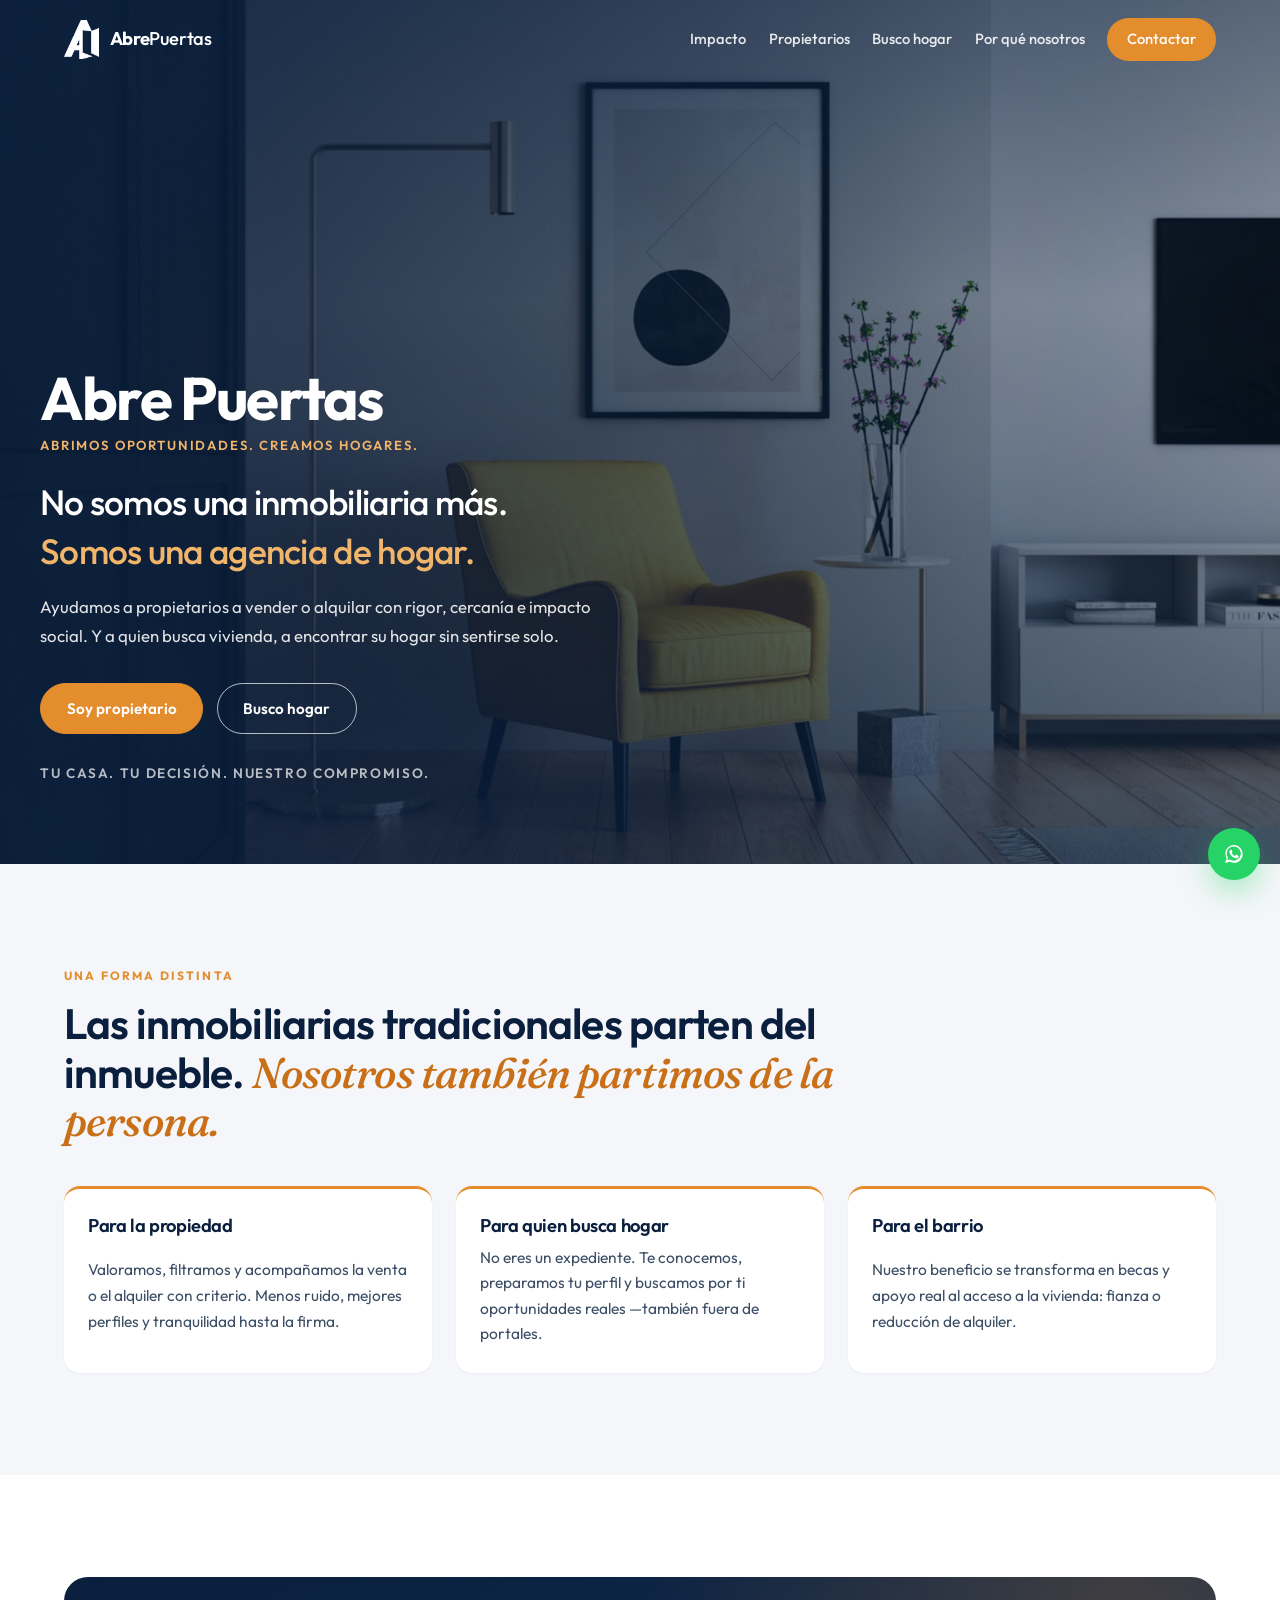
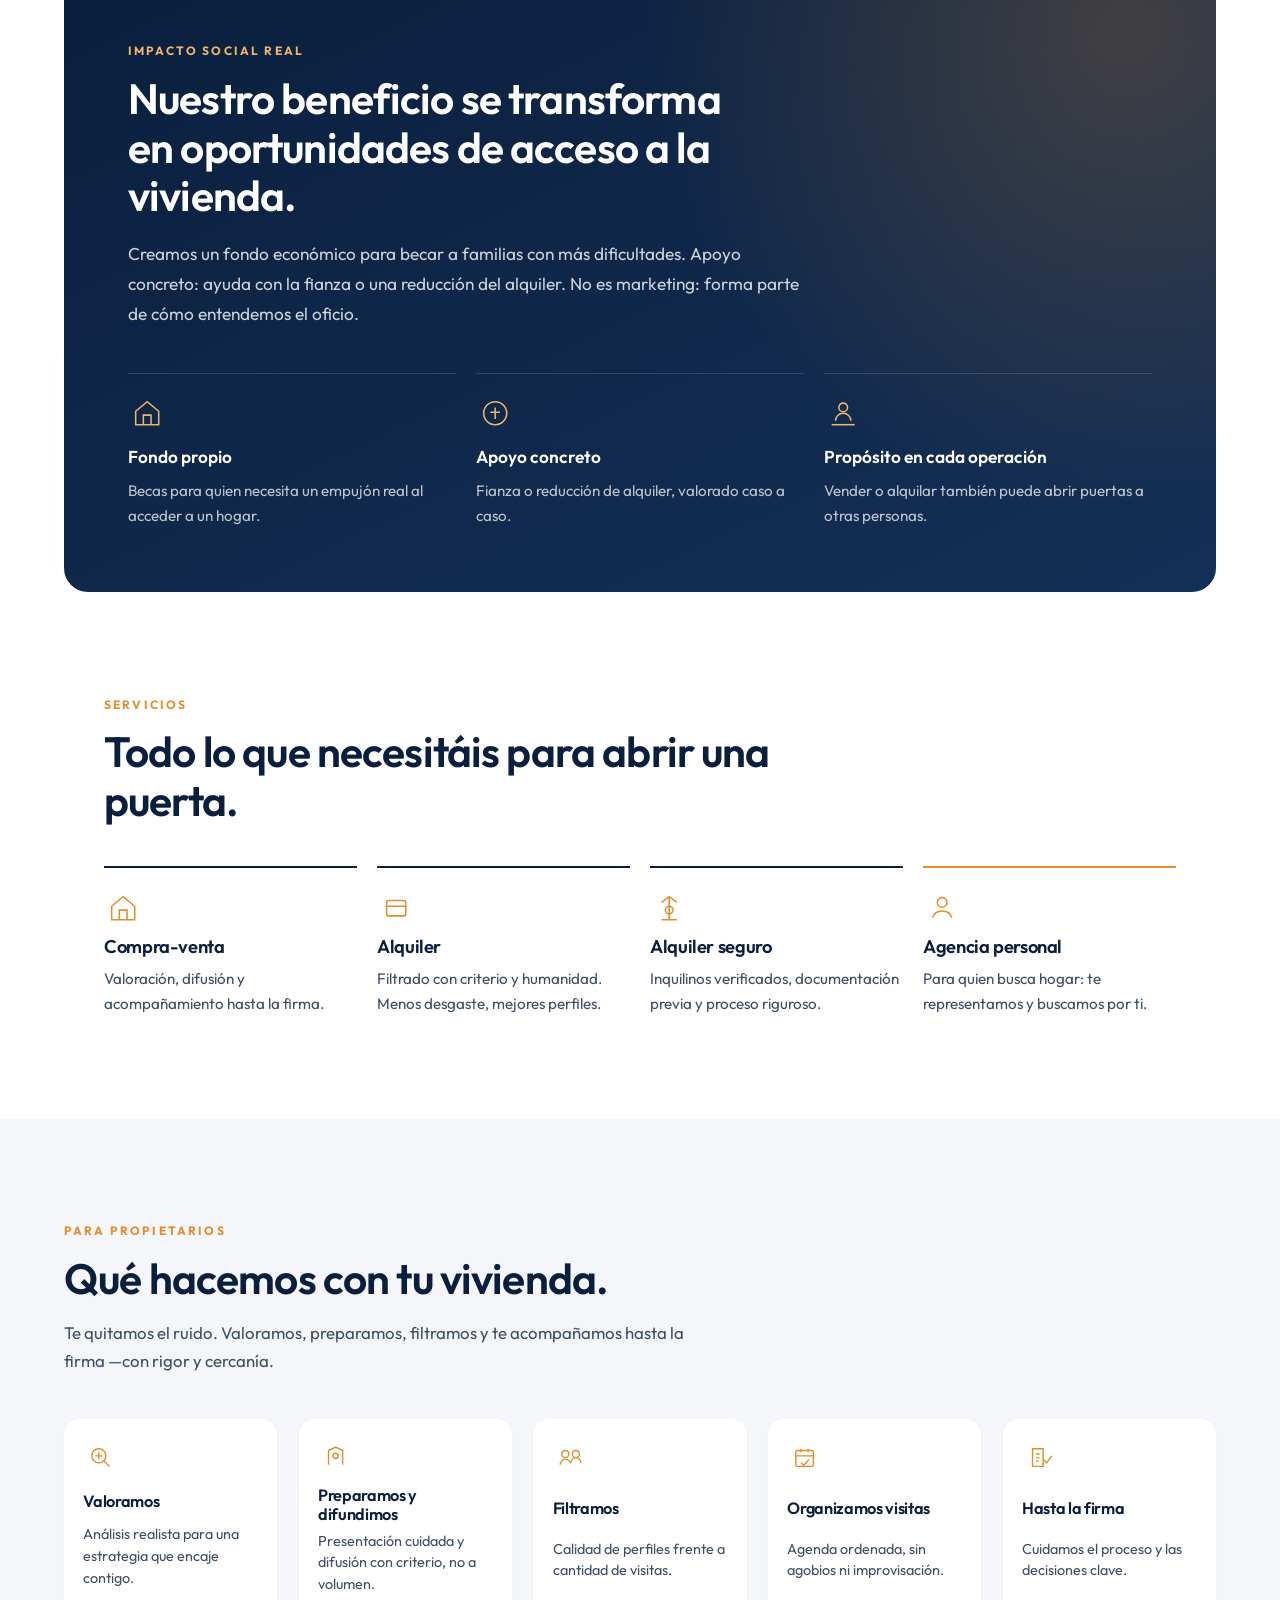
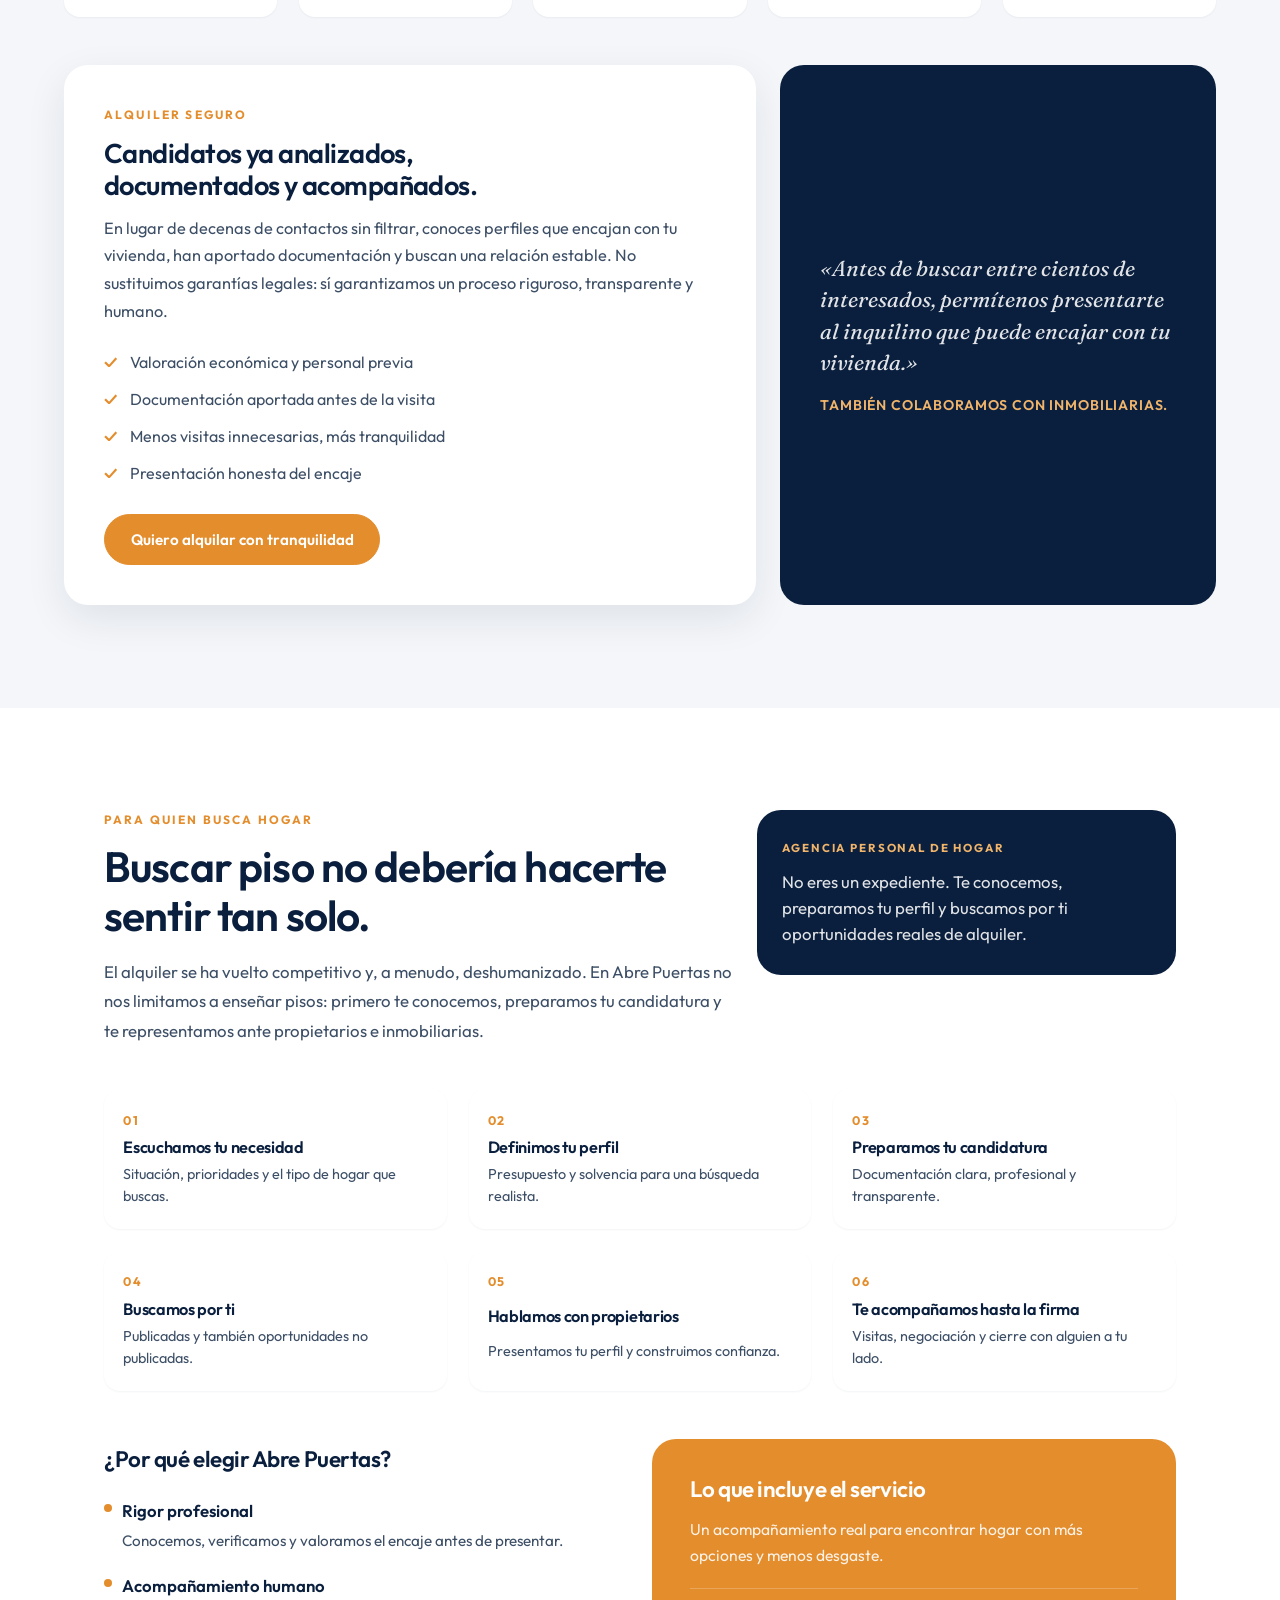
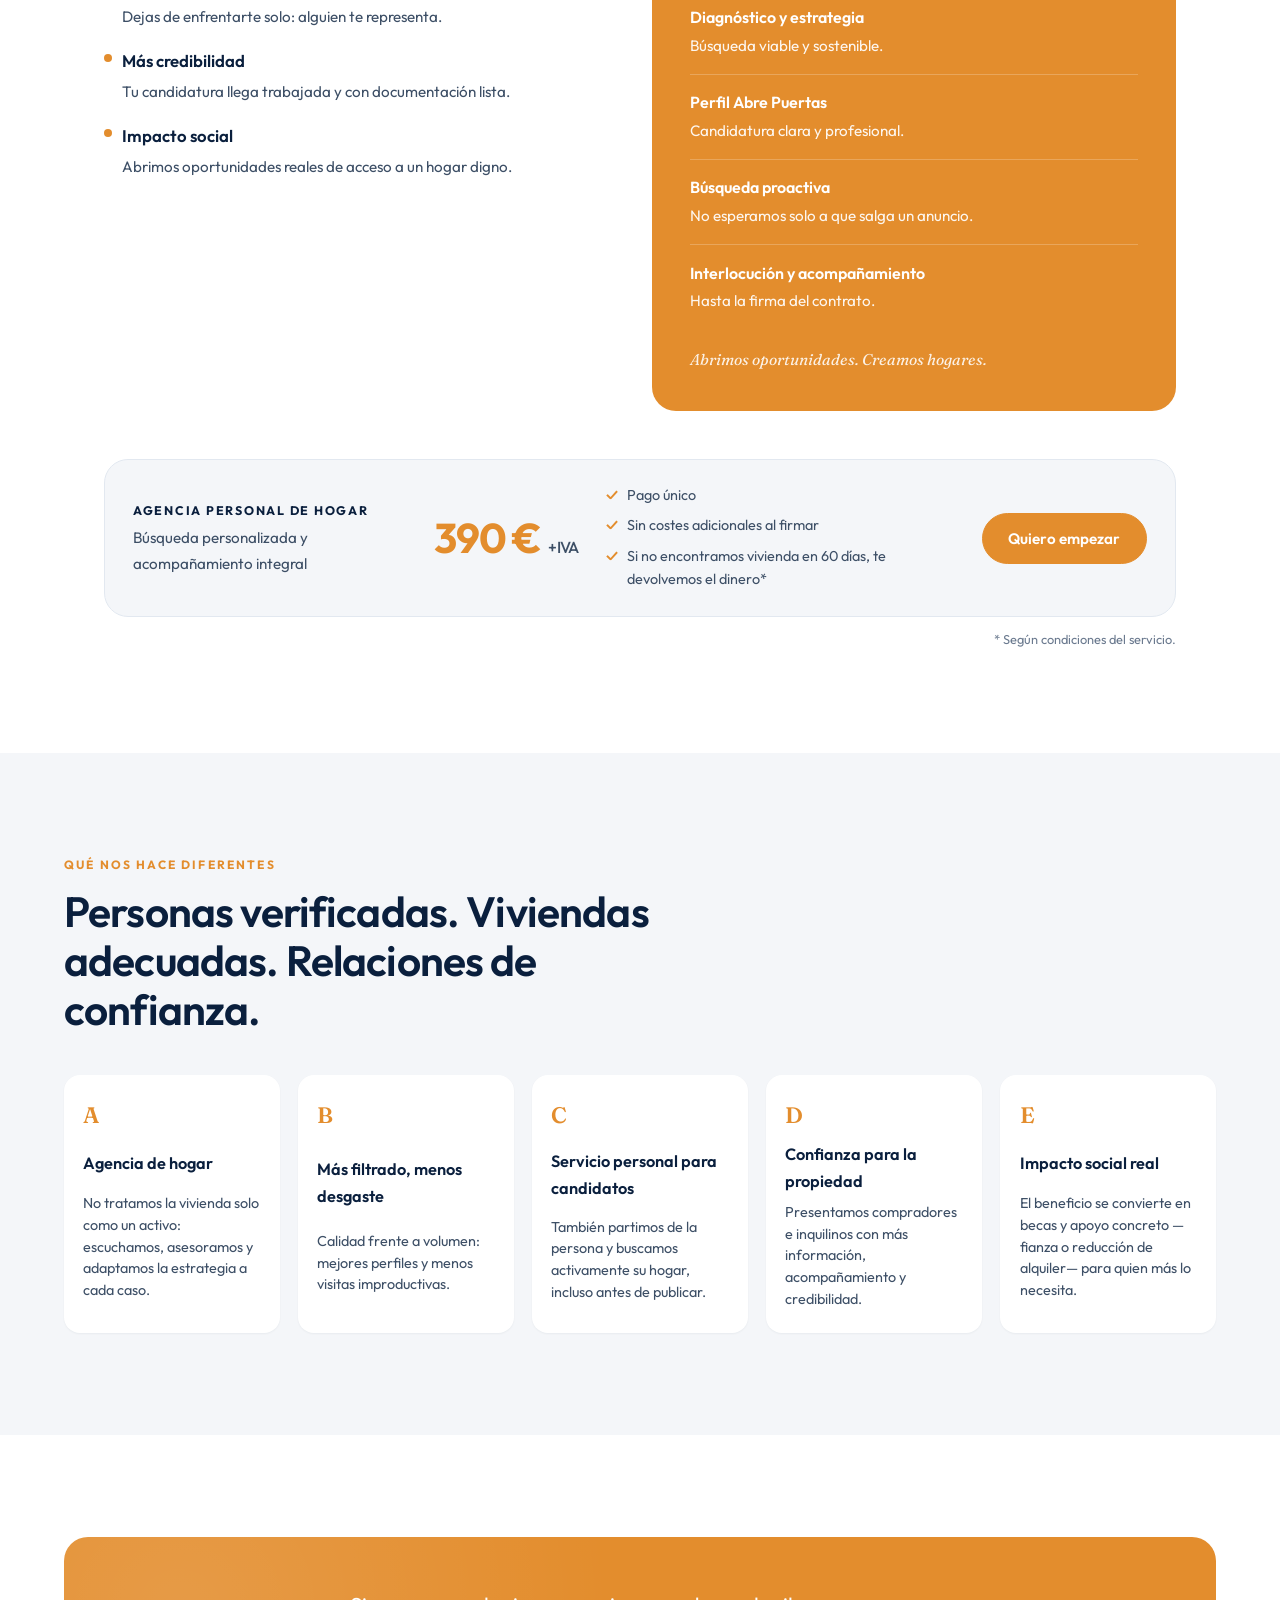
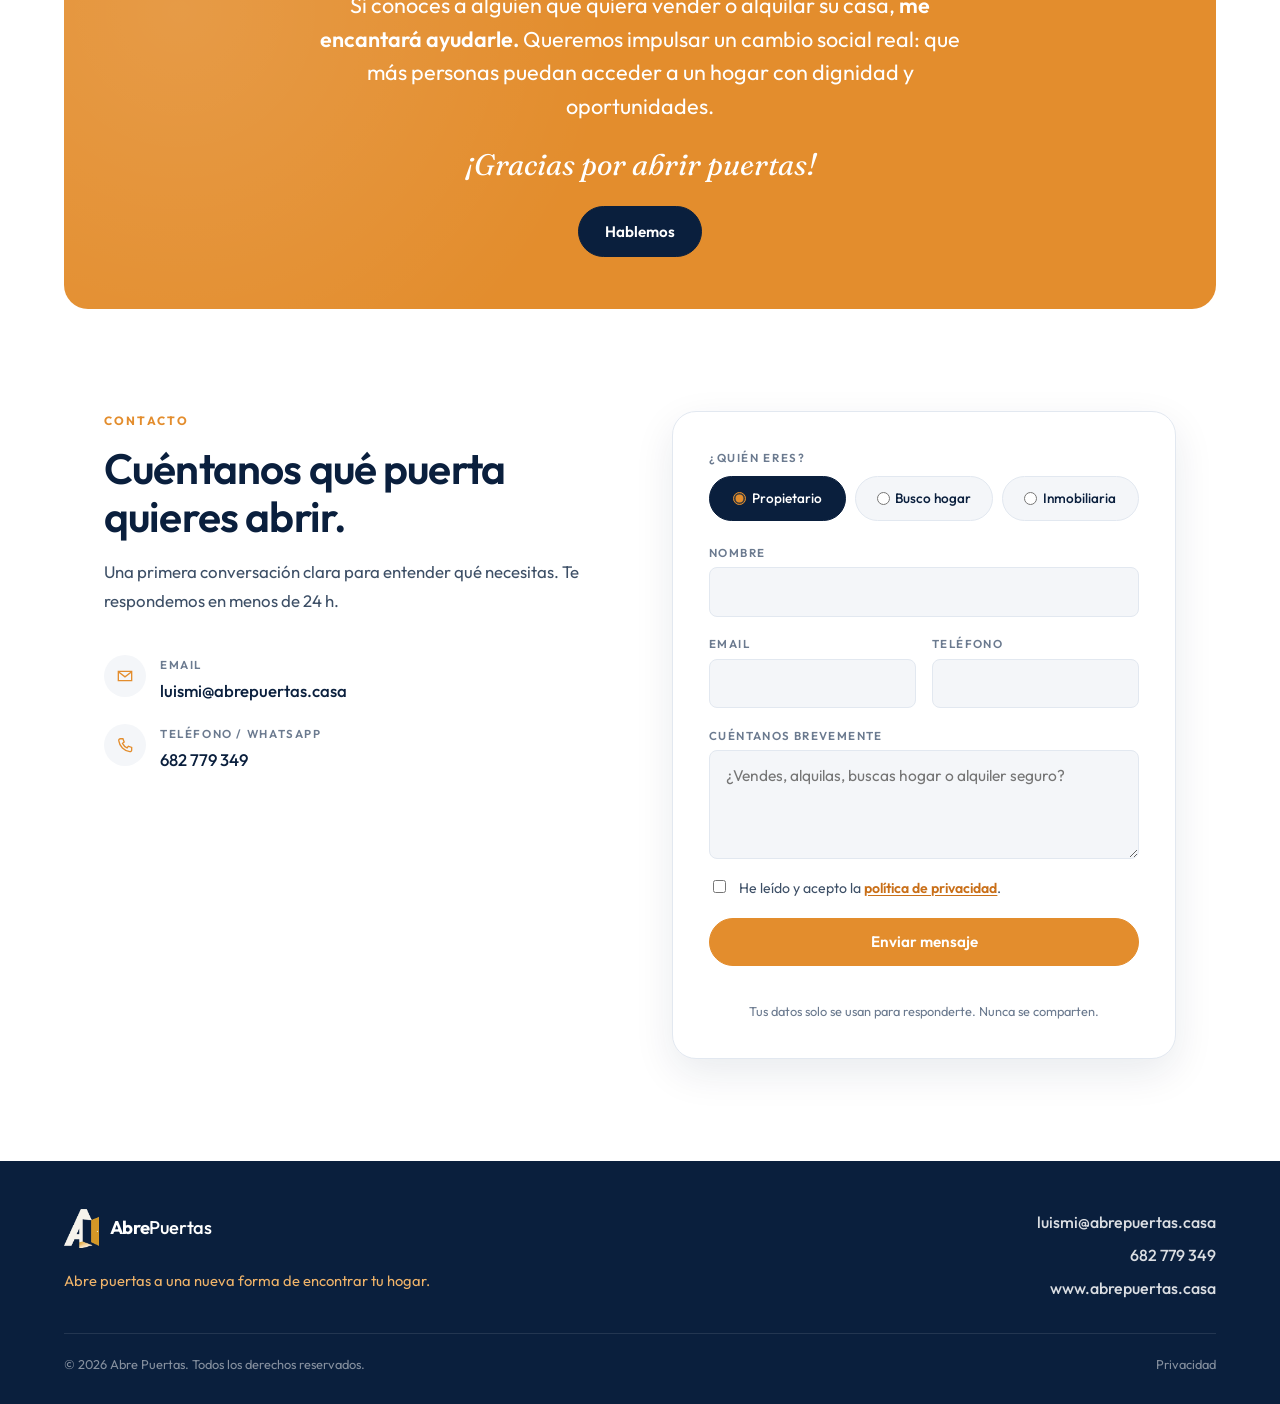
==== index.html @ 26acf408 "privacidad v01" ====
<!doctype html>
<html lang="es">
  <head>
    <meta charset="UTF-8" />
    <meta name="viewport" content="width=device-width, initial-scale=1.0" />
    <meta name="theme-color" content="#0a1f3d" />
    <meta
      name="description"
      content="Abre Puertas, agencia de hogar. Venta, alquiler, alquiler seguro y agencia personal para quien busca vivienda. Con rigor, cercanía e impacto social."
    />
    <title>Abre Puertas | Agencia de hogar</title>
    <link rel="icon" type="image/png" href="assets/abrepuertas-icon.png" />
    <link rel="preconnect" href="https://fonts.googleapis.com" />
    <link rel="preconnect" href="https://fonts.gstatic.com" crossorigin />
    <link
      href="https://fonts.googleapis.com/css2?family=Outfit:wght@400;500;600;700&family=Fraunces:opsz,wght@9..144,500;9..144,600&display=swap"
      rel="stylesheet"
    />
    <link rel="stylesheet" href="styles.css?v=20260803d" />
  </head>
  <body>
    <a class="skip-link" href="#inicio">Saltar al contenido</a>

    <header class="site-header" aria-label="Cabecera principal">
      <div class="site-header__inner">
        <a class="brand" href="#inicio" aria-label="Abre Puertas, ir al inicio">
          <img
            class="brand__mark"
            src="assets/abrepuertas-icon.png"
            alt=""
            width="40"
            height="44"
            decoding="async"
            fetchpriority="high"
          />
          <span class="brand__text">Abre<span>Puertas</span></span>
        </a>

        <button
          class="menu-toggle"
          type="button"
          aria-expanded="false"
          aria-controls="site-nav"
          aria-label="Abrir menú de navegación"
        >
          <span></span>
          <span></span>
          <span></span>
        </button>

        <nav class="site-nav" id="site-nav" aria-label="Navegación principal">
          <a href="#impacto">Impacto</a>
          <a href="#propietarios">Propietarios</a>
          <a href="#inquilinos">Busco hogar</a>
          <a href="#diferencial">Por qué nosotros</a>
          <a href="#contacto" class="site-nav__cta">Contactar</a>
        </nav>
      </div>
    </header>

    <div class="nav-overlay" hidden></div>

    <main>
      <!-- HERO -->
      <section class="hero" id="inicio" aria-labelledby="hero-title">
        <div class="hero__media" aria-hidden="true">
          <img
            src="assets/hero-hogar.jpg"
            alt=""
            width="1600"
            height="1412"
            decoding="async"
            fetchpriority="high"
          />
        </div>
        <div class="hero__veil" aria-hidden="true"></div>

        <div class="hero__content">
          <p class="hero__brand">Abre Puertas</p>
          <p class="hero__tagline">Abrimos oportunidades. Creamos hogares.</p>
          <h1 id="hero-title">
            No somos una inmobiliaria más.
            <span>Somos una agencia de hogar.</span>
          </h1>
          <p class="hero__lead">
            Ayudamos a propietarios a vender o alquilar con rigor, cercanía e
            impacto social. Y a quien busca vivienda, a encontrar su hogar sin
            sentirse solo.
          </p>
          <div class="hero__actions">
            <a class="button button--primary" href="#propietarios">Soy propietario</a>
            <a class="button button--ghost" href="#inquilinos">Busco hogar</a>
          </div>
          <p class="hero__promise">Tu casa. Tu decisión. Nuestro compromiso.</p>
        </div>
      </section>

      <!-- MODELO -->
      <section class="model" aria-labelledby="model-title">
        <div class="model__inner">
          <p class="section-label">Una forma distinta</p>
          <h2 id="model-title">
            Las inmobiliarias tradicionales parten del inmueble.
            <em>Nosotros también partimos de la persona.</em>
          </h2>
          <div class="model__grid">
            <article>
              <h3>Para la propiedad</h3>
              <p>
                Valoramos, filtramos y acompañamos la venta o el alquiler con
                criterio. Menos ruido, mejores perfiles y tranquilidad hasta la firma.
              </p>
            </article>
            <article>
              <h3>Para quien busca hogar</h3>
              <p>
                No eres un expediente. Te conocemos, preparamos tu perfil y
                buscamos por ti oportunidades reales —también fuera de portales.
              </p>
            </article>
            <article>
              <h3>Para el barrio</h3>
              <p>
                Nuestro beneficio se transforma en becas y apoyo real al acceso
                a la vivienda: fianza o reducción de alquiler.
              </p>
            </article>
          </div>
        </div>
      </section>

      <!-- IMPACTO -->
      <section class="impact" id="impacto" aria-labelledby="impact-title">
        <div class="impact__inner">
          <div class="impact__copy">
            <p class="section-label">Impacto social real</p>
            <h2 id="impact-title">
              Nuestro beneficio se transforma en oportunidades de acceso a la vivienda.
            </h2>
            <p>
              Creamos un fondo económico para becar a familias con más
              dificultades. Apoyo concreto: ayuda con la fianza o una reducción
              del alquiler. No es marketing: forma parte de cómo entendemos el oficio.
            </p>
          </div>
          <ul class="impact__points">
            <li>
              <span class="impact__icon" aria-hidden="true">
                <svg viewBox="0 0 40 40" fill="none" stroke="currentColor" stroke-width="1.6">
                  <path d="M8 18 20 8l12 10v14H8V18Z" />
                  <path d="M16 32V22h8v10" />
                </svg>
              </span>
              <strong>Fondo propio</strong>
              <span>Becas para quien necesita un empujón real al acceder a un hogar.</span>
            </li>
            <li>
              <span class="impact__icon" aria-hidden="true">
                <svg viewBox="0 0 40 40" fill="none" stroke="currentColor" stroke-width="1.6">
                  <circle cx="20" cy="20" r="12" />
                  <path d="M20 14v12M15 19h10" />
                </svg>
              </span>
              <strong>Apoyo concreto</strong>
              <span>Fianza o reducción de alquiler, valorado caso a caso.</span>
            </li>
            <li>
              <span class="impact__icon" aria-hidden="true">
                <svg viewBox="0 0 40 40" fill="none" stroke="currentColor" stroke-width="1.6">
                  <path d="M12 28c0-4.4 3.6-8 8-8s8 3.6 8 8" />
                  <circle cx="20" cy="14" r="4.5" />
                  <path d="M8 32h24" />
                </svg>
              </span>
              <strong>Propósito en cada operación</strong>
              <span>Vender o alquilar también puede abrir puertas a otras personas.</span>
            </li>
          </ul>
        </div>
      </section>

      <!-- SERVICIOS -->
      <section class="services" id="servicios" aria-labelledby="services-title">
        <div class="services__intro">
          <p class="section-label">Servicios</p>
          <h2 id="services-title">Todo lo que necesitáis para abrir una puerta.</h2>
        </div>
        <div class="services__grid">
          <article class="service">
            <span class="service__icon" aria-hidden="true">
              <svg viewBox="0 0 40 40" fill="none" stroke="currentColor" stroke-width="1.6">
                <path d="M8 18 20 8l12 10v14H8V18Z" />
                <path d="M16 32V22h8v10" />
              </svg>
            </span>
            <h3>Compra-venta</h3>
            <p>Valoración, difusión y acompañamiento hasta la firma.</p>
          </article>
          <article class="service">
            <span class="service__icon" aria-hidden="true">
              <svg viewBox="0 0 40 40" fill="none" stroke="currentColor" stroke-width="1.6">
                <rect x="10" y="12" width="20" height="16" rx="2" />
                <path d="M10 18h20" />
              </svg>
            </span>
            <h3>Alquiler</h3>
            <p>Filtrado con criterio y humanidad. Menos desgaste, mejores perfiles.</p>
          </article>
          <article class="service">
            <span class="service__icon" aria-hidden="true">
              <svg viewBox="0 0 40 40" fill="none" stroke="currentColor" stroke-width="1.6">
                <path d="M20 8v24M12 14l8-6 8 6" />
                <path d="M12 32h16" />
                <circle cx="20" cy="22" r="4" />
              </svg>
            </span>
            <h3>Alquiler seguro</h3>
            <p>Inquilinos verificados, documentación previa y proceso riguroso.</p>
          </article>
          <article class="service service--accent">
            <span class="service__icon" aria-hidden="true">
              <svg viewBox="0 0 40 40" fill="none" stroke="currentColor" stroke-width="1.6">
                <circle cx="20" cy="14" r="5" />
                <path d="M10 30c1.5-5 4.5-7 10-7s8.5 2 10 7" />
              </svg>
            </span>
            <h3>Agencia personal</h3>
            <p>Para quien busca hogar: te representamos y buscamos por ti.</p>
          </article>
        </div>
      </section>

      <!-- PROPIETARIOS -->
      <section class="audience" id="propietarios" aria-labelledby="owners-title">
        <div class="audience__head">
          <p class="section-label">Para propietarios</p>
          <h2 id="owners-title">Qué hacemos con tu vivienda.</h2>
          <p>
            Te quitamos el ruido. Valoramos, preparamos, filtramos y te
            acompañamos hasta la firma —con rigor y cercanía.
          </p>
        </div>

        <ol class="process">
          <li>
            <span class="process__icon" aria-hidden="true">
              <svg viewBox="0 0 40 40" fill="none" stroke="currentColor" stroke-width="1.6">
                <circle cx="18" cy="18" r="8" />
                <path d="m24 24 6 6" />
                <path d="M14 18h8M18 14v8" />
              </svg>
            </span>
            <h3>Valoramos</h3>
            <p>Análisis realista para una estrategia que encaje contigo.</p>
          </li>
          <li>
            <span class="process__icon" aria-hidden="true">
              <svg viewBox="0 0 40 40" fill="none" stroke="currentColor" stroke-width="1.6">
                <path d="M12 28V12l8-4 8 4v16" />
                <circle cx="20" cy="18" r="3" />
              </svg>
            </span>
            <h3>Preparamos y difundimos</h3>
            <p>Presentación cuidada y difusión con criterio, no a volumen.</p>
          </li>
          <li>
            <span class="process__icon" aria-hidden="true">
              <svg viewBox="0 0 40 40" fill="none" stroke="currentColor" stroke-width="1.6">
                <circle cx="14" cy="16" r="4" />
                <circle cx="26" cy="16" r="4" />
                <path d="M8 28c1-4 3.5-6 6-6s5 2 6 4" />
                <path d="M20 26c1-4 3.5-6 6-6s5 2 6 6" />
              </svg>
            </span>
            <h3>Filtramos</h3>
            <p>Calidad de perfiles frente a cantidad de visitas.</p>
          </li>
          <li>
            <span class="process__icon" aria-hidden="true">
              <svg viewBox="0 0 40 40" fill="none" stroke="currentColor" stroke-width="1.6">
                <rect x="10" y="12" width="20" height="18" rx="2" />
                <path d="M10 18h20M16 10v4M24 10v4" />
                <path d="m16 26 3 3 6-7" />
              </svg>
            </span>
            <h3>Organizamos visitas</h3>
            <p>Agenda ordenada, sin agobios ni improvisación.</p>
          </li>
          <li>
            <span class="process__icon" aria-hidden="true">
              <svg viewBox="0 0 40 40" fill="none" stroke="currentColor" stroke-width="1.6">
                <path d="M12 10h12v20H12z" />
                <path d="M16 16h4M16 20h4M16 24h3" />
                <path d="m24 22 4 4 6-8" />
              </svg>
            </span>
            <h3>Hasta la firma</h3>
            <p>Cuidamos el proceso y las decisiones clave.</p>
          </li>
        </ol>

        <div class="safe" id="alquiler-seguro">
          <div class="safe__main">
            <p class="section-label">Alquiler seguro</p>
            <h3>Candidatos ya analizados, documentados y acompañados.</h3>
            <p>
              En lugar de decenas de contactos sin filtrar, conoces perfiles que
              encajan con tu vivienda, han aportado documentación y buscan una
              relación estable. No sustituimos garantías legales: sí garantizamos
              un proceso riguroso, transparente y humano.
            </p>
            <ul class="check-list">
              <li>Valoración económica y personal previa</li>
              <li>Documentación aportada antes de la visita</li>
              <li>Menos visitas innecesarias, más tranquilidad</li>
              <li>Presentación honesta del encaje</li>
            </ul>
            <a class="button button--primary" href="#contacto">Quiero alquilar con tranquilidad</a>
          </div>
          <aside class="safe__aside">
            <p class="safe__quote">
              «Antes de buscar entre cientos de interesados, permítenos
              presentarte al inquilino que puede encajar con tu vivienda.»
            </p>
            <p class="safe__note">También colaboramos con inmobiliarias.</p>
          </aside>
        </div>
      </section>

      <!-- INQUILINOS -->
      <section class="tenants" id="inquilinos" aria-labelledby="tenants-title">
        <div class="tenants__hero">
          <div class="tenants__copy">
            <p class="section-label">Para quien busca hogar</p>
            <h2 id="tenants-title">
              Buscar piso no debería hacerte sentir tan solo.
            </h2>
            <p>
              El alquiler se ha vuelto competitivo y, a menudo, deshumanizado.
              En Abre Puertas no nos limitamos a enseñar pisos: primero te
              conocemos, preparamos tu candidatura y te representamos ante
              propietarios e inmobiliarias.
            </p>
          </div>
          <aside class="tenants__badge">
            <p class="tenants__badge-kicker">Agencia personal de hogar</p>
            <p>
              No eres un expediente. Te conocemos, preparamos tu perfil y
              buscamos por ti oportunidades reales de alquiler.
            </p>
          </aside>
        </div>

        <ol class="process process--six">
          <li>
            <span class="process__num">01</span>
            <h3>Escuchamos tu necesidad</h3>
            <p>Situación, prioridades y el tipo de hogar que buscas.</p>
          </li>
          <li>
            <span class="process__num">02</span>
            <h3>Definimos tu perfil</h3>
            <p>Presupuesto y solvencia para una búsqueda realista.</p>
          </li>
          <li>
            <span class="process__num">03</span>
            <h3>Preparamos tu candidatura</h3>
            <p>Documentación clara, profesional y transparente.</p>
          </li>
          <li>
            <span class="process__num">04</span>
            <h3>Buscamos por ti</h3>
            <p>Publicadas y también oportunidades no publicadas.</p>
          </li>
          <li>
            <span class="process__num">05</span>
            <h3>Hablamos con propietarios</h3>
            <p>Presentamos tu perfil y construimos confianza.</p>
          </li>
          <li>
            <span class="process__num">06</span>
            <h3>Te acompañamos hasta la firma</h3>
            <p>Visitas, negociación y cierre con alguien a tu lado.</p>
          </li>
        </ol>

        <div class="tenant-value">
          <div class="tenant-value__why">
            <h3>¿Por qué elegir Abre Puertas?</h3>
            <ul>
              <li>
                <strong>Rigor profesional</strong>
                <span>Conocemos, verificamos y valoramos el encaje antes de presentar.</span>
              </li>
              <li>
                <strong>Acompañamiento humano</strong>
                <span>Dejas de enfrentarte solo: alguien te representa.</span>
              </li>
              <li>
                <strong>Más credibilidad</strong>
                <span>Tu candidatura llega trabajada y con documentación lista.</span>
              </li>
              <li>
                <strong>Impacto social</strong>
                <span>Abrimos oportunidades reales de acceso a un hogar digno.</span>
              </li>
            </ul>
          </div>
          <aside class="tenant-value__includes">
            <h3>Lo que incluye el servicio</h3>
            <p>Un acompañamiento real para encontrar hogar con más opciones y menos desgaste.</p>
            <ul>
              <li>
                <strong>Diagnóstico y estrategia</strong>
                Búsqueda viable y sostenible.
              </li>
              <li>
                <strong>Perfil Abre Puertas</strong>
                Candidatura clara y profesional.
              </li>
              <li>
                <strong>Búsqueda proactiva</strong>
                No esperamos solo a que salga un anuncio.
              </li>
              <li>
                <strong>Interlocución y acompañamiento</strong>
                Hasta la firma del contrato.
              </li>
            </ul>
            <p class="tenant-value__motto">Abrimos oportunidades. Creamos hogares.</p>
          </aside>
        </div>

        <div class="pricing" id="precio">
          <div class="pricing__bar">
            <div class="pricing__info">
              <p class="pricing__label">Agencia personal de hogar</p>
              <p class="pricing__desc">Búsqueda personalizada y acompañamiento integral</p>
            </div>
            <p class="pricing__price">390&nbsp;€ <span>+ IVA</span></p>
            <ul class="pricing__perks">
              <li>Pago único</li>
              <li>Sin costes adicionales al firmar</li>
              <li>Si no encontramos vivienda en 60 días, te devolvemos el dinero*</li>
            </ul>
            <a class="button button--primary" href="#contacto">Quiero empezar</a>
          </div>
          <p class="pricing__legal">* Según condiciones del servicio.</p>
        </div>
      </section>

      <!-- DIFERENCIALES -->
      <section class="diff" id="diferencial" aria-labelledby="diff-title">
        <div class="diff__intro">
          <p class="section-label">Qué nos hace diferentes</p>
          <h2 id="diff-title">
            Personas verificadas. Viviendas adecuadas. Relaciones de confianza.
          </h2>
        </div>
        <ul class="diff__list">
          <li>
            <span class="diff__letter" aria-hidden="true">A</span>
            <strong>Agencia de hogar</strong>
            <span>No tratamos la vivienda solo como un activo: escuchamos, asesoramos y adaptamos la estrategia a cada caso.</span>
          </li>
          <li>
            <span class="diff__letter" aria-hidden="true">B</span>
            <strong>Más filtrado, menos desgaste</strong>
            <span>Calidad frente a volumen: mejores perfiles y menos visitas improductivas.</span>
          </li>
          <li>
            <span class="diff__letter" aria-hidden="true">C</span>
            <strong>Servicio personal para candidatos</strong>
            <span>También partimos de la persona y buscamos activamente su hogar, incluso antes de publicar.</span>
          </li>
          <li>
            <span class="diff__letter" aria-hidden="true">D</span>
            <strong>Confianza para la propiedad</strong>
            <span>Presentamos compradores e inquilinos con más información, acompañamiento y credibilidad.</span>
          </li>
          <li>
            <span class="diff__letter" aria-hidden="true">E</span>
            <strong>Impacto social real</strong>
            <span>El beneficio se convierte en becas y apoyo concreto —fianza o reducción de alquiler— para quien más lo necesita.</span>
          </li>
        </ul>
      </section>

      <!-- BANNER -->
      <section class="banner" aria-label="Llamada a la acción">
        <div class="banner__inner">
          <p>
            Si conoces a alguien que quiera vender o alquilar su casa,
            <strong>me encantará ayudarle.</strong>
            Queremos impulsar un cambio social real: que más personas puedan
            acceder a un hogar con dignidad y oportunidades.
          </p>
          <p class="banner__thanks">¡Gracias por abrir puertas!</p>
          <a class="button button--on-orange" href="#contacto">Hablemos</a>
        </div>
      </section>

      <!-- CONTACTO -->
      <section class="contact" id="contacto" aria-labelledby="contact-title">
        <div class="contact__intro">
          <p class="section-label">Contacto</p>
          <h2 id="contact-title">Cuéntanos qué puerta quieres abrir.</h2>
          <p>
            Una primera conversación clara para entender qué necesitas.
            Te respondemos en menos de 24&nbsp;h.
          </p>
          <ul class="contact__channels">
            <li>
              <span class="contact__icon" aria-hidden="true">
                <svg viewBox="0 0 24 24" width="20" height="20" fill="none" stroke="currentColor" stroke-width="1.6">
                  <path d="M4 6.5h16v11H4z" />
                  <path d="m4 7 8 6 8-6" />
                </svg>
              </span>
              <div>
                <strong>Email</strong>
                <a href="mailto:luismi@abrepuertas.casa">luismi@abrepuertas.casa</a>
              </div>
            </li>
            <li>
              <span class="contact__icon" aria-hidden="true">
                <svg viewBox="0 0 24 24" width="20" height="20" fill="none" stroke="currentColor" stroke-width="1.6">
                  <path d="M6.5 4.5h3l1.5 4-2 1.5a12 12 0 0 0 5.5 5.5l1.5-2 4 1.5v3a2 2 0 0 1-2.2 2A15.5 15.5 0 0 1 4.5 6.7 2 2 0 0 1 6.5 4.5Z" />
                </svg>
              </span>
              <div>
                <strong>Teléfono / WhatsApp</strong>
                <a href="tel:+34682779349">682 779 349</a>
              </div>
            </li>
          </ul>
        </div>

        <form
          class="contact__form"
          action="https://formspree.io/f/xykrrrzw"
          method="POST"
          novalidate
          aria-label="Formulario de contacto"
        >
          <input
            type="hidden"
            name="_subject"
            value="Nuevo mensaje desde abrepuertas.casa"
          />
          <input type="text" name="_gotcha" tabindex="-1" autocomplete="off" class="hp-field" aria-hidden="true" />

          <fieldset class="contact__role" aria-label="¿Quién eres?">
            <legend>¿Quién eres?</legend>
            <label>
              <input type="radio" name="rol" value="propietario" checked />
              <span>Propietario</span>
            </label>
            <label>
              <input type="radio" name="rol" value="inquilino" />
              <span>Busco hogar</span>
            </label>
            <label>
              <input type="radio" name="rol" value="inmobiliaria" />
              <span>Inmobiliaria</span>
            </label>
          </fieldset>

          <label class="field">
            <span>Nombre</span>
            <input type="text" id="nombre" name="nombre" autocomplete="name" required />
          </label>

          <div class="field-row">
            <label class="field">
              <span>Email</span>
              <input type="email" id="email" name="email" autocomplete="email" required />
            </label>
            <label class="field">
              <span>Teléfono</span>
              <input type="tel" id="telefono" name="telefono" autocomplete="tel" required />
            </label>
          </div>

          <label class="field">
            <span>Cuéntanos brevemente</span>
            <textarea
              id="mensaje"
              name="mensaje"
              rows="4"
              placeholder="¿Vendes, alquilas, buscas hogar o alquiler seguro?"
              required
            ></textarea>
          </label>

          <div class="field field--check">
            <input
              type="checkbox"
              id="privacidad-check"
              name="privacidad"
              value="aceptada"
              required
            />
            <label for="privacidad-check">
              He leído y acepto la
              <a href="/privacidad.html">política de privacidad</a>.
            </label>
          </div>

          <button type="submit" class="button button--primary button--full">
            Enviar mensaje
          </button>
          <p class="contact__feedback" role="status" aria-live="polite"></p>
          <p class="contact__legal">
            Tus datos solo se usan para responderte. Nunca se comparten.
          </p>
        </form>
      </section>
    </main>

    <footer class="site-footer" aria-label="Pie de página">
      <div class="site-footer__inner">
        <div class="site-footer__brand">
          <a class="brand brand--footer" href="#inicio" aria-label="Abre Puertas, ir al inicio">
            <img
              class="brand__mark"
              src="assets/abrepuertas-icon-light.png"
              alt=""
              width="36"
              height="39"
              decoding="async"
              loading="lazy"
            />
            <span class="brand__text">Abre<span>Puertas</span></span>
          </a>
          <p>Abre puertas a una nueva forma de encontrar tu hogar.</p>
        </div>
        <div class="site-footer__contact">
          <a href="mailto:luismi@abrepuertas.casa">luismi@abrepuertas.casa</a>
          <a href="tel:+34682779349">682 779 349</a>
          <a href="https://www.abrepuertas.casa">www.abrepuertas.casa</a>
        </div>
      </div>
      <div class="site-footer__bottom">
        <small>&copy; <span id="year"></span> Abre Puertas. Todos los derechos reservados.</small>
        <nav aria-label="Enlaces legales">
          <a href="/privacidad.html">Privacidad</a>
        </nav>
      </div>
    </footer>

    <a
      class="whatsapp-fab"
      href="https://wa.me/34682779349?text=Hola%20Abre%20Puertas%2C%20me%20gustar%C3%ADa%20m%C3%A1s%20informaci%C3%B3n"
      target="_blank"
      rel="noopener noreferrer"
      aria-label="Escríbenos por WhatsApp"
    >
      <svg viewBox="0 0 32 32" width="22" height="22" aria-hidden="true">
        <path
          fill="currentColor"
          d="M16 3C9 3 3.5 8.5 3.5 15.5c0 2.4.6 4.7 1.8 6.7L3 29l7-1.8c1.9 1 4 1.6 6.1 1.6 7 0 12.5-5.5 12.5-12.5S23 3 16 3zm0 22.7c-1.9 0-3.7-.5-5.3-1.4l-.4-.2-4.1 1.1 1.1-4-.3-.4c-1-1.6-1.5-3.5-1.5-5.4 0-5.6 4.6-10.2 10.2-10.2 2.7 0 5.3 1.1 7.2 3 1.9 1.9 3 4.5 3 7.2 0 5.7-4.7 10.3-10.2 10.3zm5.6-7.7c-.3-.2-1.8-.9-2.1-1-.3-.1-.5-.2-.7.2s-.8 1-1 1.2c-.2.2-.4.3-.7.1-.3-.2-1.3-.5-2.5-1.5-.9-.8-1.5-1.8-1.7-2.1-.2-.3 0-.5.1-.7.1-.1.3-.4.4-.6.1-.2.2-.3.3-.5.1-.2 0-.4 0-.6 0-.2-.7-1.7-1-2.3-.3-.6-.5-.5-.7-.5h-.6c-.2 0-.6.1-.9.4-.3.3-1.2 1.2-1.2 2.9 0 1.7 1.2 3.4 1.4 3.6.2.3 2.4 3.6 5.7 4.9.8.3 1.4.5 1.9.7.8.3 1.5.2 2.1.1.6-.1 1.8-.7 2.1-1.5.3-.7.3-1.4.2-1.5-.1-.1-.3-.2-.6-.4z"
        />
      </svg>
    </a>

    <script src="script.js?v=20260803d"></script>
  </body>
</html>
---- styles.css ----
:root {
  --navy: #0a1f3d;
  --navy-mid: #143056;
  --orange: #e38d2d;
  --orange-deep: #c96f18;
  --orange-soft: #f0b46a;
  --paper: #ffffff;
  --fog: #f4f6f9;
  --line: #e2e8f0;
  --ink: #0a1f3d;
  --ink-soft: #3d4f66;
  --muted: #6b7a8f;
  --whatsapp: #25d366;
  --shadow-sm: 0 1px 2px rgba(10, 31, 61, 0.05);
  --shadow-md: 0 14px 40px rgba(10, 31, 61, 0.09);
  --shadow-lg: 0 28px 70px rgba(10, 31, 61, 0.14);
  --radius-sm: 8px;
  --radius-md: 16px;
  --radius-lg: 24px;
  --container: 72rem;
  --section-pad: clamp(4rem, 8vw, 6.5rem);
  --gutter: clamp(1.25rem, 4vw, 2.5rem);
  --font: "Outfit", "Avenir Next", system-ui, sans-serif;
  --font-display: "Fraunces", Georgia, serif;
}

*,
*::before,
*::after {
  box-sizing: border-box;
}

*:focus-visible {
  outline: 2px solid var(--orange);
  outline-offset: 3px;
}

html {
  scroll-behavior: smooth;
  scroll-padding-top: 5rem;
  -webkit-text-size-adjust: 100%;
}

body {
  margin: 0;
  background: var(--paper);
  color: var(--ink);
  font-family: var(--font);
  font-size: 16px;
  line-height: 1.65;
  -webkit-font-smoothing: antialiased;
  min-height: 100vh;
  overflow-x: hidden;
}

a {
  color: inherit;
  text-decoration: none;
}

img {
  display: block;
  max-width: 100%;
}

h1,
h2,
h3 {
  color: var(--navy);
  font-family: var(--font);
  font-weight: 600;
  letter-spacing: -0.02em;
  line-height: 1.15;
  margin: 0;
}

p {
  margin: 0;
}

em {
  color: var(--orange-deep);
  font-family: var(--font-display);
  font-style: italic;
  font-weight: 500;
}

strong {
  font-weight: 600;
}

.skip-link {
  background: var(--navy);
  border-radius: 999px;
  color: var(--paper);
  font-size: 0.85rem;
  font-weight: 600;
  left: 1rem;
  padding: 0.6rem 1.1rem;
  position: absolute;
  top: -3rem;
  transition: top 200ms ease;
  z-index: 100;
}

.skip-link:focus {
  top: 1rem;
}

.hp-field {
  height: 1px;
  left: -10000px;
  opacity: 0;
  overflow: hidden;
  pointer-events: none;
  position: absolute;
  top: auto;
  width: 1px;
}

/* Header */
.site-header {
  background: transparent;
  left: 0;
  padding: 1.1rem var(--gutter);
  position: fixed;
  right: 0;
  top: 0;
  transition: background 220ms ease, padding 220ms ease, box-shadow 220ms ease;
  z-index: 40;
}

.site-header.is-scrolled {
  background: rgba(255, 255, 255, 0.94);
  box-shadow: var(--shadow-sm);
  padding-block: 0.75rem;
  backdrop-filter: blur(12px);
}

.site-header__inner {
  align-items: center;
  display: flex;
  justify-content: space-between;
  margin: 0 auto;
  max-width: var(--container);
}

.brand {
  align-items: center;
  display: inline-flex;
  gap: 0.65rem;
}

.brand__mark {
  flex-shrink: 0;
  height: 2.4rem;
  object-fit: contain;
  width: auto;
}

.brand__text {
  color: var(--navy);
  font-size: 1.15rem;
  font-weight: 700;
  letter-spacing: -0.02em;
  line-height: 1;
}

.brand__text span {
  font-weight: 500;
}

.site-header:not(.is-scrolled) .brand__text {
  color: var(--paper);
}

.site-header:not(.is-scrolled) .brand__mark {
  filter: brightness(0) invert(1);
}

.site-nav {
  align-items: center;
  display: flex;
  font-size: 0.92rem;
  font-weight: 500;
  gap: 1.4rem;
}

.site-nav a {
  color: var(--ink-soft);
  transition: color 180ms ease;
}

.site-header:not(.is-scrolled) .site-nav a:not(.site-nav__cta) {
  color: rgba(255, 255, 255, 0.88);
}

.site-nav a:hover,
.site-nav a.is-active {
  color: var(--orange);
}

.site-header:not(.is-scrolled) .site-nav a:hover,
.site-header:not(.is-scrolled) .site-nav a.is-active {
  color: var(--orange-soft);
}

.site-nav__cta {
  background: var(--orange);
  border-radius: 999px;
  color: var(--paper) !important;
  padding: 0.6rem 1.25rem;
  transition: background 180ms ease, transform 180ms ease;
}

.site-nav__cta:hover {
  background: var(--orange-deep);
  transform: translateY(-1px);
}

.menu-toggle {
  background: rgba(255, 255, 255, 0.15);
  border: 1px solid rgba(255, 255, 255, 0.25);
  border-radius: 999px;
  cursor: pointer;
  display: none;
  height: 2.7rem;
  position: relative;
  width: 2.7rem;
  z-index: 45;
}

.site-header.is-scrolled .menu-toggle {
  background: var(--fog);
  border-color: var(--line);
}

.menu-toggle span {
  background: var(--paper);
  display: block;
  height: 1.8px;
  left: 50%;
  position: absolute;
  top: 50%;
  transition: transform 220ms ease, opacity 220ms ease;
  width: 1.1rem;
}

.site-header.is-scrolled .menu-toggle span {
  background: var(--navy);
}

.menu-toggle span:nth-child(1) {
  transform: translate(-50%, calc(-50% - 0.3rem));
}

.menu-toggle span:nth-child(2) {
  transform: translate(-50%, -50%);
}

.menu-toggle span:nth-child(3) {
  transform: translate(-50%, calc(-50% + 0.3rem));
}

.menu-toggle[aria-expanded="true"] span:nth-child(1) {
  transform: translate(-50%, -50%) rotate(45deg);
}

.menu-toggle[aria-expanded="true"] span:nth-child(2) {
  opacity: 0;
}

.menu-toggle[aria-expanded="true"] span:nth-child(3) {
  transform: translate(-50%, -50%) rotate(-45deg);
}

.nav-overlay {
  background: rgba(10, 31, 61, 0.45);
  display: none;
  inset: 0;
  opacity: 0;
  pointer-events: none;
  position: fixed;
  transition: opacity 220ms ease;
  z-index: 35;
}

.nav-overlay.is-visible {
  opacity: 1;
  pointer-events: auto;
}

/* Buttons */
.button {
  align-items: center;
  border-radius: 999px;
  cursor: pointer;
  display: inline-flex;
  font-family: var(--font);
  font-size: 0.95rem;
  font-weight: 600;
  justify-content: center;
  min-height: 3rem;
  padding: 0.75rem 1.6rem;
  transition: background 200ms ease, color 200ms ease, border-color 200ms ease,
    transform 200ms ease, box-shadow 200ms ease;
}

.button--primary {
  background: var(--orange);
  border: 1px solid var(--orange);
  color: var(--paper);
}

.button--primary:hover {
  background: var(--orange-deep);
  border-color: var(--orange-deep);
  box-shadow: 0 10px 24px rgba(227, 141, 45, 0.35);
  transform: translateY(-2px);
}

.button--ghost {
  background: transparent;
  border: 1.5px solid rgba(255, 255, 255, 0.7);
  color: var(--paper);
}

.button--ghost:hover {
  background: rgba(255, 255, 255, 0.12);
  border-color: var(--paper);
  transform: translateY(-2px);
}

.button--on-orange {
  background: var(--navy);
  border: 1px solid var(--navy);
  color: var(--paper);
  margin-top: 0.5rem;
}

.button--on-orange:hover {
  background: var(--paper);
  border-color: var(--paper);
  color: var(--navy);
  transform: translateY(-2px);
}

.button--full {
  width: 100%;
}

.button[aria-disabled="true"] {
  cursor: progress;
  opacity: 0.85;
  pointer-events: none;
}

/* Common */
.section-label {
  color: var(--orange);
  font-size: 0.75rem;
  font-weight: 700;
  letter-spacing: 0.18em;
  margin: 0 0 0.85rem;
  text-transform: uppercase;
}

section h2 {
  font-size: clamp(1.85rem, 3.8vw, 2.65rem);
  margin: 0 0 1rem;
  max-width: 24ch;
}

.check-list {
  display: grid;
  gap: 0.65rem;
  list-style: none;
  margin: 1.5rem 0 1.75rem;
  padding: 0;
}

.check-list li {
  color: var(--ink-soft);
  padding-left: 1.6rem;
  position: relative;
}

.check-list li::before {
  color: var(--orange);
  content: "✓";
  font-weight: 700;
  left: 0;
  position: absolute;
}

/* Hero */
.hero {
  align-items: flex-end;
  display: flex;
  isolation: isolate;
  min-height: min(100svh, 54rem);
  padding: clamp(7rem, 14vw, 10rem) var(--gutter) clamp(3.5rem, 7vw, 5rem);
  position: relative;
}

.hero__media {
  inset: 0;
  overflow: hidden;
  position: absolute;
  z-index: -2;
}

.hero__media img {
  animation: hero-ken 18s ease-out forwards;
  height: 100%;
  object-fit: cover;
  object-position: center 40%;
  transform: scale(1.04);
  width: 100%;
}

@keyframes hero-ken {
  from {
    transform: scale(1.08);
  }
  to {
    transform: scale(1.02);
  }
}

.hero__veil {
  background:
    linear-gradient(105deg, rgba(10, 31, 61, 0.92) 0%, rgba(10, 31, 61, 0.68) 48%, rgba(10, 31, 61, 0.32) 100%),
    linear-gradient(180deg, rgba(10, 31, 61, 0.35) 0%, transparent 35%, rgba(10, 31, 61, 0.55) 100%);
  inset: 0;
  position: absolute;
  z-index: -1;
}

.hero__content {
  max-width: 40rem;
  position: relative;
}

.hero__brand {
  animation: fade-up 700ms ease both;
  color: var(--paper);
  font-size: clamp(2.5rem, 6vw, 3.75rem);
  font-weight: 700;
  letter-spacing: -0.03em;
  line-height: 1;
  margin: 0 0 0.4rem;
}

.hero__tagline {
  animation: fade-up 700ms ease 80ms both;
  color: var(--orange-soft);
  font-size: 0.82rem;
  font-weight: 600;
  letter-spacing: 0.14em;
  margin: 0 0 1.5rem;
  text-transform: uppercase;
}

.hero h1 {
  animation: fade-up 700ms ease 140ms both;
  color: var(--paper);
  font-size: clamp(1.55rem, 3.2vw, 2.2rem);
  font-weight: 500;
  line-height: 1.3;
  margin: 0 0 1.15rem;
  max-width: 22ch;
}

.hero h1 span {
  color: var(--orange-soft);
  display: block;
  margin-top: 0.2rem;
}

.hero__lead {
  animation: fade-up 700ms ease 200ms both;
  color: rgba(255, 255, 255, 0.88);
  font-size: 1.05rem;
  line-height: 1.7;
  margin: 0 0 2rem;
  max-width: 36rem;
}

.hero__actions {
  animation: fade-up 700ms ease 260ms both;
  display: flex;
  flex-wrap: wrap;
  gap: 0.85rem;
}

.hero__promise {
  animation: fade-up 700ms ease 320ms both;
  color: rgba(255, 255, 255, 0.7);
  font-size: 0.85rem;
  font-weight: 600;
  letter-spacing: 0.12em;
  margin-top: 1.75rem;
  text-transform: uppercase;
}

@keyframes fade-up {
  from {
    opacity: 0;
    transform: translateY(18px);
  }
  to {
    opacity: 1;
    transform: translateY(0);
  }
}

/* Model */
.model {
  background: var(--fog);
  padding: var(--section-pad) var(--gutter);
}

.model__inner {
  margin: 0 auto;
  max-width: var(--container);
}

.model h2 {
  max-width: 28ch;
}

.model__grid {
  display: grid;
  gap: 1.5rem;
  grid-template-columns: repeat(3, minmax(0, 1fr));
  margin-top: 2.5rem;
}

.model__grid article {
  background: var(--paper);
  border-radius: var(--radius-md);
  border-top: 3px solid var(--orange);
  box-shadow: var(--shadow-sm);
  display: grid;
  gap: 0.55rem;
  padding: 1.6rem 1.5rem;
}

.model__grid h3 {
  font-size: 1.15rem;
}

.model__grid p {
  color: var(--ink-soft);
  font-size: 0.97rem;
}

/* Impact */
.impact {
  padding: var(--section-pad) var(--gutter) 0;
}

.impact__inner {
  background:
    radial-gradient(circle at 92% 8%, rgba(227, 141, 45, 0.24), transparent 40%),
    linear-gradient(155deg, var(--navy) 0%, var(--navy-mid) 100%);
  border-radius: var(--radius-lg);
  color: rgba(255, 255, 255, 0.88);
  margin: 0 auto;
  max-width: var(--container);
  padding: clamp(2.5rem, 6vw, 4rem);
}

.impact .section-label {
  color: var(--orange-soft);
}

.impact h2 {
  color: var(--paper);
  max-width: 22ch;
}

.impact__copy > p:not(.section-label) {
  color: rgba(255, 255, 255, 0.8);
  font-size: 1.08rem;
  line-height: 1.75;
  margin-top: 1.1rem;
  max-width: 42rem;
}

.impact__points {
  display: grid;
  gap: 1.25rem;
  grid-template-columns: repeat(3, minmax(0, 1fr));
  list-style: none;
  margin: 2.75rem 0 0;
  padding: 0;
}

.impact__points li {
  border-top: 1px solid rgba(255, 255, 255, 0.14);
  display: grid;
  gap: 0.4rem;
  padding-top: 1.25rem;
}

.impact__icon {
  color: var(--orange-soft);
  display: inline-flex;
  height: 2.4rem;
  margin-bottom: 0.25rem;
  width: 2.4rem;
}

.impact__icon svg {
  height: 100%;
  width: 100%;
}

.impact__points strong {
  color: var(--paper);
  font-size: 1.08rem;
}

.impact__points span:last-child {
  color: rgba(255, 255, 255, 0.72);
  font-size: 0.95rem;
}

/* Services */
.services {
  margin: 0 auto;
  max-width: var(--container);
  padding: var(--section-pad) var(--gutter);
}

.services__intro {
  margin-bottom: 2.5rem;
}

.services__grid {
  display: grid;
  gap: 1.25rem;
  grid-template-columns: repeat(4, minmax(0, 1fr));
}

.service {
  border-top: 2px solid var(--navy);
  display: grid;
  gap: 0.55rem;
  padding-top: 1.35rem;
  transition: transform 240ms ease;
}

.service:hover {
  transform: translateY(-3px);
}

.service--accent {
  border-top-color: var(--orange);
}

.service__icon {
  color: var(--orange);
  display: inline-flex;
  height: 2.4rem;
  width: 2.4rem;
}

.service__icon svg {
  height: 100%;
  width: 100%;
}

.service h3 {
  font-size: 1.15rem;
}

.service p {
  color: var(--ink-soft);
  font-size: 0.95rem;
}

/* Audience / owners */
.audience {
  background: var(--fog);
  padding: var(--section-pad) var(--gutter);
}

.audience__head {
  margin: 0 auto 2.75rem;
  max-width: var(--container);
}

.audience__head > p:not(.section-label) {
  color: var(--ink-soft);
  font-size: 1.05rem;
  max-width: 40rem;
}

.process {
  display: grid;
  gap: 1.35rem;
  grid-template-columns: repeat(5, minmax(0, 1fr));
  list-style: none;
  margin: 0 auto;
  max-width: var(--container);
  padding: 0;
}

.process--six {
  grid-template-columns: repeat(3, minmax(0, 1fr));
  margin-top: 0;
}

.process li {
  background: var(--paper);
  border-radius: var(--radius-md);
  box-shadow: var(--shadow-sm);
  display: grid;
  gap: 0.45rem;
  padding: 1.35rem 1.2rem;
}

.process__icon {
  color: var(--orange);
  display: inline-flex;
  height: 2.2rem;
  margin-bottom: 0.2rem;
  width: 2.2rem;
}

.process__icon svg {
  height: 100%;
  width: 100%;
}

.process__num {
  color: var(--orange);
  font-size: 0.78rem;
  font-weight: 700;
  letter-spacing: 0.12em;
}

.process h3 {
  font-size: 1.02rem;
}

.process p {
  color: var(--ink-soft);
  font-size: 0.9rem;
  line-height: 1.5;
}

.safe {
  display: grid;
  gap: 1.5rem;
  grid-template-columns: minmax(0, 1.35fr) minmax(0, 0.85fr);
  margin: 3rem auto 0;
  max-width: var(--container);
}

.safe__main {
  background: var(--paper);
  border-radius: var(--radius-lg);
  box-shadow: var(--shadow-md);
  padding: clamp(1.75rem, 4vw, 2.5rem);
}

.safe__main h3 {
  font-size: clamp(1.35rem, 2.4vw, 1.7rem);
  margin-bottom: 0.85rem;
  max-width: 22ch;
}

.safe__main > p:not(.section-label) {
  color: var(--ink-soft);
  font-size: 1.02rem;
  line-height: 1.7;
}

.safe__aside {
  align-content: center;
  background: var(--navy);
  border-radius: var(--radius-lg);
  color: rgba(255, 255, 255, 0.88);
  display: grid;
  gap: 1rem;
  padding: clamp(1.75rem, 4vw, 2.5rem);
}

.safe__quote {
  font-family: var(--font-display);
  font-size: clamp(1.15rem, 2vw, 1.35rem);
  font-style: italic;
  line-height: 1.45;
}

.safe__note {
  color: var(--orange-soft);
  font-size: 0.88rem;
  font-weight: 600;
  letter-spacing: 0.06em;
  text-transform: uppercase;
}

/* Tenants */
.tenants {
  margin: 0 auto;
  max-width: var(--container);
  padding: var(--section-pad) var(--gutter);
}

.tenants__hero {
  display: grid;
  gap: 1.5rem;
  grid-template-columns: minmax(0, 1.2fr) minmax(0, 0.8fr);
  margin-bottom: 2.75rem;
}

.tenants__copy > p:not(.section-label) {
  color: var(--ink-soft);
  font-size: 1.05rem;
  line-height: 1.75;
  max-width: 40rem;
}

.tenants__badge {
  align-self: start;
  background: var(--navy);
  border-radius: var(--radius-lg);
  color: rgba(255, 255, 255, 0.88);
  padding: 1.75rem 1.6rem;
}

.tenants__badge-kicker {
  color: var(--orange-soft);
  font-size: 0.72rem;
  font-weight: 700;
  letter-spacing: 0.16em;
  margin-bottom: 0.75rem;
  text-transform: uppercase;
}

.tenants__badge p:last-child {
  font-size: 1.05rem;
  line-height: 1.55;
}

.tenant-value {
  display: grid;
  gap: 1.5rem;
  grid-template-columns: minmax(0, 1fr) minmax(0, 1fr);
  margin-top: 3rem;
}

.tenant-value__why {
  padding: 0.5rem 0;
}

.tenant-value__why h3 {
  font-size: 1.4rem;
  margin-bottom: 1.5rem;
}

.tenant-value__why ul {
  display: grid;
  gap: 1.15rem;
  list-style: none;
  margin: 0;
  padding: 0;
}

.tenant-value__why li {
  display: grid;
  gap: 0.25rem;
  padding-left: 1.15rem;
  position: relative;
}

.tenant-value__why li::before {
  background: var(--orange);
  border-radius: 999px;
  content: "";
  height: 8px;
  left: 0;
  position: absolute;
  top: 0.45rem;
  width: 8px;
}

.tenant-value__why strong {
  color: var(--navy);
  font-size: 1.05rem;
}

.tenant-value__why span {
  color: var(--ink-soft);
  font-size: 0.95rem;
}

.tenant-value__includes {
  background: var(--orange);
  border-radius: var(--radius-lg);
  color: rgba(255, 255, 255, 0.92);
  display: flex;
  flex-direction: column;
  gap: 0.85rem;
  padding: clamp(1.75rem, 4vw, 2.4rem);
}

.tenant-value__includes h3 {
  color: var(--paper);
  font-size: 1.4rem;
}

.tenant-value__includes > p {
  color: rgba(255, 255, 255, 0.88);
  font-size: 0.98rem;
}

.tenant-value__includes ul {
  display: grid;
  gap: 1rem;
  list-style: none;
  margin: 0.4rem 0 0;
  padding: 0;
}

.tenant-value__includes li {
  border-top: 1px solid rgba(255, 255, 255, 0.22);
  display: grid;
  gap: 0.15rem;
  font-size: 0.95rem;
  padding-top: 0.9rem;
}

.tenant-value__includes li strong {
  color: var(--paper);
  font-size: 1rem;
}

.tenant-value__motto {
  color: var(--paper);
  font-family: var(--font-display);
  font-size: 1.2rem;
  font-style: italic;
  margin-top: auto;
  padding-top: 1.25rem;
}

/* Pricing */
.pricing {
  margin-top: 3rem;
}

.pricing__bar {
  align-items: center;
  background: var(--fog);
  border: 1px solid var(--line);
  border-radius: var(--radius-lg);
  display: grid;
  gap: 1.25rem 1.75rem;
  grid-template-columns: 1.1fr auto 1.4fr auto;
  padding: 1.5rem 1.75rem;
}

.pricing__label {
  color: var(--navy);
  font-size: 0.78rem;
  font-weight: 700;
  letter-spacing: 0.14em;
  text-transform: uppercase;
}

.pricing__desc {
  color: var(--ink-soft);
  font-size: 0.95rem;
  margin-top: 0.25rem;
}

.pricing__price {
  color: var(--orange);
  font-size: clamp(2rem, 4vw, 2.6rem);
  font-weight: 700;
  letter-spacing: -0.03em;
  line-height: 1;
  white-space: nowrap;
}

.pricing__price span {
  color: var(--ink-soft);
  font-size: 1rem;
  font-weight: 500;
}

.pricing__perks {
  display: grid;
  gap: 0.4rem;
  list-style: none;
  margin: 0;
  padding: 0;
}

.pricing__perks li {
  color: var(--ink-soft);
  font-size: 0.9rem;
  padding-left: 1.35rem;
  position: relative;
}

.pricing__perks li::before {
  color: var(--orange);
  content: "✓";
  font-weight: 700;
  left: 0;
  position: absolute;
}

.pricing__legal {
  color: var(--muted);
  font-size: 0.8rem;
  margin-top: 0.75rem;
  text-align: right;
}

/* Diff */
.diff {
  background: var(--fog);
  padding: var(--section-pad) var(--gutter);
}

.diff__intro {
  margin: 0 auto 2.5rem;
  max-width: var(--container);
}

.diff__list {
  display: grid;
  gap: 1.15rem;
  grid-template-columns: repeat(5, minmax(0, 1fr));
  list-style: none;
  margin: 0 auto;
  max-width: var(--container);
  padding: 0;
}

.diff__list li {
  background: var(--paper);
  border-radius: var(--radius-md);
  box-shadow: var(--shadow-sm);
  display: grid;
  gap: 0.45rem;
  padding: 1.4rem 1.2rem;
}

.diff__letter {
  color: var(--orange);
  font-family: var(--font-display);
  font-size: 1.4rem;
  font-weight: 600;
}

.diff__list strong {
  color: var(--navy);
  font-size: 1.02rem;
}

.diff__list span:last-child {
  color: var(--ink-soft);
  font-size: 0.9rem;
  line-height: 1.5;
}

/* Banner */
.banner {
  padding: var(--section-pad) var(--gutter) 0;
}

.banner__inner {
  background:
    radial-gradient(circle at 10% 20%, rgba(255, 255, 255, 0.12), transparent 40%),
    var(--orange);
  border-radius: var(--radius-lg);
  color: var(--paper);
  display: grid;
  justify-items: center;
  margin: 0 auto;
  max-width: var(--container);
  padding: clamp(2.25rem, 5vw, 3.25rem);
  text-align: center;
}

.banner__inner > p:first-child {
  font-size: clamp(1.1rem, 2.2vw, 1.35rem);
  line-height: 1.55;
  max-width: 40rem;
}

.banner__thanks {
  font-family: var(--font-display);
  font-size: clamp(1.4rem, 2.6vw, 1.85rem);
  font-style: italic;
  margin: 1.1rem 0 0.5rem;
}

/* Contact */
.contact {
  display: grid;
  gap: clamp(2.5rem, 5vw, 4rem);
  grid-template-columns: minmax(0, 1fr) minmax(0, 1fr);
  margin: 0 auto;
  max-width: var(--container);
  padding: var(--section-pad) var(--gutter);
}

.contact__intro > p:not(.section-label) {
  color: var(--ink-soft);
  font-size: 1.05rem;
  line-height: 1.7;
  max-width: 32rem;
}

.contact__channels {
  display: grid;
  gap: 1.25rem;
  list-style: none;
  margin: 2.5rem 0 0;
  padding: 0;
}

.contact__channels li {
  align-items: flex-start;
  display: flex;
  gap: 0.9rem;
}

.contact__channels div {
  display: grid;
  gap: 0.15rem;
}

.contact__channels strong {
  color: var(--muted);
  font-size: 0.72rem;
  font-weight: 600;
  letter-spacing: 0.14em;
  text-transform: uppercase;
}

.contact__channels a {
  color: var(--navy);
  font-size: 1.05rem;
  font-weight: 500;
  transition: color 180ms ease;
}

.contact__channels a:hover {
  color: var(--orange);
}

.contact__icon {
  align-items: center;
  background: var(--fog);
  border-radius: 999px;
  color: var(--orange);
  display: inline-flex;
  flex-shrink: 0;
  height: 2.6rem;
  justify-content: center;
  width: 2.6rem;
}

.contact__form {
  background: var(--paper);
  border: 1px solid var(--line);
  border-radius: var(--radius-lg);
  box-shadow: var(--shadow-md);
  display: grid;
  gap: 1.1rem;
  padding: clamp(1.5rem, 4vw, 2.25rem);
}

.contact__role {
  border: 0;
  display: grid;
  gap: 0.55rem;
  grid-template-columns: repeat(3, minmax(0, 1fr));
  margin: 0 0 0.25rem;
  padding: 0;
}

.contact__role legend {
  color: var(--muted);
  font-size: 0.72rem;
  font-weight: 600;
  letter-spacing: 0.14em;
  margin-bottom: 0.55rem;
  padding: 0;
  text-transform: uppercase;
  width: 100%;
}

.contact__role label {
  align-items: center;
  background: var(--fog);
  border: 1px solid var(--line);
  border-radius: 999px;
  cursor: pointer;
  display: flex;
  font-size: 0.85rem;
  font-weight: 500;
  gap: 0.35rem;
  justify-content: center;
  padding: 0.65rem 0.4rem;
  transition: background 180ms ease, border-color 180ms ease, color 180ms ease;
}

.contact__role input {
  accent-color: var(--orange);
  margin: 0;
}

.contact__role label:has(input:checked) {
  background: var(--navy);
  border-color: var(--navy);
  color: var(--paper);
}

.field {
  display: grid;
  gap: 0.35rem;
}

.field > span {
  color: var(--muted);
  font-size: 0.72rem;
  font-weight: 600;
  letter-spacing: 0.12em;
  text-transform: uppercase;
}

.field input,
.field textarea {
  background: var(--fog);
  border: 1px solid var(--line);
  border-radius: var(--radius-sm);
  color: var(--ink);
  font-family: inherit;
  font-size: 0.97rem;
  padding: 0.85rem 1rem;
  resize: vertical;
  transition: border-color 180ms ease, background 180ms ease;
  width: 100%;
}

.field input:focus,
.field textarea:focus {
  background: var(--paper);
  border-color: var(--orange);
  outline: none;
}

.field-row {
  display: grid;
  gap: 1rem;
  grid-template-columns: 1fr 1fr;
}

.field--check {
  align-items: flex-start;
  display: flex;
  flex-direction: row;
  gap: 0.65rem;
}

.field--check input {
  accent-color: var(--orange);
  flex-shrink: 0;
  margin-top: 0.2rem;
  width: auto;
}

.field--check label {
  color: var(--ink-soft);
  font-size: 0.88rem;
  letter-spacing: 0;
  text-transform: none;
}

.field--check a {
  color: var(--orange-deep);
  font-weight: 600;
  text-decoration: underline;
  text-underline-offset: 2px;
}

.field--check a:hover {
  color: var(--navy);
}

.field.has-error input,
.field.has-error textarea {
  border-color: var(--orange-deep);
}

.field-error {
  color: var(--orange-deep);
  font-size: 0.8rem;
  margin: 0;
}

.contact__feedback {
  font-size: 0.9rem;
  margin: 0;
  text-align: center;
}

.contact__feedback.is-success {
  background: rgba(46, 156, 92, 0.1);
  border: 1px solid rgba(46, 156, 92, 0.28);
  border-radius: var(--radius-sm);
  color: #1f6f43;
  padding: 0.8rem;
}

.contact__feedback.is-error {
  background: rgba(201, 111, 24, 0.1);
  border: 1px solid rgba(201, 111, 24, 0.3);
  border-radius: var(--radius-sm);
  color: var(--orange-deep);
  padding: 0.8rem;
}

.contact__legal {
  color: var(--muted);
  font-size: 0.8rem;
  text-align: center;
}

/* Footer */
.site-footer {
  background: var(--navy);
  color: rgba(255, 255, 255, 0.75);
  padding: 3rem var(--gutter) 1.75rem;
}

.site-footer__inner {
  align-items: flex-start;
  display: flex;
  flex-wrap: wrap;
  gap: 2rem;
  justify-content: space-between;
  margin: 0 auto 2rem;
  max-width: var(--container);
}

.brand--footer .brand__text {
  color: var(--paper);
}

.site-footer__brand p {
  color: var(--orange-soft);
  font-size: 0.92rem;
  margin-top: 0.85rem;
  max-width: 24rem;
}

.site-footer__contact {
  display: grid;
  gap: 0.4rem;
  text-align: right;
}

.site-footer__contact a {
  color: rgba(255, 255, 255, 0.85);
  font-weight: 500;
  transition: color 180ms ease;
}

.site-footer__contact a:hover {
  color: var(--orange-soft);
}

.site-footer__bottom {
  align-items: center;
  border-top: 1px solid rgba(255, 255, 255, 0.1);
  display: flex;
  flex-wrap: wrap;
  gap: 1rem;
  justify-content: space-between;
  margin: 0 auto;
  max-width: var(--container);
  padding-top: 1.25rem;
}

.site-footer__bottom small {
  color: rgba(255, 255, 255, 0.5);
  font-size: 0.8rem;
}

.site-footer__bottom nav {
  display: flex;
  gap: 1.25rem;
}

.site-footer__bottom a {
  color: rgba(255, 255, 255, 0.5);
  font-size: 0.8rem;
  transition: color 180ms ease;
}

.site-footer__bottom a:hover {
  color: var(--orange-soft);
}

/* WhatsApp */
.whatsapp-fab {
  align-items: center;
  background: var(--whatsapp);
  border-radius: 999px;
  bottom: calc(1.25rem + env(safe-area-inset-bottom, 0px));
  box-shadow: 0 12px 28px rgba(37, 211, 102, 0.35);
  color: var(--paper);
  display: inline-flex;
  height: 3.25rem;
  justify-content: center;
  position: fixed;
  right: calc(1.25rem + env(safe-area-inset-right, 0px));
  transition: transform 200ms ease, box-shadow 200ms ease;
  width: 3.25rem;
  z-index: 50;
}

.whatsapp-fab:hover {
  box-shadow: 0 16px 32px rgba(37, 211, 102, 0.42);
  transform: translateY(-3px);
}

/* Legal pages */
.page-legal {
  background: var(--fog);
}

.page-legal .site-header {
  background: rgba(255, 255, 255, 0.96);
}

.page-legal .brand__text {
  color: var(--navy);
}

.page-legal .brand__mark {
  filter: none;
}

.page-legal .site-nav a:not(.site-nav__cta) {
  color: var(--ink-soft);
}

.page-legal .menu-toggle {
  background: var(--fog);
  border-color: var(--line);
}

.page-legal .menu-toggle span {
  background: var(--navy);
}

.legal {
  padding: calc(6rem + var(--section-pad) * 0.35) var(--gutter) var(--section-pad);
}

.legal__inner {
  background: var(--paper);
  border: 1px solid var(--line);
  border-radius: var(--radius-lg);
  box-shadow: var(--shadow-sm);
  margin: 0 auto;
  max-width: 46rem;
  padding: clamp(2rem, 5vw, 3rem);
}

.legal h1 {
  font-size: clamp(2rem, 4vw, 2.75rem);
  margin-bottom: 0.5rem;
  max-width: none;
}

.legal__updated {
  color: var(--muted);
  font-size: 0.9rem;
  margin-bottom: 1.75rem;
}

.legal h2 {
  font-size: 1.25rem;
  margin: 2rem 0 0.75rem;
  max-width: none;
}

.legal p,
.legal li {
  color: var(--ink-soft);
  font-size: 1rem;
  line-height: 1.7;
}

.legal p + p {
  margin-top: 0.9rem;
}

.legal ul {
  margin: 0.75rem 0 0;
  padding-left: 1.2rem;
}

.legal li + li {
  margin-top: 0.35rem;
}

.legal a {
  color: var(--orange-deep);
  text-decoration: underline;
  text-underline-offset: 2px;
}

.legal__back {
  margin-top: 2.5rem;
}

.legal__back .button {
  text-decoration: none;
}

/* Reveal */
.reveal {
  opacity: 0;
  transform: translateY(16px);
  transition: opacity 550ms ease, transform 550ms ease;
}

.reveal.is-visible {
  opacity: 1;
  transform: translateY(0);
}

/* Responsive */
@media (max-width: 1100px) {
  .services__grid,
  .process,
  .diff__list {
    grid-template-columns: repeat(3, minmax(0, 1fr));
  }

  .pricing__bar {
    grid-template-columns: 1fr 1fr;
  }
}

@media (max-width: 960px) {
  .menu-toggle {
    display: inline-flex;
  }

  .nav-overlay {
    display: block;
  }

  .site-nav {
    background: var(--paper);
    bottom: 0;
    box-shadow: var(--shadow-lg);
    flex-direction: column;
    font-size: 1.05rem;
    gap: 0.35rem;
    justify-content: flex-start;
    overflow-y: auto;
    padding: 5.5rem 1.5rem 2rem;
    position: fixed;
    right: 0;
    top: 0;
    transform: translateX(100%);
    transition: transform 300ms ease;
    width: min(19rem, 86vw);
    z-index: 42;
  }

  .site-nav.is-open {
    transform: translateX(0);
  }

  .site-nav a {
    border-bottom: 1px solid var(--line);
    color: var(--navy) !important;
    padding: 0.9rem 0.2rem;
    width: 100%;
  }

  .site-nav__cta {
    border: 0 !important;
    margin-top: 1rem;
    text-align: center;
  }

  body.has-open-menu {
    overflow: hidden;
  }

  .model__grid,
  .impact__points,
  .safe,
  .tenants__hero,
  .tenant-value,
  .contact {
    grid-template-columns: 1fr;
  }

  .services__grid,
  .process,
  .process--six,
  .diff__list {
    grid-template-columns: repeat(2, minmax(0, 1fr));
  }
}

@media (max-width: 640px) {
  .hero {
    min-height: min(100svh, 44rem);
    padding-bottom: 3rem;
  }

  .hero__actions {
    flex-direction: column;
  }

  .hero__actions .button {
    width: 100%;
  }

  .services__grid,
  .process,
  .process--six,
  .diff__list {
    grid-template-columns: 1fr;
  }

  .pricing__bar {
    grid-template-columns: 1fr;
    justify-items: start;
  }

  .pricing__legal {
    text-align: left;
  }

  .contact__role {
    grid-template-columns: 1fr;
  }

  .field-row {
    grid-template-columns: 1fr;
  }

  .site-footer__inner {
    flex-direction: column;
  }

  .site-footer__contact {
    text-align: left;
  }

  .site-footer__bottom {
    flex-direction: column;
    text-align: center;
  }
}

@media (prefers-reduced-motion: reduce) {
  *,
  *::before,
  *::after {
    animation-duration: 0.01ms !important;
    animation-iteration-count: 1 !important;
    transition-duration: 0.01ms !important;
    scroll-behavior: auto !important;
  }

  .hero__media img {
    transform: none;
  }
}
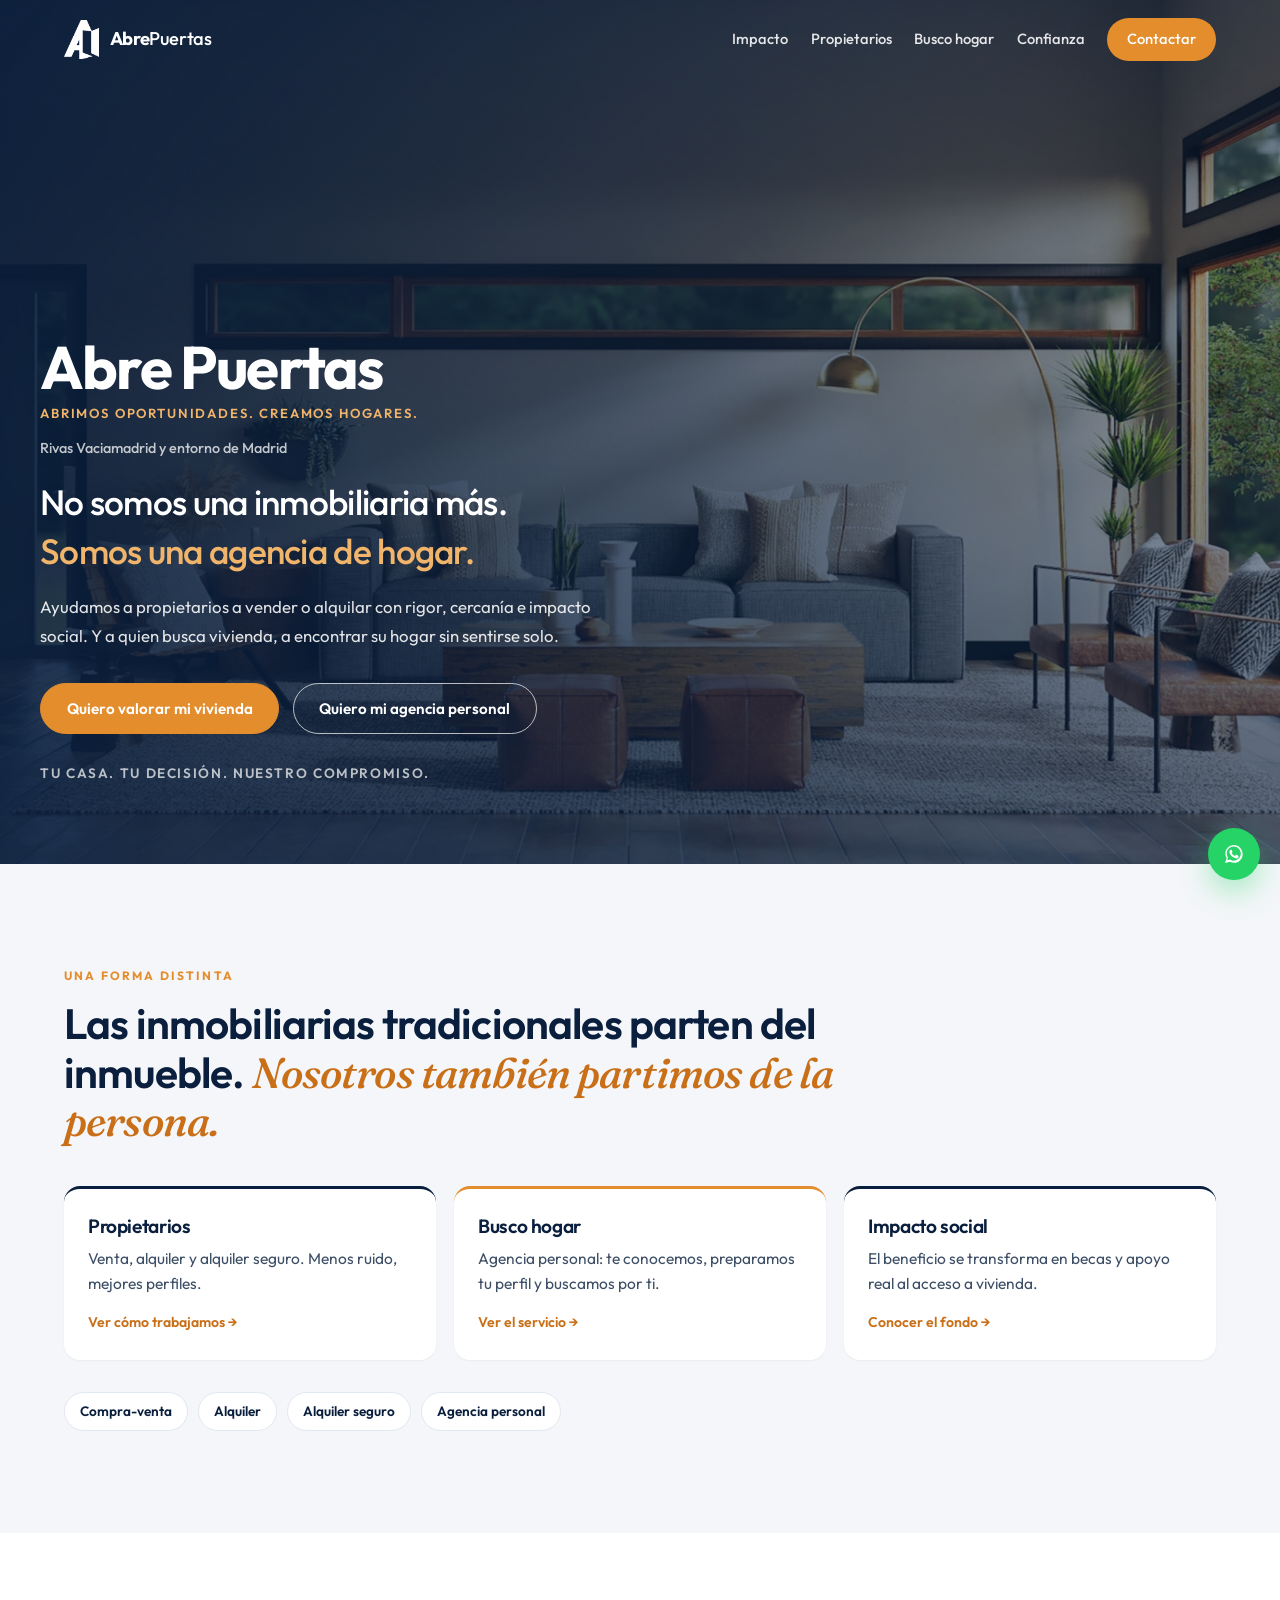
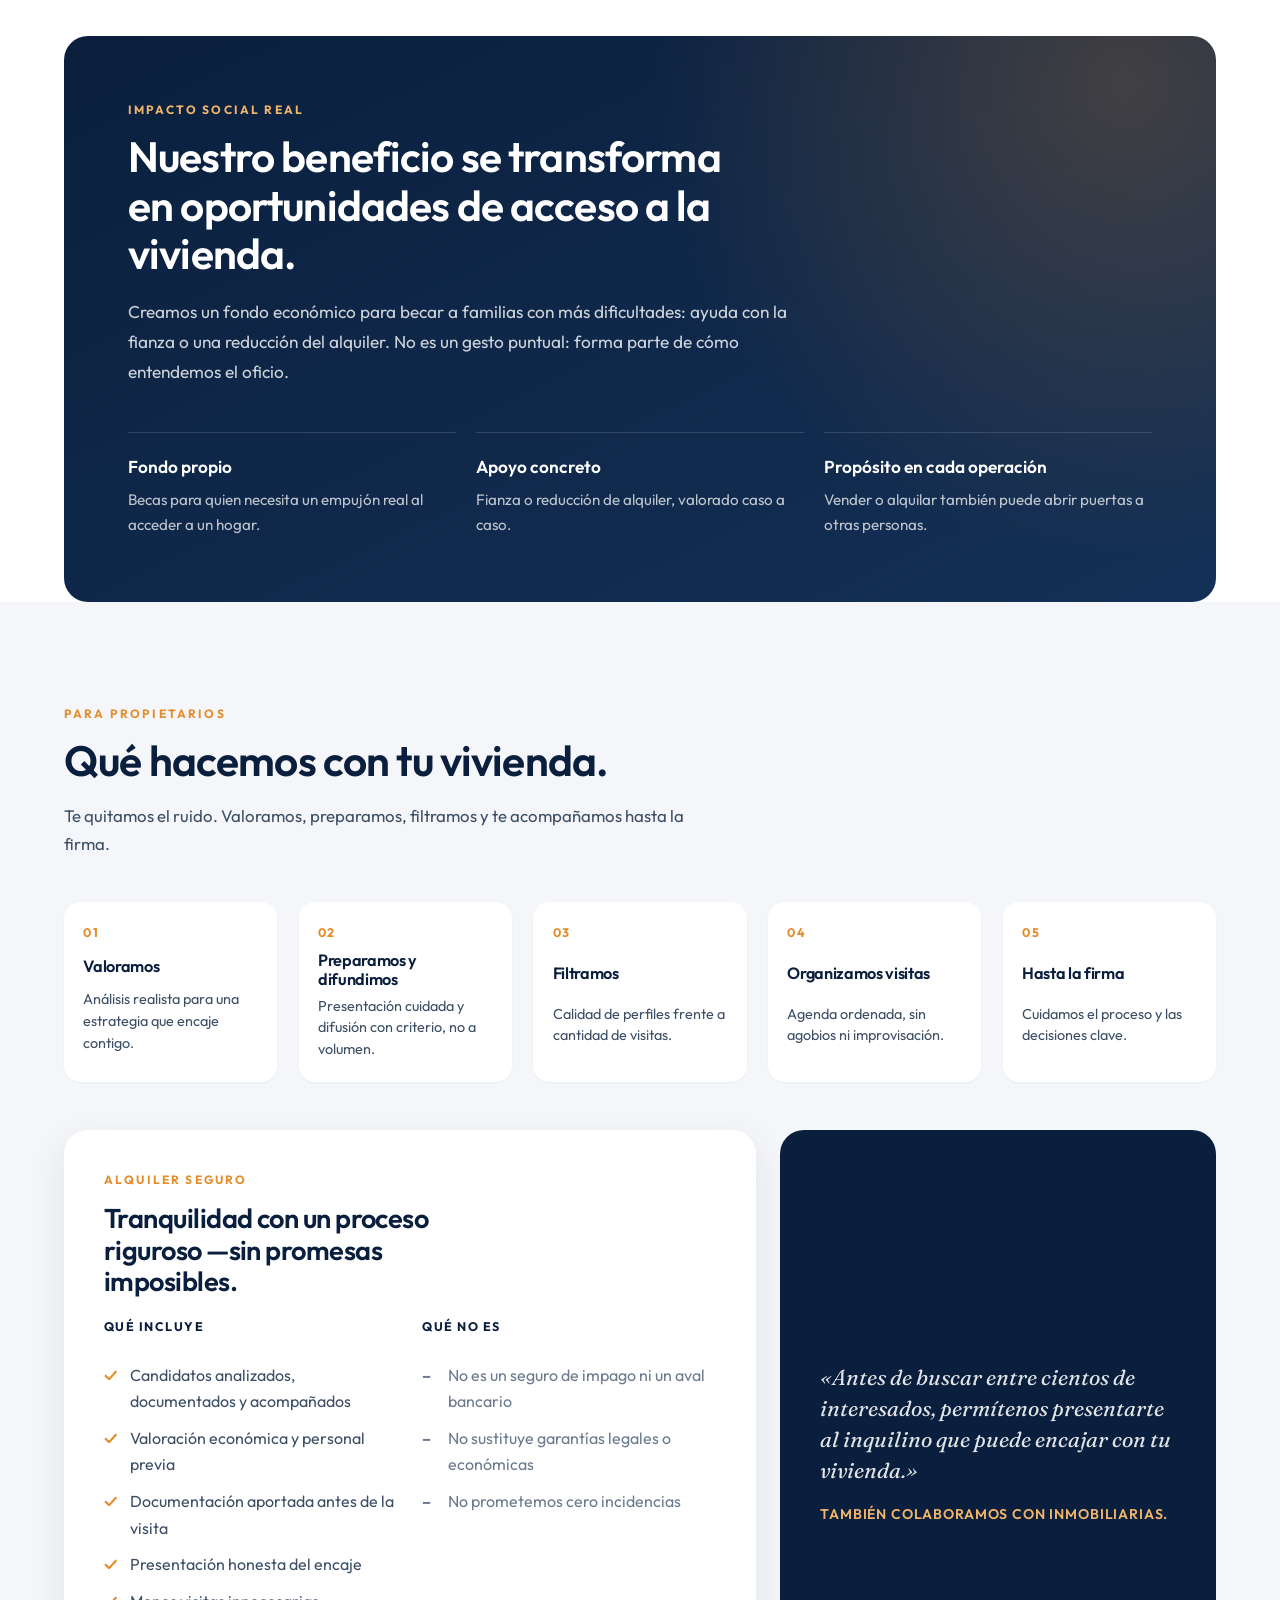
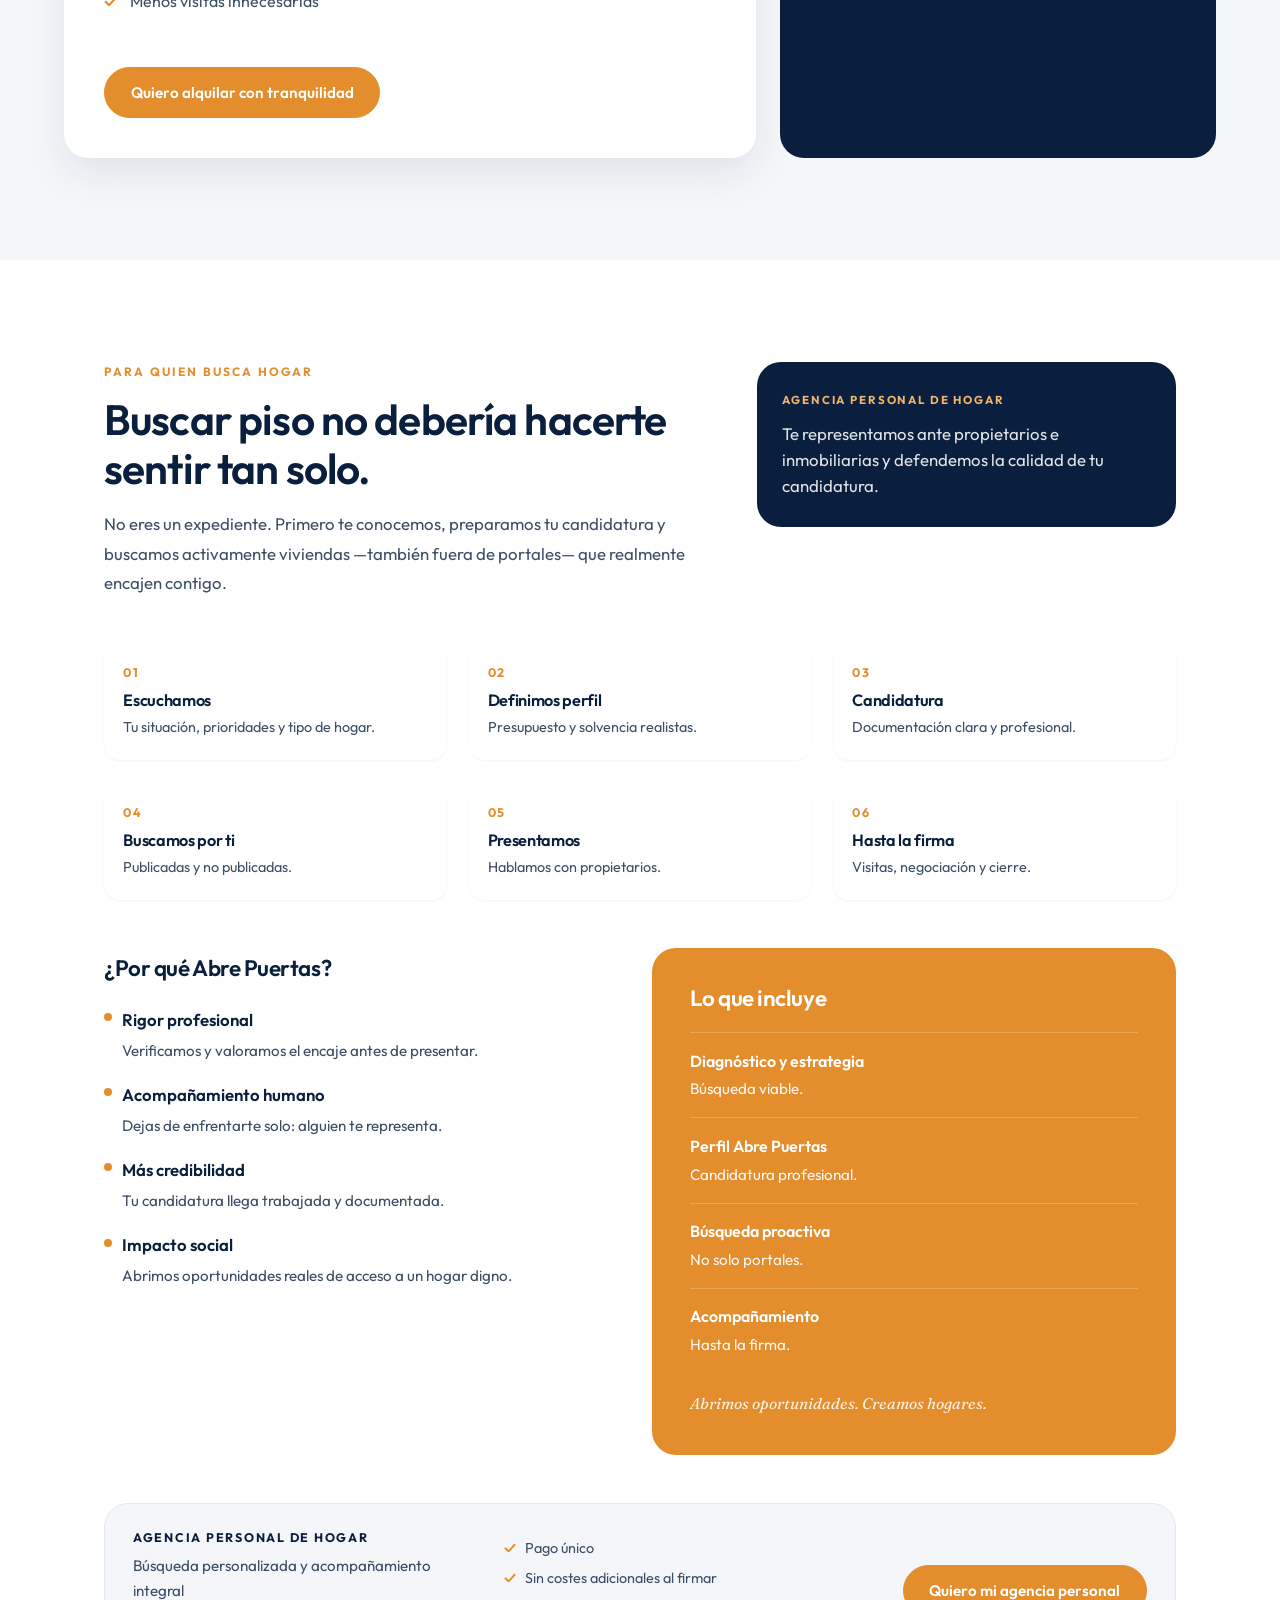
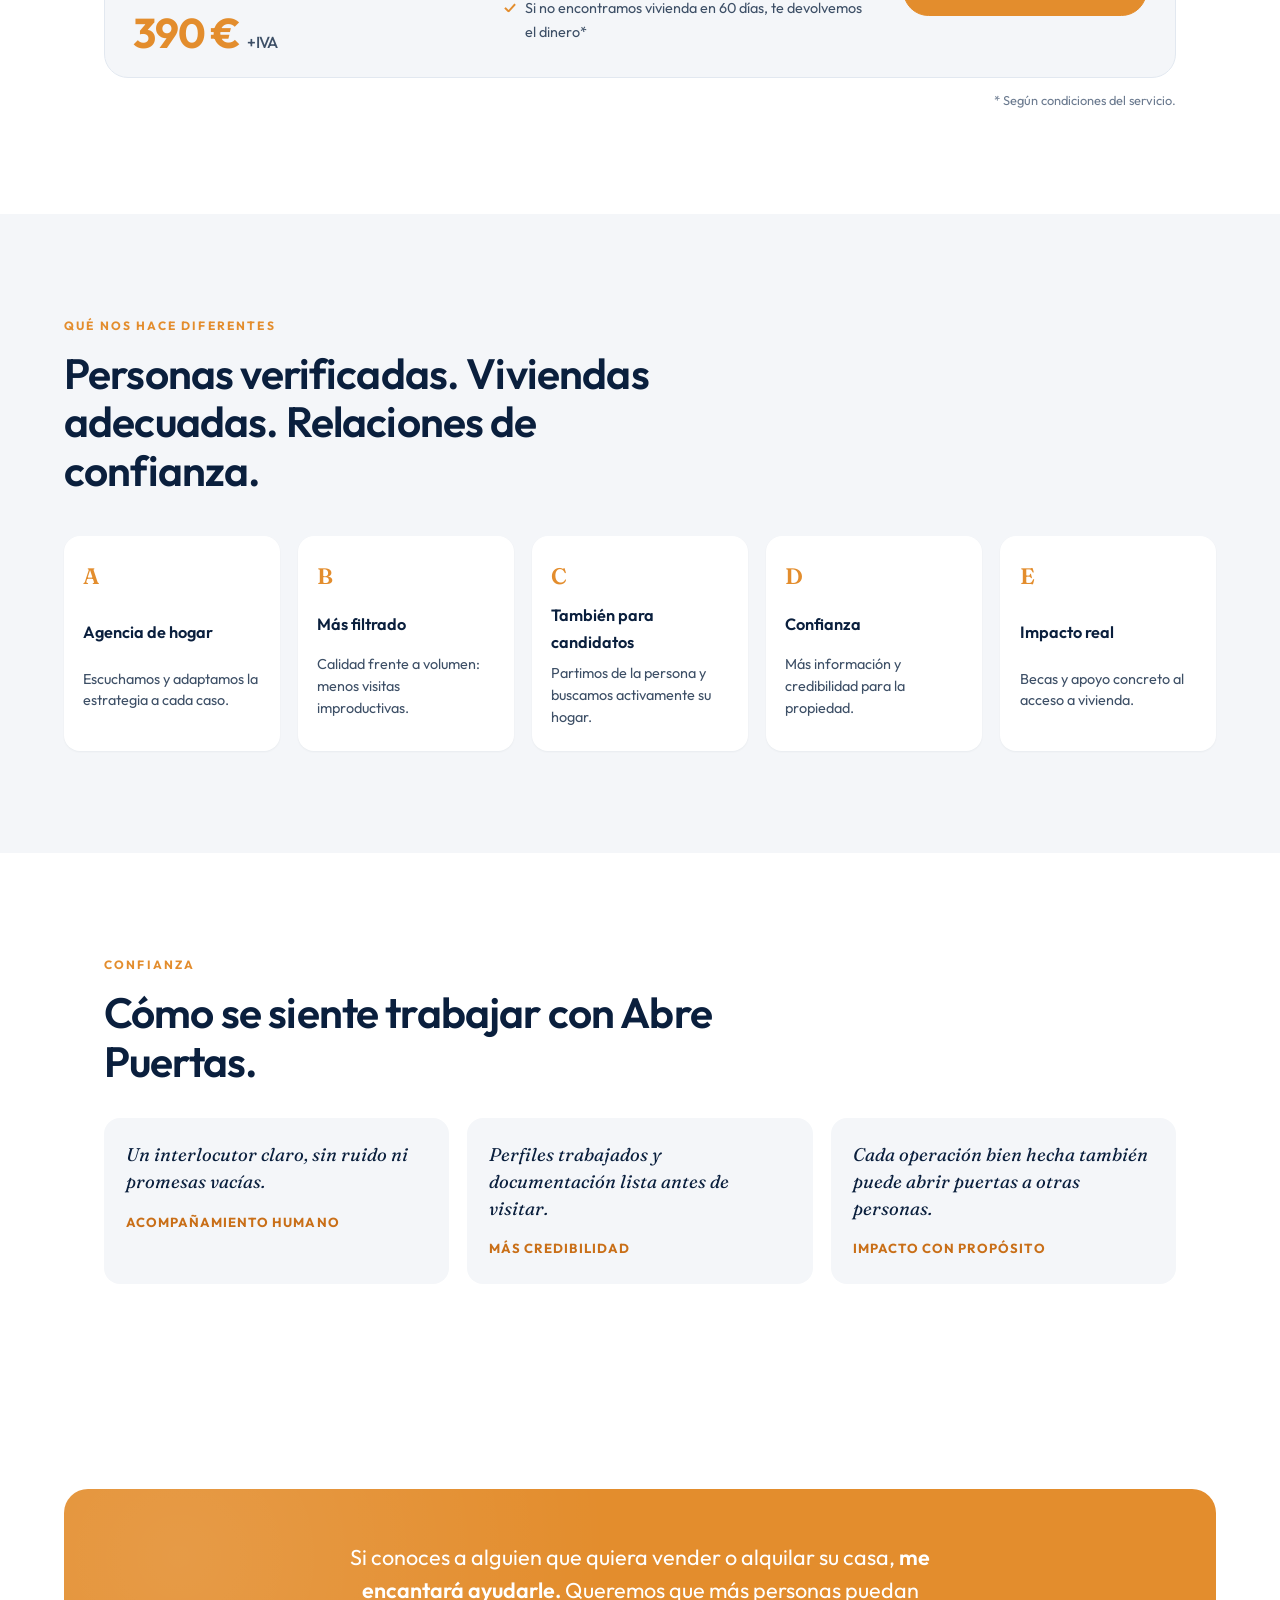
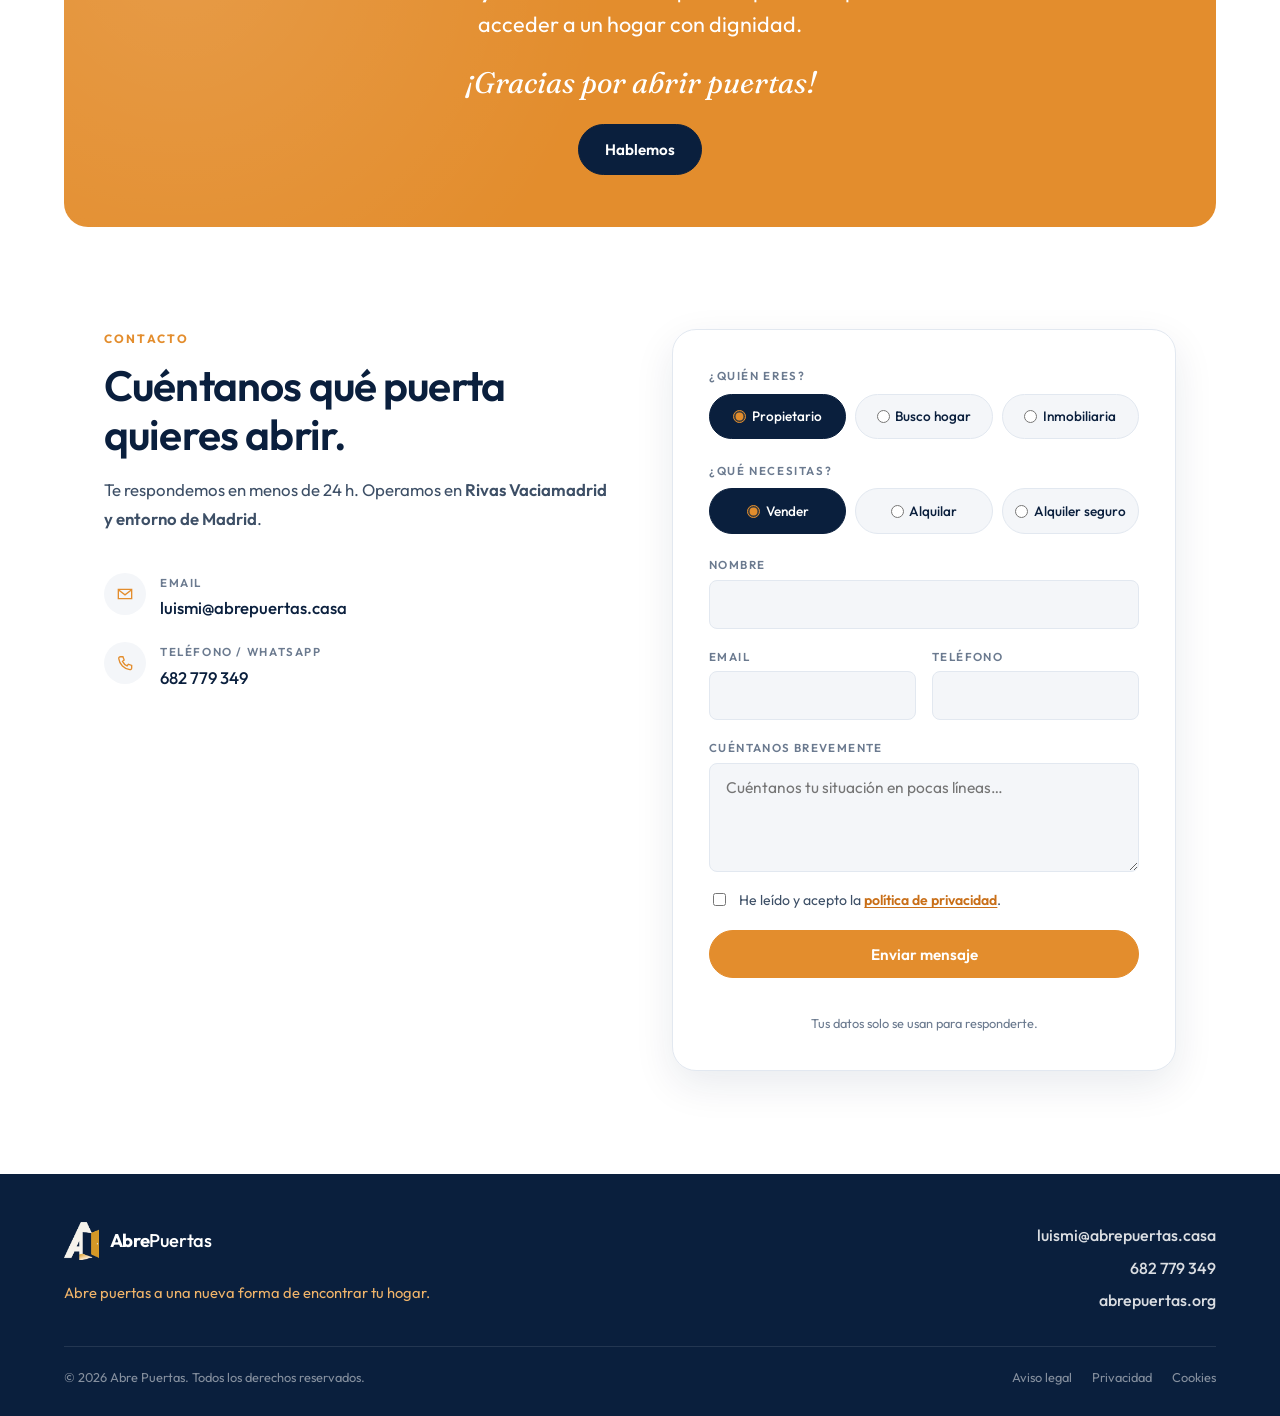
==== commit ef0240ad: "v02" ====
--- a/index.html
+++ b/index.html
@@ -6,7 +6,7 @@
     <meta name="theme-color" content="#0a1f3d" />
     <meta
       name="description"
-      content="Abre Puertas, agencia de hogar. Venta, alquiler, alquiler seguro y agencia personal para quien busca vivienda. Con rigor, cercanía e impacto social."
+      content="Abre Puertas, agencia de hogar en Rivas Vaciamadrid y entorno. Venta, alquiler, alquiler seguro y agencia personal para quien busca vivienda."
     />
     <title>Abre Puertas | Agencia de hogar</title>
     <link rel="icon" type="image/png" href="assets/abrepuertas-icon.png" />
@@ -16,7 +16,12 @@
       href="https://fonts.googleapis.com/css2?family=Outfit:wght@400;500;600;700&family=Fraunces:opsz,wght@9..144,500;9..144,600&display=swap"
       rel="stylesheet"
     />
-    <link rel="stylesheet" href="styles.css?v=20260803d" />
+    <link rel="stylesheet" href="styles.css?v=20260803e" />
+    <script
+      defer
+      data-domain="abrepuertas.org"
+      src="https://plausible.io/js/script.js"
+    ></script>
   </head>
   <body>
     <a class="skip-link" href="#inicio">Saltar al contenido</a>
@@ -52,7 +57,7 @@
           <a href="#impacto">Impacto</a>
           <a href="#propietarios">Propietarios</a>
           <a href="#inquilinos">Busco hogar</a>
-          <a href="#diferencial">Por qué nosotros</a>
+          <a href="#confianza">Confianza</a>
           <a href="#contacto" class="site-nav__cta">Contactar</a>
         </nav>
       </div>
@@ -61,14 +66,13 @@
     <div class="nav-overlay" hidden></div>
 
     <main>
-      <!-- HERO -->
       <section class="hero" id="inicio" aria-labelledby="hero-title">
         <div class="hero__media" aria-hidden="true">
           <img
             src="assets/hero-hogar.jpg"
             alt=""
-            width="1600"
-            height="1412"
+            width="1800"
+            height="949"
             decoding="async"
             fetchpriority="high"
           />
@@ -78,6 +82,7 @@
         <div class="hero__content">
           <p class="hero__brand">Abre Puertas</p>
           <p class="hero__tagline">Abrimos oportunidades. Creamos hogares.</p>
+          <p class="hero__zone">Rivas Vaciamadrid y entorno de Madrid</p>
           <h1 id="hero-title">
             No somos una inmobiliaria más.
             <span>Somos una agencia de hogar.</span>
@@ -88,48 +93,50 @@
             sentirse solo.
           </p>
           <div class="hero__actions">
-            <a class="button button--primary" href="#propietarios">Soy propietario</a>
-            <a class="button button--ghost" href="#inquilinos">Busco hogar</a>
+            <a class="button button--primary" href="#contacto" data-rol="propietario">
+              Quiero valorar mi vivienda
+            </a>
+            <a class="button button--ghost" href="#contacto" data-rol="inquilino">
+              Quiero mi agencia personal
+            </a>
           </div>
           <p class="hero__promise">Tu casa. Tu decisión. Nuestro compromiso.</p>
         </div>
       </section>
 
-      <!-- MODELO -->
-      <section class="model" aria-labelledby="model-title">
-        <div class="model__inner">
+      <section class="paths" aria-labelledby="paths-title">
+        <div class="paths__inner">
           <p class="section-label">Una forma distinta</p>
-          <h2 id="model-title">
+          <h2 id="paths-title">
             Las inmobiliarias tradicionales parten del inmueble.
             <em>Nosotros también partimos de la persona.</em>
           </h2>
-          <div class="model__grid">
-            <article>
-              <h3>Para la propiedad</h3>
-              <p>
-                Valoramos, filtramos y acompañamos la venta o el alquiler con
-                criterio. Menos ruido, mejores perfiles y tranquilidad hasta la firma.
-              </p>
-            </article>
-            <article>
-              <h3>Para quien busca hogar</h3>
-              <p>
-                No eres un expediente. Te conocemos, preparamos tu perfil y
-                buscamos por ti oportunidades reales —también fuera de portales.
-              </p>
-            </article>
-            <article>
-              <h3>Para el barrio</h3>
-              <p>
-                Nuestro beneficio se transforma en becas y apoyo real al acceso
-                a la vivienda: fianza o reducción de alquiler.
-              </p>
-            </article>
-          </div>
-        </div>
-      </section>
-
-      <!-- IMPACTO -->
+          <div class="paths__grid">
+            <a class="path-card" href="#propietarios">
+              <h3>Propietarios</h3>
+              <p>Venta, alquiler y alquiler seguro. Menos ruido, mejores perfiles.</p>
+              <span>Ver cómo trabajamos →</span>
+            </a>
+            <a class="path-card path-card--accent" href="#inquilinos">
+              <h3>Busco hogar</h3>
+              <p>Agencia personal: te conocemos, preparamos tu perfil y buscamos por ti.</p>
+              <span>Ver el servicio →</span>
+            </a>
+            <a class="path-card" href="#impacto">
+              <h3>Impacto social</h3>
+              <p>El beneficio se transforma en becas y apoyo real al acceso a vivienda.</p>
+              <span>Conocer el fondo →</span>
+            </a>
+          </div>
+          <ul class="services-strip" aria-label="Servicios">
+            <li>Compra-venta</li>
+            <li>Alquiler</li>
+            <li>Alquiler seguro</li>
+            <li>Agencia personal</li>
+          </ul>
+        </div>
+      </section>
+
       <section class="impact" id="impacto" aria-labelledby="impact-title">
         <div class="impact__inner">
           <div class="impact__copy">
@@ -139,39 +146,20 @@
             </h2>
             <p>
               Creamos un fondo económico para becar a familias con más
-              dificultades. Apoyo concreto: ayuda con la fianza o una reducción
-              del alquiler. No es marketing: forma parte de cómo entendemos el oficio.
+              dificultades: ayuda con la fianza o una reducción del alquiler.
+              No es un gesto puntual: forma parte de cómo entendemos el oficio.
             </p>
           </div>
           <ul class="impact__points">
             <li>
-              <span class="impact__icon" aria-hidden="true">
-                <svg viewBox="0 0 40 40" fill="none" stroke="currentColor" stroke-width="1.6">
-                  <path d="M8 18 20 8l12 10v14H8V18Z" />
-                  <path d="M16 32V22h8v10" />
-                </svg>
-              </span>
               <strong>Fondo propio</strong>
               <span>Becas para quien necesita un empujón real al acceder a un hogar.</span>
             </li>
             <li>
-              <span class="impact__icon" aria-hidden="true">
-                <svg viewBox="0 0 40 40" fill="none" stroke="currentColor" stroke-width="1.6">
-                  <circle cx="20" cy="20" r="12" />
-                  <path d="M20 14v12M15 19h10" />
-                </svg>
-              </span>
               <strong>Apoyo concreto</strong>
               <span>Fianza o reducción de alquiler, valorado caso a caso.</span>
             </li>
             <li>
-              <span class="impact__icon" aria-hidden="true">
-                <svg viewBox="0 0 40 40" fill="none" stroke="currentColor" stroke-width="1.6">
-                  <path d="M12 28c0-4.4 3.6-8 8-8s8 3.6 8 8" />
-                  <circle cx="20" cy="14" r="4.5" />
-                  <path d="M8 32h24" />
-                </svg>
-              </span>
               <strong>Propósito en cada operación</strong>
               <span>Vender o alquilar también puede abrir puertas a otras personas.</span>
             </li>
@@ -179,121 +167,39 @@
         </div>
       </section>
 
-      <!-- SERVICIOS -->
-      <section class="services" id="servicios" aria-labelledby="services-title">
-        <div class="services__intro">
-          <p class="section-label">Servicios</p>
-          <h2 id="services-title">Todo lo que necesitáis para abrir una puerta.</h2>
-        </div>
-        <div class="services__grid">
-          <article class="service">
-            <span class="service__icon" aria-hidden="true">
-              <svg viewBox="0 0 40 40" fill="none" stroke="currentColor" stroke-width="1.6">
-                <path d="M8 18 20 8l12 10v14H8V18Z" />
-                <path d="M16 32V22h8v10" />
-              </svg>
-            </span>
-            <h3>Compra-venta</h3>
-            <p>Valoración, difusión y acompañamiento hasta la firma.</p>
-          </article>
-          <article class="service">
-            <span class="service__icon" aria-hidden="true">
-              <svg viewBox="0 0 40 40" fill="none" stroke="currentColor" stroke-width="1.6">
-                <rect x="10" y="12" width="20" height="16" rx="2" />
-                <path d="M10 18h20" />
-              </svg>
-            </span>
-            <h3>Alquiler</h3>
-            <p>Filtrado con criterio y humanidad. Menos desgaste, mejores perfiles.</p>
-          </article>
-          <article class="service">
-            <span class="service__icon" aria-hidden="true">
-              <svg viewBox="0 0 40 40" fill="none" stroke="currentColor" stroke-width="1.6">
-                <path d="M20 8v24M12 14l8-6 8 6" />
-                <path d="M12 32h16" />
-                <circle cx="20" cy="22" r="4" />
-              </svg>
-            </span>
-            <h3>Alquiler seguro</h3>
-            <p>Inquilinos verificados, documentación previa y proceso riguroso.</p>
-          </article>
-          <article class="service service--accent">
-            <span class="service__icon" aria-hidden="true">
-              <svg viewBox="0 0 40 40" fill="none" stroke="currentColor" stroke-width="1.6">
-                <circle cx="20" cy="14" r="5" />
-                <path d="M10 30c1.5-5 4.5-7 10-7s8.5 2 10 7" />
-              </svg>
-            </span>
-            <h3>Agencia personal</h3>
-            <p>Para quien busca hogar: te representamos y buscamos por ti.</p>
-          </article>
-        </div>
-      </section>
-
-      <!-- PROPIETARIOS -->
       <section class="audience" id="propietarios" aria-labelledby="owners-title">
         <div class="audience__head">
           <p class="section-label">Para propietarios</p>
           <h2 id="owners-title">Qué hacemos con tu vivienda.</h2>
           <p>
             Te quitamos el ruido. Valoramos, preparamos, filtramos y te
-            acompañamos hasta la firma —con rigor y cercanía.
+            acompañamos hasta la firma.
           </p>
         </div>
 
         <ol class="process">
           <li>
-            <span class="process__icon" aria-hidden="true">
-              <svg viewBox="0 0 40 40" fill="none" stroke="currentColor" stroke-width="1.6">
-                <circle cx="18" cy="18" r="8" />
-                <path d="m24 24 6 6" />
-                <path d="M14 18h8M18 14v8" />
-              </svg>
-            </span>
+            <span class="process__num">01</span>
             <h3>Valoramos</h3>
             <p>Análisis realista para una estrategia que encaje contigo.</p>
           </li>
           <li>
-            <span class="process__icon" aria-hidden="true">
-              <svg viewBox="0 0 40 40" fill="none" stroke="currentColor" stroke-width="1.6">
-                <path d="M12 28V12l8-4 8 4v16" />
-                <circle cx="20" cy="18" r="3" />
-              </svg>
-            </span>
+            <span class="process__num">02</span>
             <h3>Preparamos y difundimos</h3>
             <p>Presentación cuidada y difusión con criterio, no a volumen.</p>
           </li>
           <li>
-            <span class="process__icon" aria-hidden="true">
-              <svg viewBox="0 0 40 40" fill="none" stroke="currentColor" stroke-width="1.6">
-                <circle cx="14" cy="16" r="4" />
-                <circle cx="26" cy="16" r="4" />
-                <path d="M8 28c1-4 3.5-6 6-6s5 2 6 4" />
-                <path d="M20 26c1-4 3.5-6 6-6s5 2 6 6" />
-              </svg>
-            </span>
+            <span class="process__num">03</span>
             <h3>Filtramos</h3>
             <p>Calidad de perfiles frente a cantidad de visitas.</p>
           </li>
           <li>
-            <span class="process__icon" aria-hidden="true">
-              <svg viewBox="0 0 40 40" fill="none" stroke="currentColor" stroke-width="1.6">
-                <rect x="10" y="12" width="20" height="18" rx="2" />
-                <path d="M10 18h20M16 10v4M24 10v4" />
-                <path d="m16 26 3 3 6-7" />
-              </svg>
-            </span>
+            <span class="process__num">04</span>
             <h3>Organizamos visitas</h3>
             <p>Agenda ordenada, sin agobios ni improvisación.</p>
           </li>
           <li>
-            <span class="process__icon" aria-hidden="true">
-              <svg viewBox="0 0 40 40" fill="none" stroke="currentColor" stroke-width="1.6">
-                <path d="M12 10h12v20H12z" />
-                <path d="M16 16h4M16 20h4M16 24h3" />
-                <path d="m24 22 4 4 6-8" />
-              </svg>
-            </span>
+            <span class="process__num">05</span>
             <h3>Hasta la firma</h3>
             <p>Cuidamos el proceso y las decisiones clave.</p>
           </li>
@@ -302,20 +208,30 @@
         <div class="safe" id="alquiler-seguro">
           <div class="safe__main">
             <p class="section-label">Alquiler seguro</p>
-            <h3>Candidatos ya analizados, documentados y acompañados.</h3>
-            <p>
-              En lugar de decenas de contactos sin filtrar, conoces perfiles que
-              encajan con tu vivienda, han aportado documentación y buscan una
-              relación estable. No sustituimos garantías legales: sí garantizamos
-              un proceso riguroso, transparente y humano.
-            </p>
-            <ul class="check-list">
-              <li>Valoración económica y personal previa</li>
-              <li>Documentación aportada antes de la visita</li>
-              <li>Menos visitas innecesarias, más tranquilidad</li>
-              <li>Presentación honesta del encaje</li>
-            </ul>
-            <a class="button button--primary" href="#contacto">Quiero alquilar con tranquilidad</a>
+            <h3>Tranquilidad con un proceso riguroso —sin promesas imposibles.</h3>
+            <div class="safe__cols">
+              <div>
+                <p class="safe__col-title">Qué incluye</p>
+                <ul class="check-list">
+                  <li>Candidatos analizados, documentados y acompañados</li>
+                  <li>Valoración económica y personal previa</li>
+                  <li>Documentación aportada antes de la visita</li>
+                  <li>Presentación honesta del encaje</li>
+                  <li>Menos visitas innecesarias</li>
+                </ul>
+              </div>
+              <div>
+                <p class="safe__col-title">Qué no es</p>
+                <ul class="check-list check-list--muted">
+                  <li>No es un seguro de impago ni un aval bancario</li>
+                  <li>No sustituye garantías legales o económicas</li>
+                  <li>No prometemos cero incidencias</li>
+                </ul>
+              </div>
+            </div>
+            <a class="button button--primary" href="#contacto" data-rol="propietario" data-interes="alquiler-seguro">
+              Quiero alquilar con tranquilidad
+            </a>
           </div>
           <aside class="safe__aside">
             <p class="safe__quote">
@@ -327,26 +243,22 @@
         </div>
       </section>
 
-      <!-- INQUILINOS -->
       <section class="tenants" id="inquilinos" aria-labelledby="tenants-title">
         <div class="tenants__hero">
           <div class="tenants__copy">
             <p class="section-label">Para quien busca hogar</p>
-            <h2 id="tenants-title">
-              Buscar piso no debería hacerte sentir tan solo.
-            </h2>
+            <h2 id="tenants-title">Buscar piso no debería hacerte sentir tan solo.</h2>
             <p>
-              El alquiler se ha vuelto competitivo y, a menudo, deshumanizado.
-              En Abre Puertas no nos limitamos a enseñar pisos: primero te
-              conocemos, preparamos tu candidatura y te representamos ante
-              propietarios e inmobiliarias.
+              No eres un expediente. Primero te conocemos, preparamos tu
+              candidatura y buscamos activamente viviendas —también fuera de
+              portales— que realmente encajen contigo.
             </p>
           </div>
           <aside class="tenants__badge">
             <p class="tenants__badge-kicker">Agencia personal de hogar</p>
             <p>
-              No eres un expediente. Te conocemos, preparamos tu perfil y
-              buscamos por ti oportunidades reales de alquiler.
+              Te representamos ante propietarios e inmobiliarias y defendemos
+              la calidad de tu candidatura.
             </p>
           </aside>
         </div>
@@ -354,43 +266,43 @@
         <ol class="process process--six">
           <li>
             <span class="process__num">01</span>
-            <h3>Escuchamos tu necesidad</h3>
-            <p>Situación, prioridades y el tipo de hogar que buscas.</p>
+            <h3>Escuchamos</h3>
+            <p>Tu situación, prioridades y tipo de hogar.</p>
           </li>
           <li>
             <span class="process__num">02</span>
-            <h3>Definimos tu perfil</h3>
-            <p>Presupuesto y solvencia para una búsqueda realista.</p>
+            <h3>Definimos perfil</h3>
+            <p>Presupuesto y solvencia realistas.</p>
           </li>
           <li>
             <span class="process__num">03</span>
-            <h3>Preparamos tu candidatura</h3>
-            <p>Documentación clara, profesional y transparente.</p>
+            <h3>Candidatura</h3>
+            <p>Documentación clara y profesional.</p>
           </li>
           <li>
             <span class="process__num">04</span>
             <h3>Buscamos por ti</h3>
-            <p>Publicadas y también oportunidades no publicadas.</p>
+            <p>Publicadas y no publicadas.</p>
           </li>
           <li>
             <span class="process__num">05</span>
-            <h3>Hablamos con propietarios</h3>
-            <p>Presentamos tu perfil y construimos confianza.</p>
+            <h3>Presentamos</h3>
+            <p>Hablamos con propietarios.</p>
           </li>
           <li>
             <span class="process__num">06</span>
-            <h3>Te acompañamos hasta la firma</h3>
-            <p>Visitas, negociación y cierre con alguien a tu lado.</p>
+            <h3>Hasta la firma</h3>
+            <p>Visitas, negociación y cierre.</p>
           </li>
         </ol>
 
         <div class="tenant-value">
           <div class="tenant-value__why">
-            <h3>¿Por qué elegir Abre Puertas?</h3>
+            <h3>¿Por qué Abre Puertas?</h3>
             <ul>
               <li>
                 <strong>Rigor profesional</strong>
-                <span>Conocemos, verificamos y valoramos el encaje antes de presentar.</span>
+                <span>Verificamos y valoramos el encaje antes de presentar.</span>
               </li>
               <li>
                 <strong>Acompañamiento humano</strong>
@@ -398,7 +310,7 @@
               </li>
               <li>
                 <strong>Más credibilidad</strong>
-                <span>Tu candidatura llega trabajada y con documentación lista.</span>
+                <span>Tu candidatura llega trabajada y documentada.</span>
               </li>
               <li>
                 <strong>Impacto social</strong>
@@ -407,25 +319,12 @@
             </ul>
           </div>
           <aside class="tenant-value__includes">
-            <h3>Lo que incluye el servicio</h3>
-            <p>Un acompañamiento real para encontrar hogar con más opciones y menos desgaste.</p>
+            <h3>Lo que incluye</h3>
             <ul>
-              <li>
-                <strong>Diagnóstico y estrategia</strong>
-                Búsqueda viable y sostenible.
-              </li>
-              <li>
-                <strong>Perfil Abre Puertas</strong>
-                Candidatura clara y profesional.
-              </li>
-              <li>
-                <strong>Búsqueda proactiva</strong>
-                No esperamos solo a que salga un anuncio.
-              </li>
-              <li>
-                <strong>Interlocución y acompañamiento</strong>
-                Hasta la firma del contrato.
-              </li>
+              <li><strong>Diagnóstico y estrategia</strong> Búsqueda viable.</li>
+              <li><strong>Perfil Abre Puertas</strong> Candidatura profesional.</li>
+              <li><strong>Búsqueda proactiva</strong> No solo portales.</li>
+              <li><strong>Acompañamiento</strong> Hasta la firma.</li>
             </ul>
             <p class="tenant-value__motto">Abrimos oportunidades. Creamos hogares.</p>
           </aside>
@@ -436,78 +335,108 @@
             <div class="pricing__info">
               <p class="pricing__label">Agencia personal de hogar</p>
               <p class="pricing__desc">Búsqueda personalizada y acompañamiento integral</p>
+              <p class="pricing__price">390&nbsp;€ <span>+ IVA</span></p>
             </div>
-            <p class="pricing__price">390&nbsp;€ <span>+ IVA</span></p>
             <ul class="pricing__perks">
               <li>Pago único</li>
               <li>Sin costes adicionales al firmar</li>
               <li>Si no encontramos vivienda en 60 días, te devolvemos el dinero*</li>
             </ul>
-            <a class="button button--primary" href="#contacto">Quiero empezar</a>
+            <a class="button button--primary" href="#contacto" data-rol="inquilino">
+              Quiero mi agencia personal
+            </a>
           </div>
           <p class="pricing__legal">* Según condiciones del servicio.</p>
         </div>
       </section>
 
-      <!-- DIFERENCIALES -->
       <section class="diff" id="diferencial" aria-labelledby="diff-title">
         <div class="diff__intro">
           <p class="section-label">Qué nos hace diferentes</p>
-          <h2 id="diff-title">
-            Personas verificadas. Viviendas adecuadas. Relaciones de confianza.
-          </h2>
+          <h2 id="diff-title">Personas verificadas. Viviendas adecuadas. Relaciones de confianza.</h2>
         </div>
         <ul class="diff__list">
           <li>
             <span class="diff__letter" aria-hidden="true">A</span>
             <strong>Agencia de hogar</strong>
-            <span>No tratamos la vivienda solo como un activo: escuchamos, asesoramos y adaptamos la estrategia a cada caso.</span>
+            <span>Escuchamos y adaptamos la estrategia a cada caso.</span>
           </li>
           <li>
             <span class="diff__letter" aria-hidden="true">B</span>
-            <strong>Más filtrado, menos desgaste</strong>
-            <span>Calidad frente a volumen: mejores perfiles y menos visitas improductivas.</span>
+            <strong>Más filtrado</strong>
+            <span>Calidad frente a volumen: menos visitas improductivas.</span>
           </li>
           <li>
             <span class="diff__letter" aria-hidden="true">C</span>
-            <strong>Servicio personal para candidatos</strong>
-            <span>También partimos de la persona y buscamos activamente su hogar, incluso antes de publicar.</span>
+            <strong>También para candidatos</strong>
+            <span>Partimos de la persona y buscamos activamente su hogar.</span>
           </li>
           <li>
             <span class="diff__letter" aria-hidden="true">D</span>
-            <strong>Confianza para la propiedad</strong>
-            <span>Presentamos compradores e inquilinos con más información, acompañamiento y credibilidad.</span>
+            <strong>Confianza</strong>
+            <span>Más información y credibilidad para la propiedad.</span>
           </li>
           <li>
             <span class="diff__letter" aria-hidden="true">E</span>
-            <strong>Impacto social real</strong>
-            <span>El beneficio se convierte en becas y apoyo concreto —fianza o reducción de alquiler— para quien más lo necesita.</span>
+            <strong>Impacto real</strong>
+            <span>Becas y apoyo concreto al acceso a vivienda.</span>
           </li>
         </ul>
       </section>
 
-      <!-- BANNER -->
+      <section class="trust" id="confianza" aria-labelledby="trust-title">
+        <div class="trust__inner">
+          <p class="section-label">Confianza</p>
+          <h2 id="trust-title">Cómo se siente trabajar con Abre Puertas.</h2>
+          <div class="trust__grid">
+            <figure>
+              <blockquote>
+                <p>Un interlocutor claro, sin ruido ni promesas vacías.</p>
+              </blockquote>
+              <figcaption>Acompañamiento humano</figcaption>
+            </figure>
+            <figure>
+              <blockquote>
+                <p>Perfiles trabajados y documentación lista antes de visitar.</p>
+              </blockquote>
+              <figcaption>Más credibilidad</figcaption>
+            </figure>
+            <figure>
+              <blockquote>
+                <p>Cada operación bien hecha también puede abrir puertas a otras personas.</p>
+              </blockquote>
+              <figcaption>Impacto con propósito</figcaption>
+            </figure>
+          </div>
+          <!--
+          <p class="trust__note">
+            Estamos recopilando testimonios reales de quienes ya han abierto una
+            puerta con nosotros.
+            Si has trabajado con Abre Puertas, cuéntanos tu experiencia.
+          </p>
+          -->
+        </div>
+      </section>
+
       <section class="banner" aria-label="Llamada a la acción">
         <div class="banner__inner">
           <p>
             Si conoces a alguien que quiera vender o alquilar su casa,
             <strong>me encantará ayudarle.</strong>
-            Queremos impulsar un cambio social real: que más personas puedan
-            acceder a un hogar con dignidad y oportunidades.
+            Queremos que más personas puedan acceder a un hogar con dignidad.
           </p>
           <p class="banner__thanks">¡Gracias por abrir puertas!</p>
           <a class="button button--on-orange" href="#contacto">Hablemos</a>
         </div>
       </section>
 
-      <!-- CONTACTO -->
       <section class="contact" id="contacto" aria-labelledby="contact-title">
         <div class="contact__intro">
           <p class="section-label">Contacto</p>
           <h2 id="contact-title">Cuéntanos qué puerta quieres abrir.</h2>
           <p>
-            Una primera conversación clara para entender qué necesitas.
-            Te respondemos en menos de 24&nbsp;h.
+            Te respondemos en menos de 24&nbsp;h. Operamos en
+            <strong>Rivas Vaciamadrid y entorno de Madrid</strong>.
           </p>
           <ul class="contact__channels">
             <li>
@@ -536,85 +465,133 @@
           </ul>
         </div>
 
-        <form
-          class="contact__form"
-          action="https://formspree.io/f/xykrrrzw"
-          method="POST"
-          novalidate
-          aria-label="Formulario de contacto"
-        >
-          <input
-            type="hidden"
-            name="_subject"
-            value="Nuevo mensaje desde abrepuertas.casa"
-          />
-          <input type="text" name="_gotcha" tabindex="-1" autocomplete="off" class="hp-field" aria-hidden="true" />
-
-          <fieldset class="contact__role" aria-label="¿Quién eres?">
-            <legend>¿Quién eres?</legend>
-            <label>
-              <input type="radio" name="rol" value="propietario" checked />
-              <span>Propietario</span>
+        <div class="contact__panel">
+          <form
+            class="contact__form"
+            action="https://formspree.io/f/xykrrrzw"
+            method="POST"
+            novalidate
+            aria-label="Formulario de contacto"
+          >
+            <input type="hidden" name="_subject" value="Nuevo mensaje desde abrepuertas.org" />
+            <input type="text" name="_gotcha" tabindex="-1" autocomplete="off" class="hp-field" aria-hidden="true" />
+
+            <fieldset class="contact__role" aria-label="¿Quién eres?">
+              <legend>¿Quién eres?</legend>
+              <label>
+                <input type="radio" name="rol" value="propietario" checked />
+                <span>Propietario</span>
+              </label>
+              <label>
+                <input type="radio" name="rol" value="inquilino" />
+                <span>Busco hogar</span>
+              </label>
+              <label>
+                <input type="radio" name="rol" value="inmobiliaria" />
+                <span>Inmobiliaria</span>
+              </label>
+            </fieldset>
+
+            <div class="form-extra" data-for="propietario">
+              <fieldset class="contact__role contact__role--sub" aria-label="¿Qué necesitas?">
+                <legend>¿Qué necesitas?</legend>
+                <label>
+                  <input type="radio" name="interes" value="venta" checked />
+                  <span>Vender</span>
+                </label>
+                <label>
+                  <input type="radio" name="interes" value="alquiler" />
+                  <span>Alquilar</span>
+                </label>
+                <label>
+                  <input type="radio" name="interes" value="alquiler-seguro" />
+                  <span>Alquiler seguro</span>
+                </label>
+              </fieldset>
+            </div>
+
+            <div class="form-extra" data-for="inquilino" hidden>
+              <div class="field-row">
+                <label class="field">
+                  <span>Zona aproximada</span>
+                  <input type="text" name="zona" placeholder="Ej. Rivas, Vicálvaro…" />
+                </label>
+                <label class="field">
+                  <span>Presupuesto / mes</span>
+                  <input type="text" name="presupuesto" placeholder="Ej. 900–1100 €" />
+                </label>
+              </div>
+            </div>
+
+            <div class="form-extra" data-for="inmobiliaria" hidden>
+              <label class="field">
+                <span>Nombre de la inmobiliaria</span>
+                <input type="text" name="inmobiliaria_nombre" placeholder="Opcional" />
+              </label>
+            </div>
+
+            <label class="field">
+              <span>Nombre</span>
+              <input type="text" id="nombre" name="nombre" autocomplete="name" required />
             </label>
-            <label>
-              <input type="radio" name="rol" value="inquilino" />
-              <span>Busco hogar</span>
+
+            <div class="field-row">
+              <label class="field">
+                <span>Email</span>
+                <input type="email" id="email" name="email" autocomplete="email" required />
+              </label>
+              <label class="field">
+                <span>Teléfono</span>
+                <input type="tel" id="telefono" name="telefono" autocomplete="tel" required />
+              </label>
+            </div>
+
+            <label class="field">
+              <span>Cuéntanos brevemente</span>
+              <textarea
+                id="mensaje"
+                name="mensaje"
+                rows="4"
+                placeholder="Cuéntanos tu situación en pocas líneas…"
+                required
+              ></textarea>
             </label>
-            <label>
-              <input type="radio" name="rol" value="inmobiliaria" />
-              <span>Inmobiliaria</span>
-            </label>
-          </fieldset>
-
-          <label class="field">
-            <span>Nombre</span>
-            <input type="text" id="nombre" name="nombre" autocomplete="name" required />
-          </label>
-
-          <div class="field-row">
-            <label class="field">
-              <span>Email</span>
-              <input type="email" id="email" name="email" autocomplete="email" required />
-            </label>
-            <label class="field">
-              <span>Teléfono</span>
-              <input type="tel" id="telefono" name="telefono" autocomplete="tel" required />
-            </label>
-          </div>
-
-          <label class="field">
-            <span>Cuéntanos brevemente</span>
-            <textarea
-              id="mensaje"
-              name="mensaje"
-              rows="4"
-              placeholder="¿Vendes, alquilas, buscas hogar o alquiler seguro?"
-              required
-            ></textarea>
-          </label>
-
-          <div class="field field--check">
-            <input
-              type="checkbox"
-              id="privacidad-check"
-              name="privacidad"
-              value="aceptada"
-              required
-            />
-            <label for="privacidad-check">
-              He leído y acepto la
-              <a href="/privacidad.html">política de privacidad</a>.
-            </label>
-          </div>
-
-          <button type="submit" class="button button--primary button--full">
-            Enviar mensaje
-          </button>
-          <p class="contact__feedback" role="status" aria-live="polite"></p>
-          <p class="contact__legal">
-            Tus datos solo se usan para responderte. Nunca se comparten.
-          </p>
-        </form>
+
+            <div class="field field--check">
+              <input type="checkbox" id="privacidad-check" name="privacidad" value="aceptada" required />
+              <label for="privacidad-check">
+                He leído y acepto la
+                <a href="/privacidad.html">política de privacidad</a>.
+              </label>
+            </div>
+
+            <button type="submit" class="button button--primary button--full">
+              Enviar mensaje
+            </button>
+            <p class="contact__feedback" role="status" aria-live="polite"></p>
+            <p class="contact__legal">Tus datos solo se usan para responderte.</p>
+          </form>
+
+          <div class="contact__success" hidden>
+            <p class="contact__success-kicker">Mensaje enviado</p>
+            <h3>¡Gracias! Te responderemos en menos de 24&nbsp;h.</h3>
+            <p>
+              Hemos recibido tu consulta. Si lo prefieres, también puedes
+              escribirnos ahora por WhatsApp.
+            </p>
+            <a
+              class="button button--primary"
+              href="https://wa.me/34682779349?text=Hola%20Abre%20Puertas%2C%20acabo%20de%20enviar%20el%20formulario%20y%20me%20gustar%C3%ADa%20hablar"
+              target="_blank"
+              rel="noopener noreferrer"
+            >
+              Abrir WhatsApp
+            </a>
+            <button type="button" class="button button--ghost-dark contact__success-reset">
+              Enviar otro mensaje
+            </button>
+          </div>
+        </div>
       </section>
     </main>
 
@@ -638,13 +615,15 @@
         <div class="site-footer__contact">
           <a href="mailto:luismi@abrepuertas.casa">luismi@abrepuertas.casa</a>
           <a href="tel:+34682779349">682 779 349</a>
-          <a href="https://www.abrepuertas.casa">www.abrepuertas.casa</a>
+          <a href="https://abrepuertas.org">abrepuertas.org</a>
         </div>
       </div>
       <div class="site-footer__bottom">
         <small>&copy; <span id="year"></span> Abre Puertas. Todos los derechos reservados.</small>
         <nav aria-label="Enlaces legales">
+          <a href="/aviso-legal.html">Aviso legal</a>
           <a href="/privacidad.html">Privacidad</a>
+          <a href="/cookies.html">Cookies</a>
         </nav>
       </div>
     </footer>
@@ -664,6 +643,6 @@
       </svg>
     </a>
 
-    <script src="script.js?v=20260803d"></script>
+    <script src="script.js?v=20260803e"></script>
   </body>
 </html>
--- a/styles.css
+++ b/styles.css
@@ -331,6 +331,19 @@
   transform: translateY(-2px);
 }
 
+.button--ghost-dark {
+  background: transparent;
+  border: 1.5px solid var(--navy);
+  color: var(--navy);
+  margin-top: 0.75rem;
+}
+
+.button--ghost-dark:hover {
+  background: var(--navy);
+  color: var(--paper);
+  transform: translateY(-2px);
+}
+
 .button--on-orange {
   background: var(--navy);
   border: 1px solid var(--navy);
@@ -458,8 +471,16 @@
   font-size: 0.82rem;
   font-weight: 600;
   letter-spacing: 0.14em;
-  margin: 0 0 1.5rem;
+  margin: 0 0 0.75rem;
   text-transform: uppercase;
+}
+
+.hero__zone {
+  animation: fade-up 700ms ease 100ms both;
+  color: rgba(255, 255, 255, 0.75);
+  font-size: 0.9rem;
+  font-weight: 500;
+  margin: 0 0 1.25rem;
 }
 
 .hero h1 {
@@ -519,6 +540,83 @@
 .model {
   background: var(--fog);
   padding: var(--section-pad) var(--gutter);
+}
+
+/* Paths (replaces model + services intro) */
+.paths {
+  background: var(--fog);
+  padding: var(--section-pad) var(--gutter);
+}
+
+.paths__inner {
+  margin: 0 auto;
+  max-width: var(--container);
+}
+
+.paths h2 {
+  max-width: 28ch;
+}
+
+.paths__grid {
+  display: grid;
+  gap: 1.15rem;
+  grid-template-columns: repeat(3, minmax(0, 1fr));
+  margin-top: 2.5rem;
+}
+
+.path-card {
+  background: var(--paper);
+  border-radius: var(--radius-md);
+  border-top: 3px solid var(--navy);
+  box-shadow: var(--shadow-sm);
+  display: grid;
+  gap: 0.55rem;
+  padding: 1.6rem 1.5rem;
+  transition: transform 220ms ease, box-shadow 220ms ease;
+}
+
+.path-card:hover {
+  box-shadow: var(--shadow-md);
+  transform: translateY(-3px);
+}
+
+.path-card--accent {
+  border-top-color: var(--orange);
+}
+
+.path-card h3 {
+  font-size: 1.2rem;
+}
+
+.path-card p {
+  color: var(--ink-soft);
+  font-size: 0.97rem;
+}
+
+.path-card span {
+  color: var(--orange-deep);
+  font-size: 0.88rem;
+  font-weight: 600;
+  margin-top: 0.35rem;
+}
+
+.services-strip {
+  display: flex;
+  flex-wrap: wrap;
+  gap: 0.6rem;
+  list-style: none;
+  margin: 2rem 0 0;
+  padding: 0;
+}
+
+.services-strip li {
+  background: var(--paper);
+  border: 1px solid var(--line);
+  border-radius: 999px;
+  color: var(--navy);
+  font-size: 0.85rem;
+  font-weight: 600;
+  padding: 0.45rem 0.95rem;
 }
 
 .model__inner {
@@ -780,6 +878,48 @@
   line-height: 1.7;
 }
 
+.safe__cols {
+  display: grid;
+  gap: 1.5rem;
+  grid-template-columns: 1fr 1fr;
+  margin: 1.25rem 0 1.5rem;
+}
+
+.safe__col-title {
+  color: var(--navy);
+  font-size: 0.78rem;
+  font-weight: 700;
+  letter-spacing: 0.12em;
+  margin-bottom: 0.35rem;
+  text-transform: uppercase;
+}
+
+.check-list--muted li {
+  color: var(--muted);
+}
+
+.check-list--muted li::before {
+  content: "–";
+  color: var(--muted);
+}
+
+.safe__media {
+  border-radius: var(--radius-md);
+  margin: -0.5rem -0.5rem 1rem;
+  overflow: hidden;
+}
+
+.safe__media img {
+  height: 10rem;
+  object-fit: cover;
+  width: 100%;
+}
+
+.audience__cta {
+  margin: 2rem auto 0;
+  max-width: var(--container);
+}
+
 .safe__aside {
   align-content: center;
   background: var(--navy);
@@ -962,7 +1102,7 @@
   border-radius: var(--radius-lg);
   display: grid;
   gap: 1.25rem 1.75rem;
-  grid-template-columns: 1.1fr auto 1.4fr auto;
+  grid-template-columns: 1.2fr 1.3fr auto;
   padding: 1.5rem 1.75rem;
 }
 
@@ -986,6 +1126,7 @@
   font-weight: 700;
   letter-spacing: -0.03em;
   line-height: 1;
+  margin-top: 0.55rem;
   white-space: nowrap;
 }
 
@@ -1103,6 +1244,64 @@
   font-size: clamp(1.4rem, 2.6vw, 1.85rem);
   font-style: italic;
   margin: 1.1rem 0 0.5rem;
+}
+
+/* Trust */
+.trust {
+  margin: 0 auto;
+  max-width: var(--container);
+  padding: var(--section-pad) var(--gutter);
+}
+
+.trust__inner h2 {
+  margin-bottom: 2rem;
+}
+
+.trust__grid {
+  display: grid;
+  gap: 1.15rem;
+  grid-template-columns: repeat(3, minmax(0, 1fr));
+}
+
+.trust figure {
+  background: var(--fog);
+  border-radius: var(--radius-md);
+  margin: 0;
+  padding: 1.5rem 1.35rem;
+}
+
+.trust blockquote {
+  margin: 0;
+}
+
+.trust blockquote p {
+  color: var(--navy);
+  font-family: var(--font-display);
+  font-size: 1.15rem;
+  font-style: italic;
+  line-height: 1.45;
+}
+
+.trust figcaption {
+  color: var(--orange-deep);
+  font-size: 0.82rem;
+  font-weight: 700;
+  letter-spacing: 0.08em;
+  margin-top: 1rem;
+  text-transform: uppercase;
+}
+
+.trust__note {
+  color: var(--ink-soft);
+  font-size: 0.95rem;
+  margin-top: 1.75rem;
+  max-width: 40rem;
+}
+
+.trust__note a {
+  color: var(--orange-deep);
+  font-weight: 600;
+  text-decoration: underline;
 }
 
 /* Contact */
@@ -1180,6 +1379,50 @@
   display: grid;
   gap: 1.1rem;
   padding: clamp(1.5rem, 4vw, 2.25rem);
+}
+
+.contact__panel {
+  position: relative;
+}
+
+.contact__success {
+  background: var(--paper);
+  border: 1px solid var(--line);
+  border-radius: var(--radius-lg);
+  box-shadow: var(--shadow-md);
+  display: grid;
+  gap: 0.85rem;
+  justify-items: start;
+  padding: clamp(1.75rem, 4vw, 2.5rem);
+}
+
+.contact__success[hidden] {
+  display: none;
+}
+
+.contact__success-kicker {
+  color: var(--orange);
+  font-size: 0.75rem;
+  font-weight: 700;
+  letter-spacing: 0.16em;
+  text-transform: uppercase;
+}
+
+.contact__success h3 {
+  font-size: 1.45rem;
+}
+
+.contact__success > p {
+  color: var(--ink-soft);
+  margin-bottom: 0.5rem;
+}
+
+.form-extra[hidden] {
+  display: none;
+}
+
+.contact__role--sub {
+  margin-top: 0;
 }
 
 .contact__role {
@@ -1549,13 +1792,15 @@
 /* Responsive */
 @media (max-width: 1100px) {
   .services__grid,
+  .paths__grid,
   .process,
-  .diff__list {
-    grid-template-columns: repeat(3, minmax(0, 1fr));
+  .diff__list,
+  .trust__grid {
+    grid-template-columns: repeat(2, minmax(0, 1fr));
   }
 
   .pricing__bar {
-    grid-template-columns: 1fr 1fr;
+    grid-template-columns: 1fr;
   }
 }
 
@@ -1609,10 +1854,13 @@
   }
 
   .model__grid,
+  .paths__grid,
   .impact__points,
   .safe,
+  .safe__cols,
   .tenants__hero,
   .tenant-value,
+  .trust__grid,
   .contact {
     grid-template-columns: 1fr;
   }
@@ -1648,11 +1896,20 @@
 
   .pricing__bar {
     grid-template-columns: 1fr;
-    justify-items: start;
+    justify-items: stretch;
+  }
+
+  .pricing__bar .button {
+    width: 100%;
   }
 
   .pricing__legal {
     text-align: left;
+  }
+
+  .whatsapp-fab {
+    bottom: calc(1rem + env(safe-area-inset-bottom, 0px));
+    right: calc(1rem + env(safe-area-inset-right, 0px));
   }
 
   .contact__role {
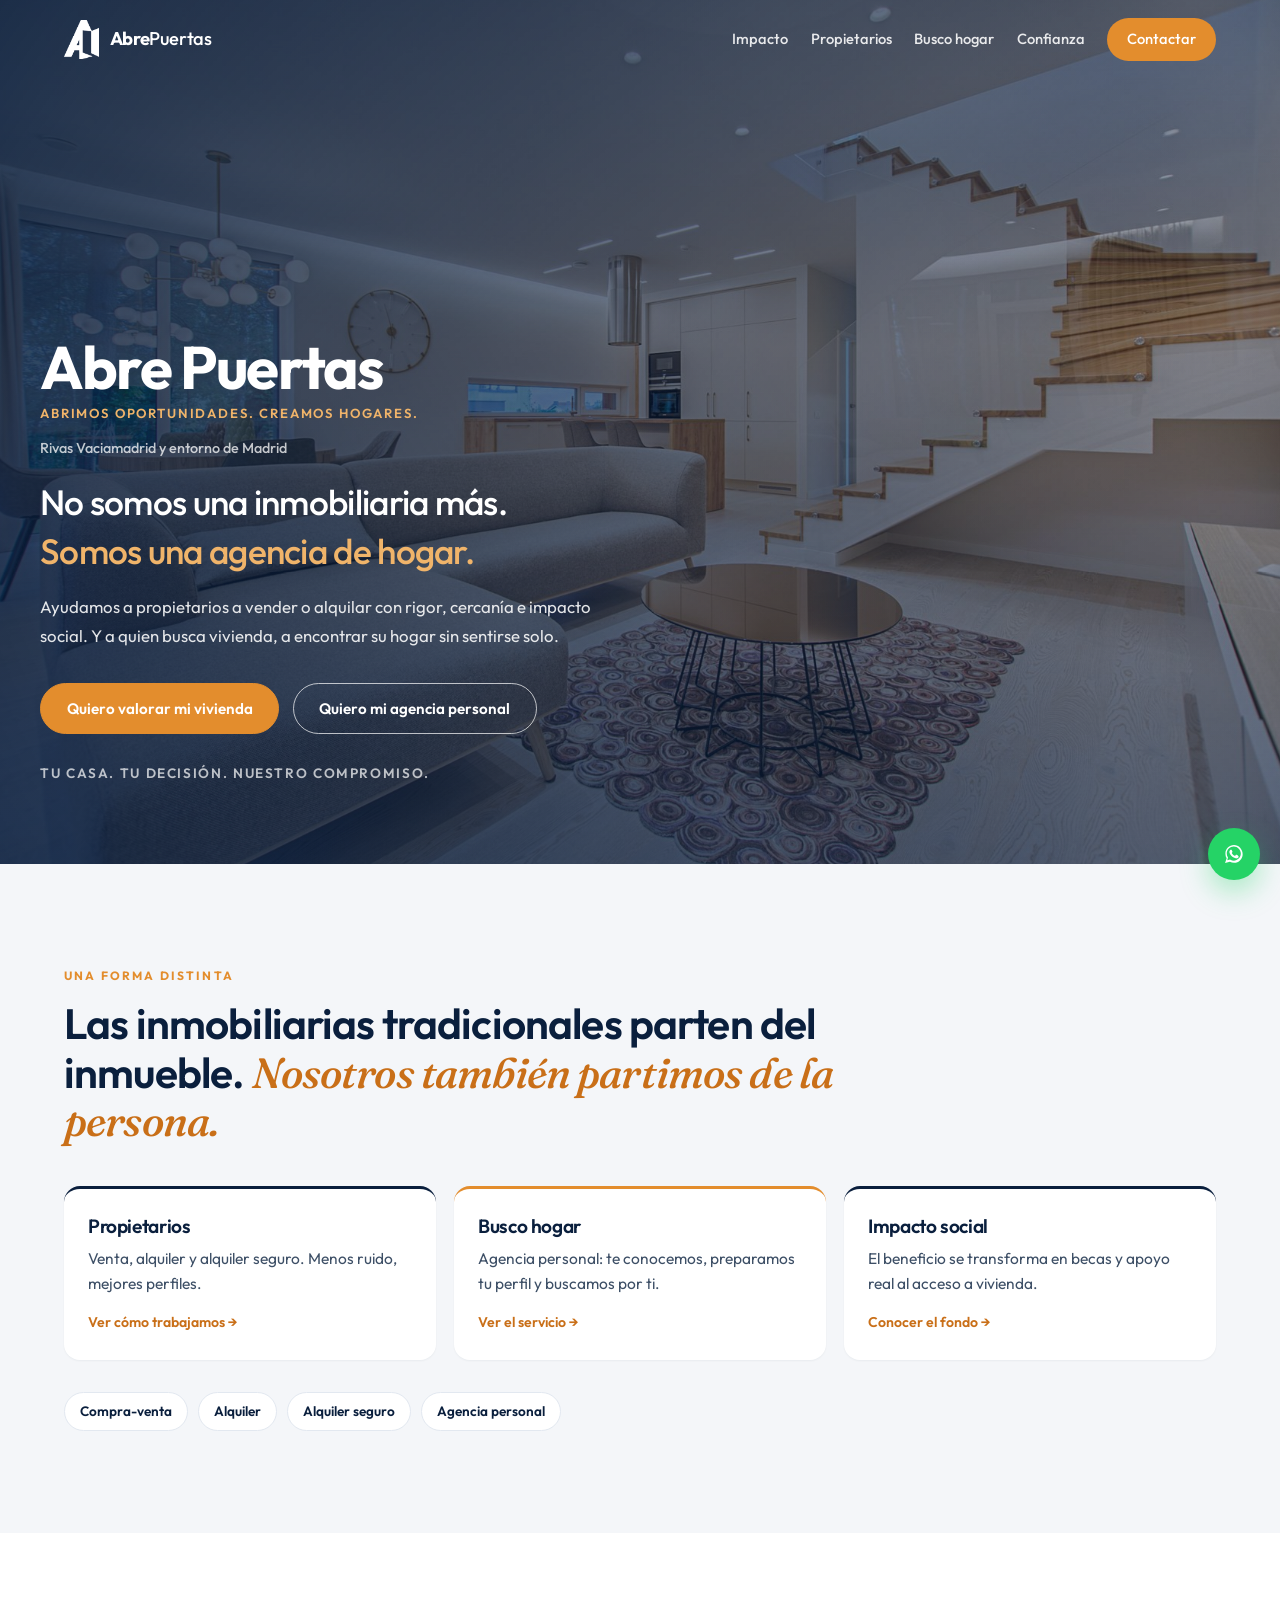
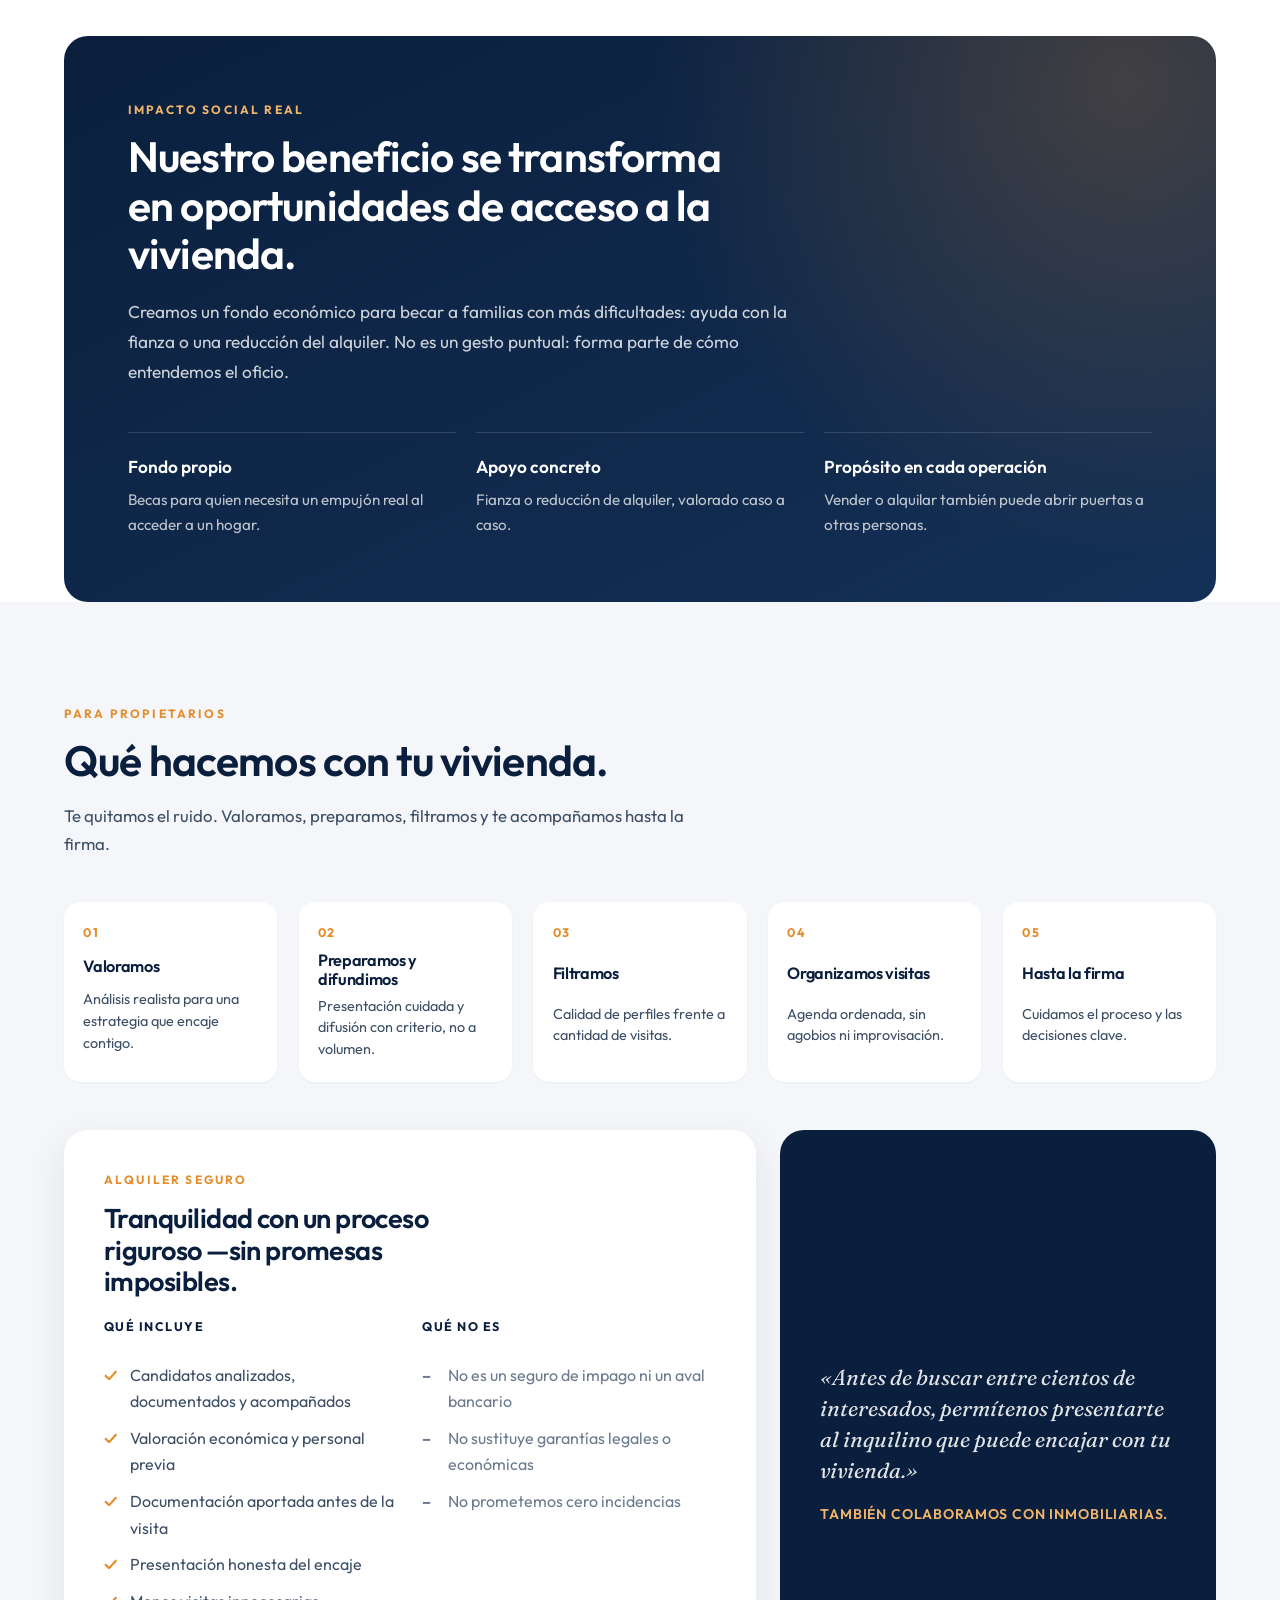
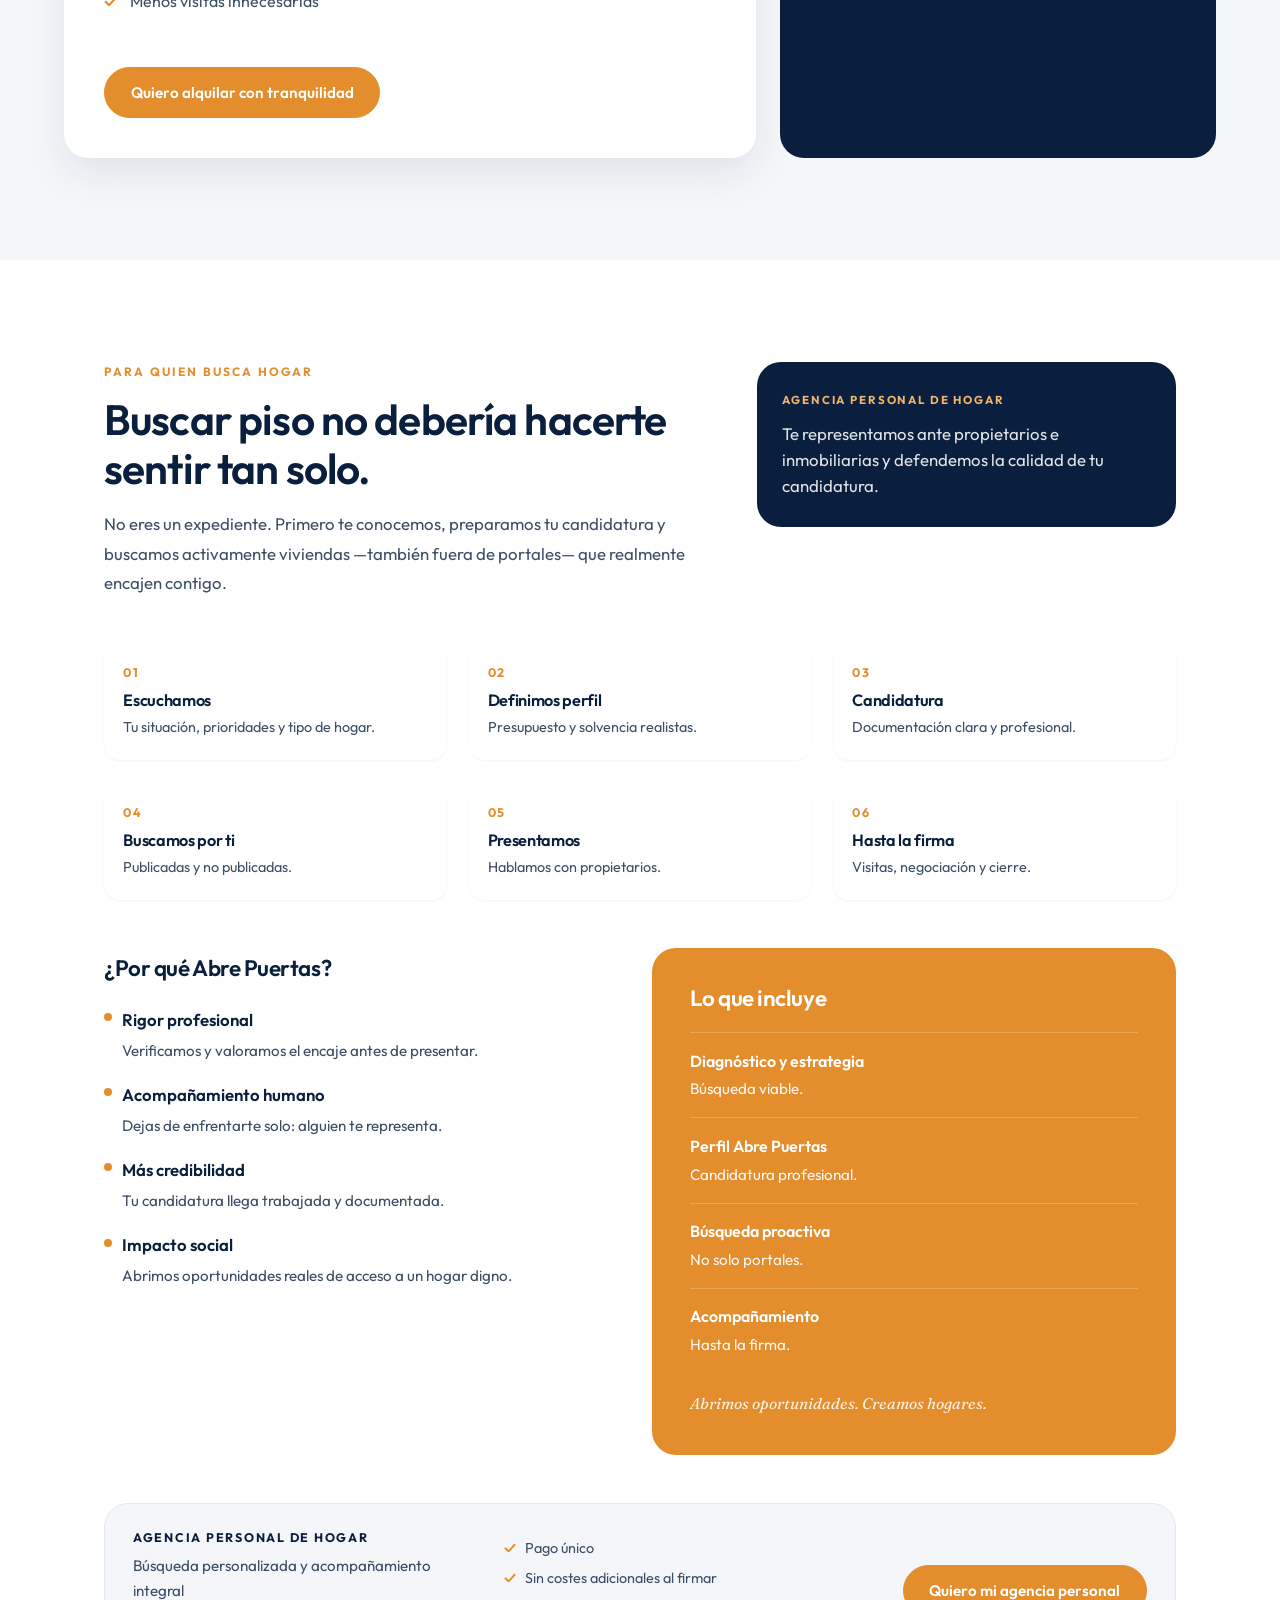
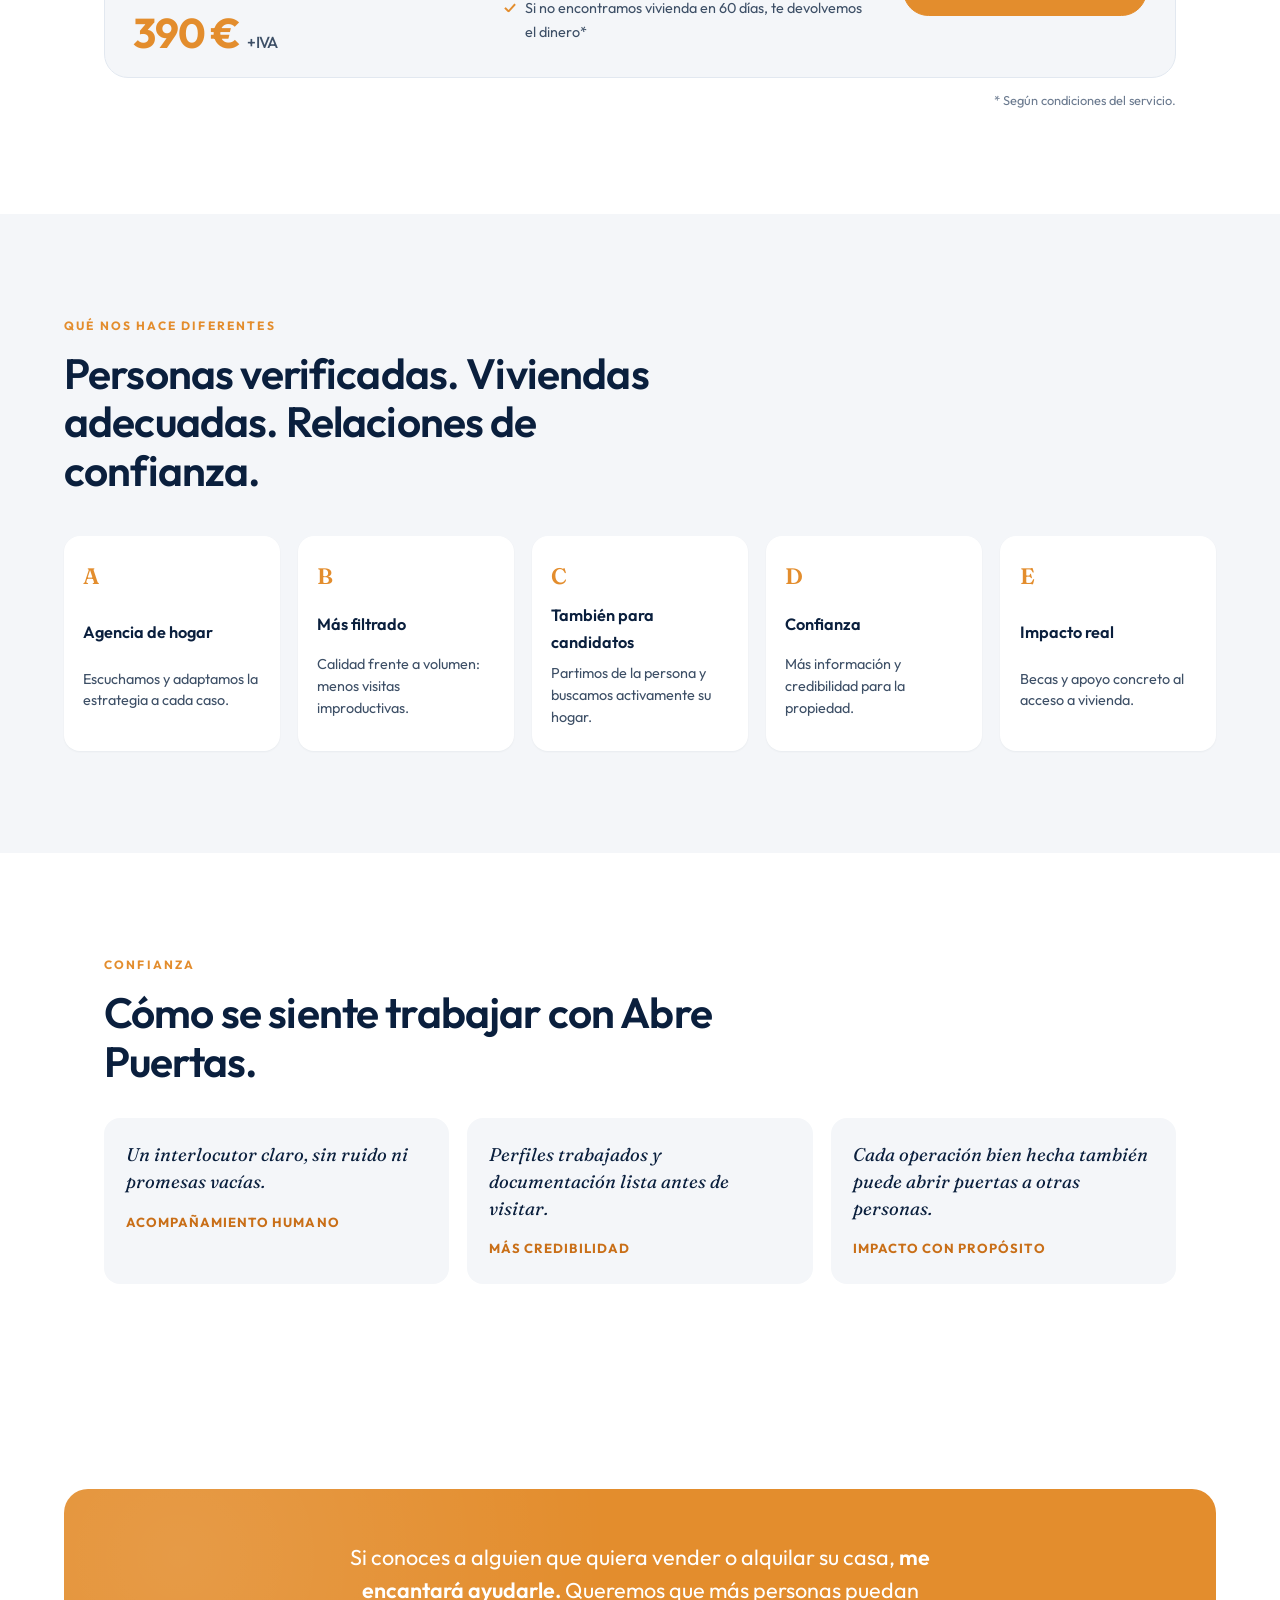
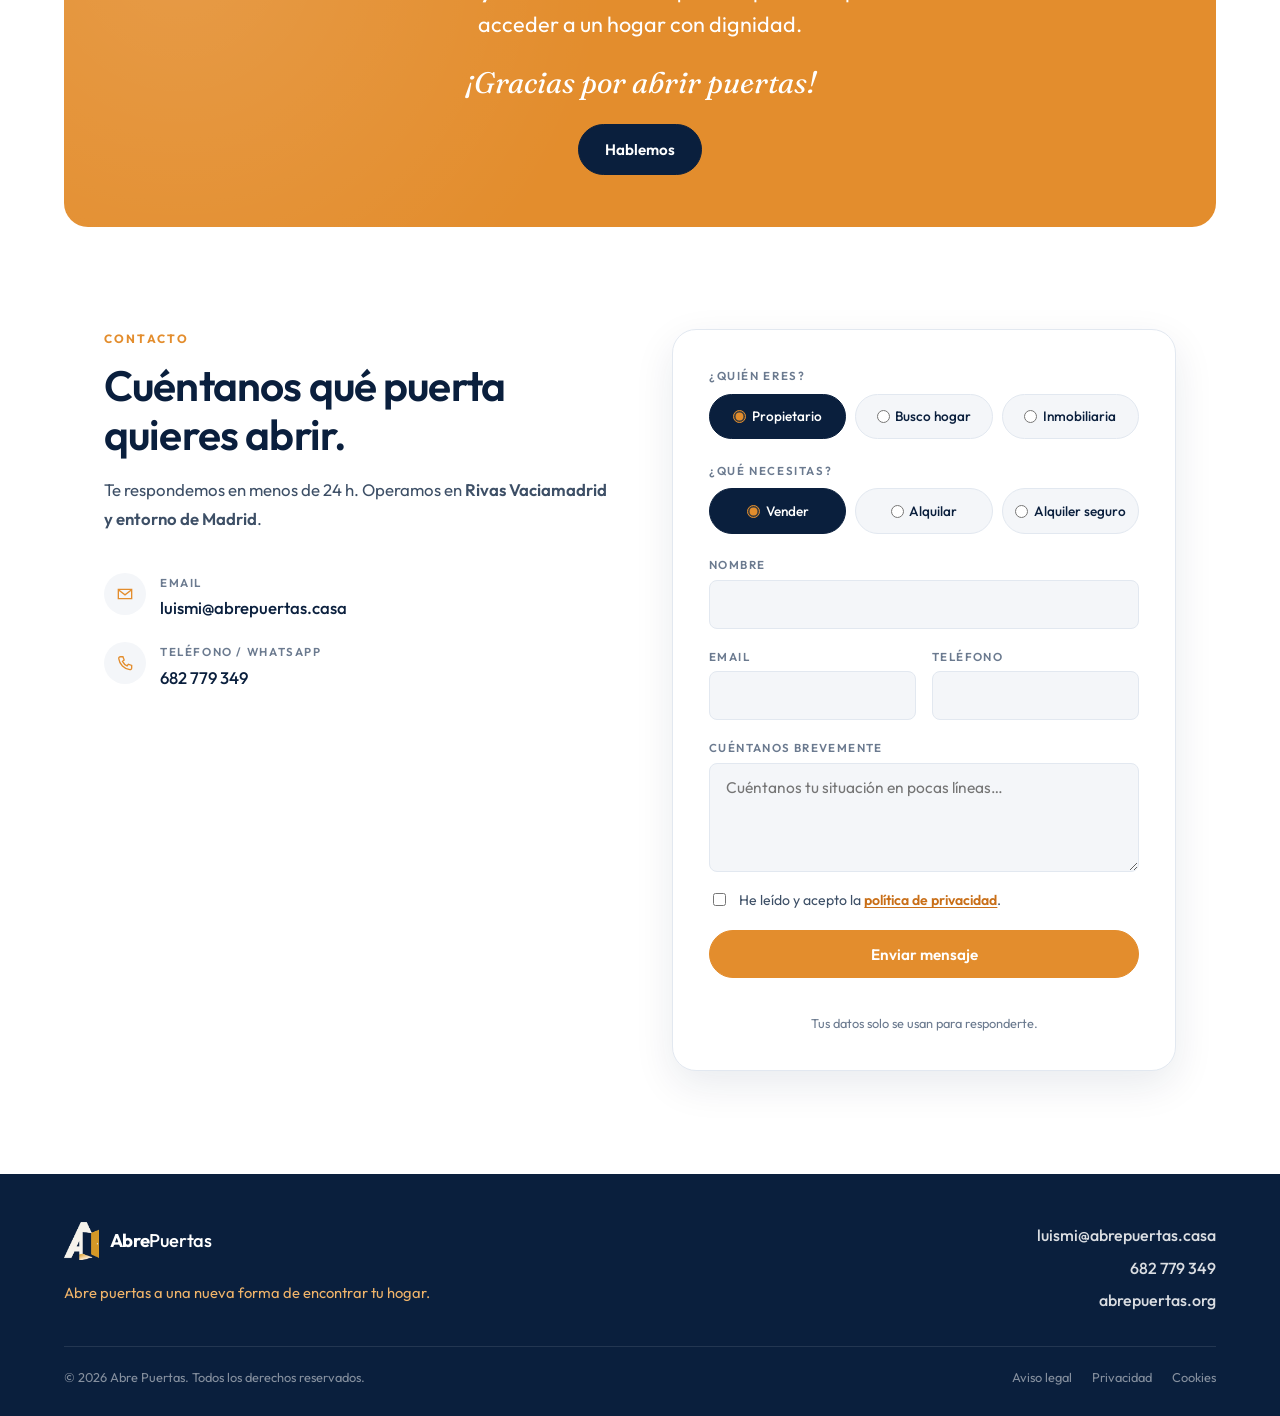
==== commit 54c77fa5: "v03" ====
--- a/index.html
+++ b/index.html
@@ -69,10 +69,10 @@
       <section class="hero" id="inicio" aria-labelledby="hero-title">
         <div class="hero__media" aria-hidden="true">
           <img
-            src="assets/hero-hogar.jpg"
+            src="assets/hero-hogar.jpg?v=hogar"
             alt=""
             width="1800"
-            height="949"
+            height="1200"
             decoding="async"
             fetchpriority="high"
           />
--- a/styles.css
+++ b/styles.css
@@ -443,8 +443,8 @@
 
 .hero__veil {
   background:
-    linear-gradient(105deg, rgba(10, 31, 61, 0.92) 0%, rgba(10, 31, 61, 0.68) 48%, rgba(10, 31, 61, 0.32) 100%),
-    linear-gradient(180deg, rgba(10, 31, 61, 0.35) 0%, transparent 35%, rgba(10, 31, 61, 0.55) 100%);
+    linear-gradient(105deg, rgba(10, 31, 61, 0.86) 0%, rgba(10, 31, 61, 0.58) 50%, rgba(10, 31, 61, 0.28) 100%),
+    linear-gradient(180deg, rgba(10, 31, 61, 0.28) 0%, transparent 40%, rgba(10, 31, 61, 0.45) 100%);
   inset: 0;
   position: absolute;
   z-index: -1;
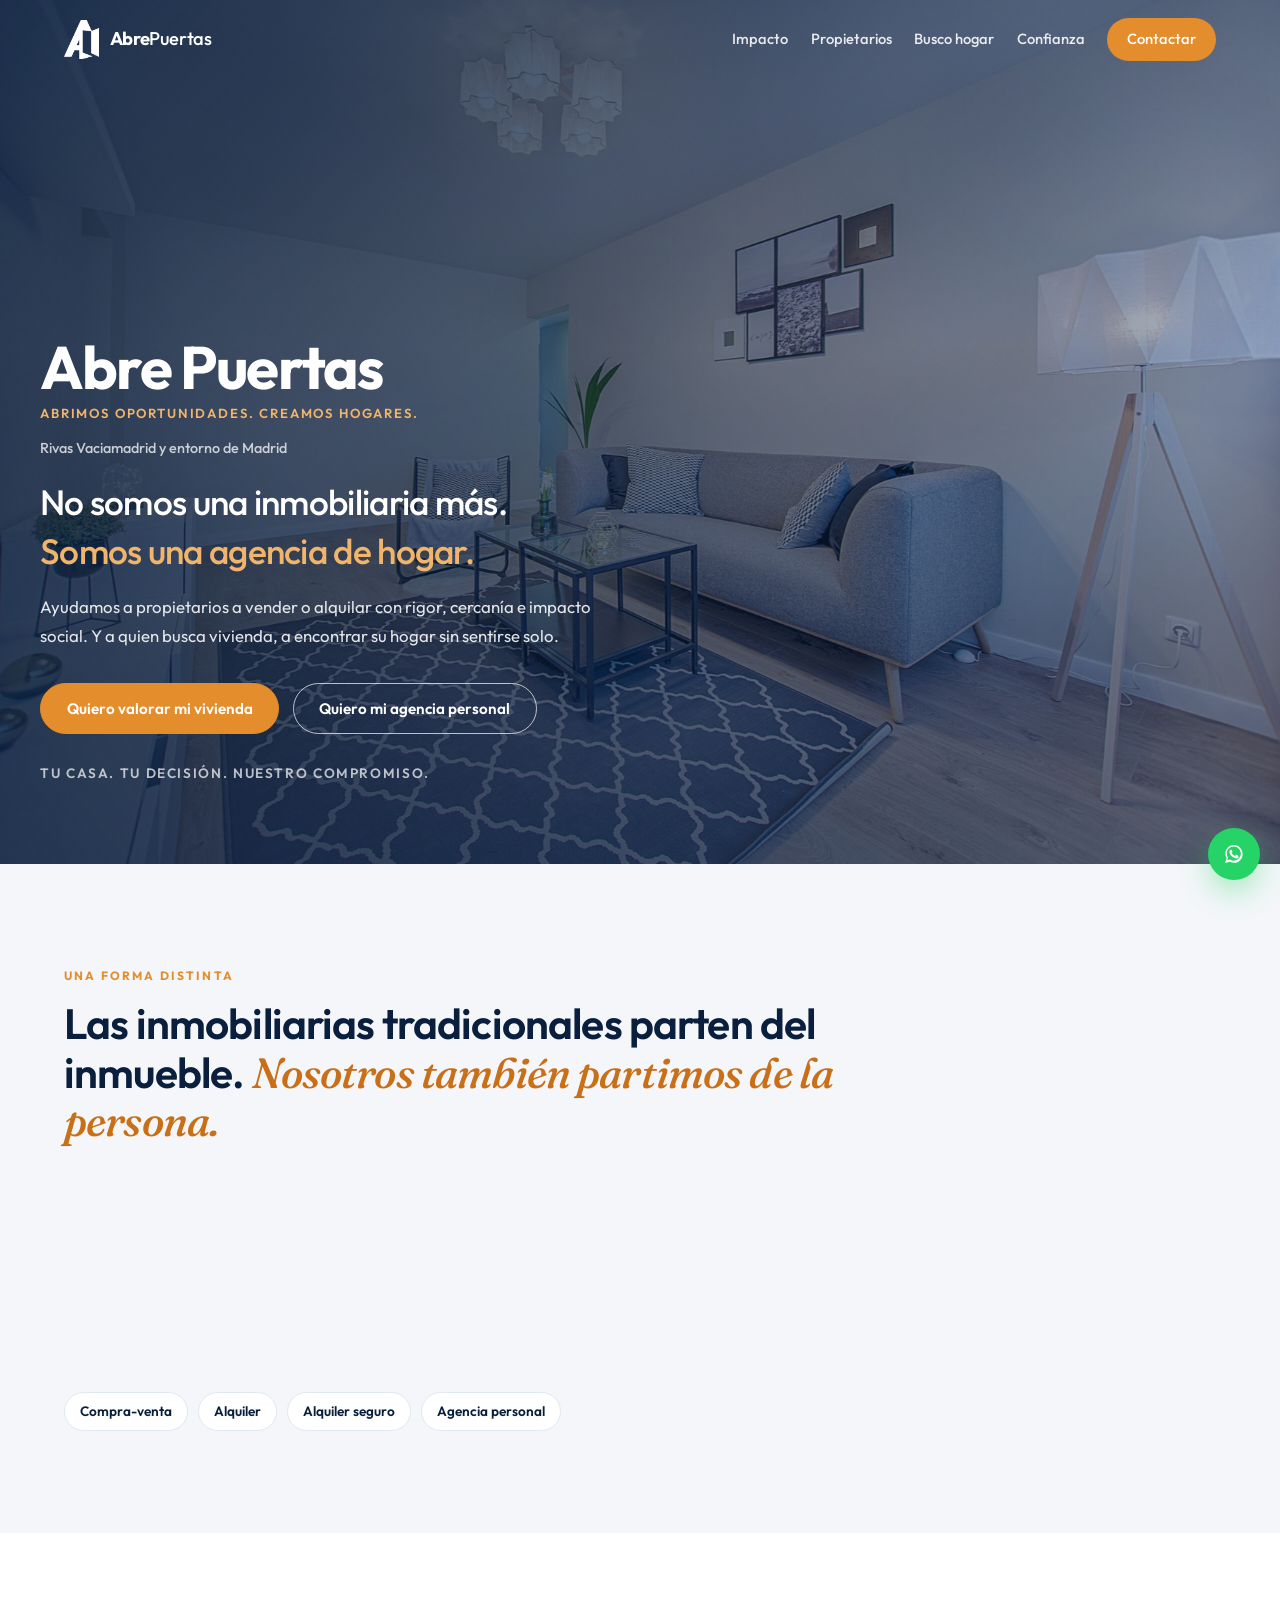
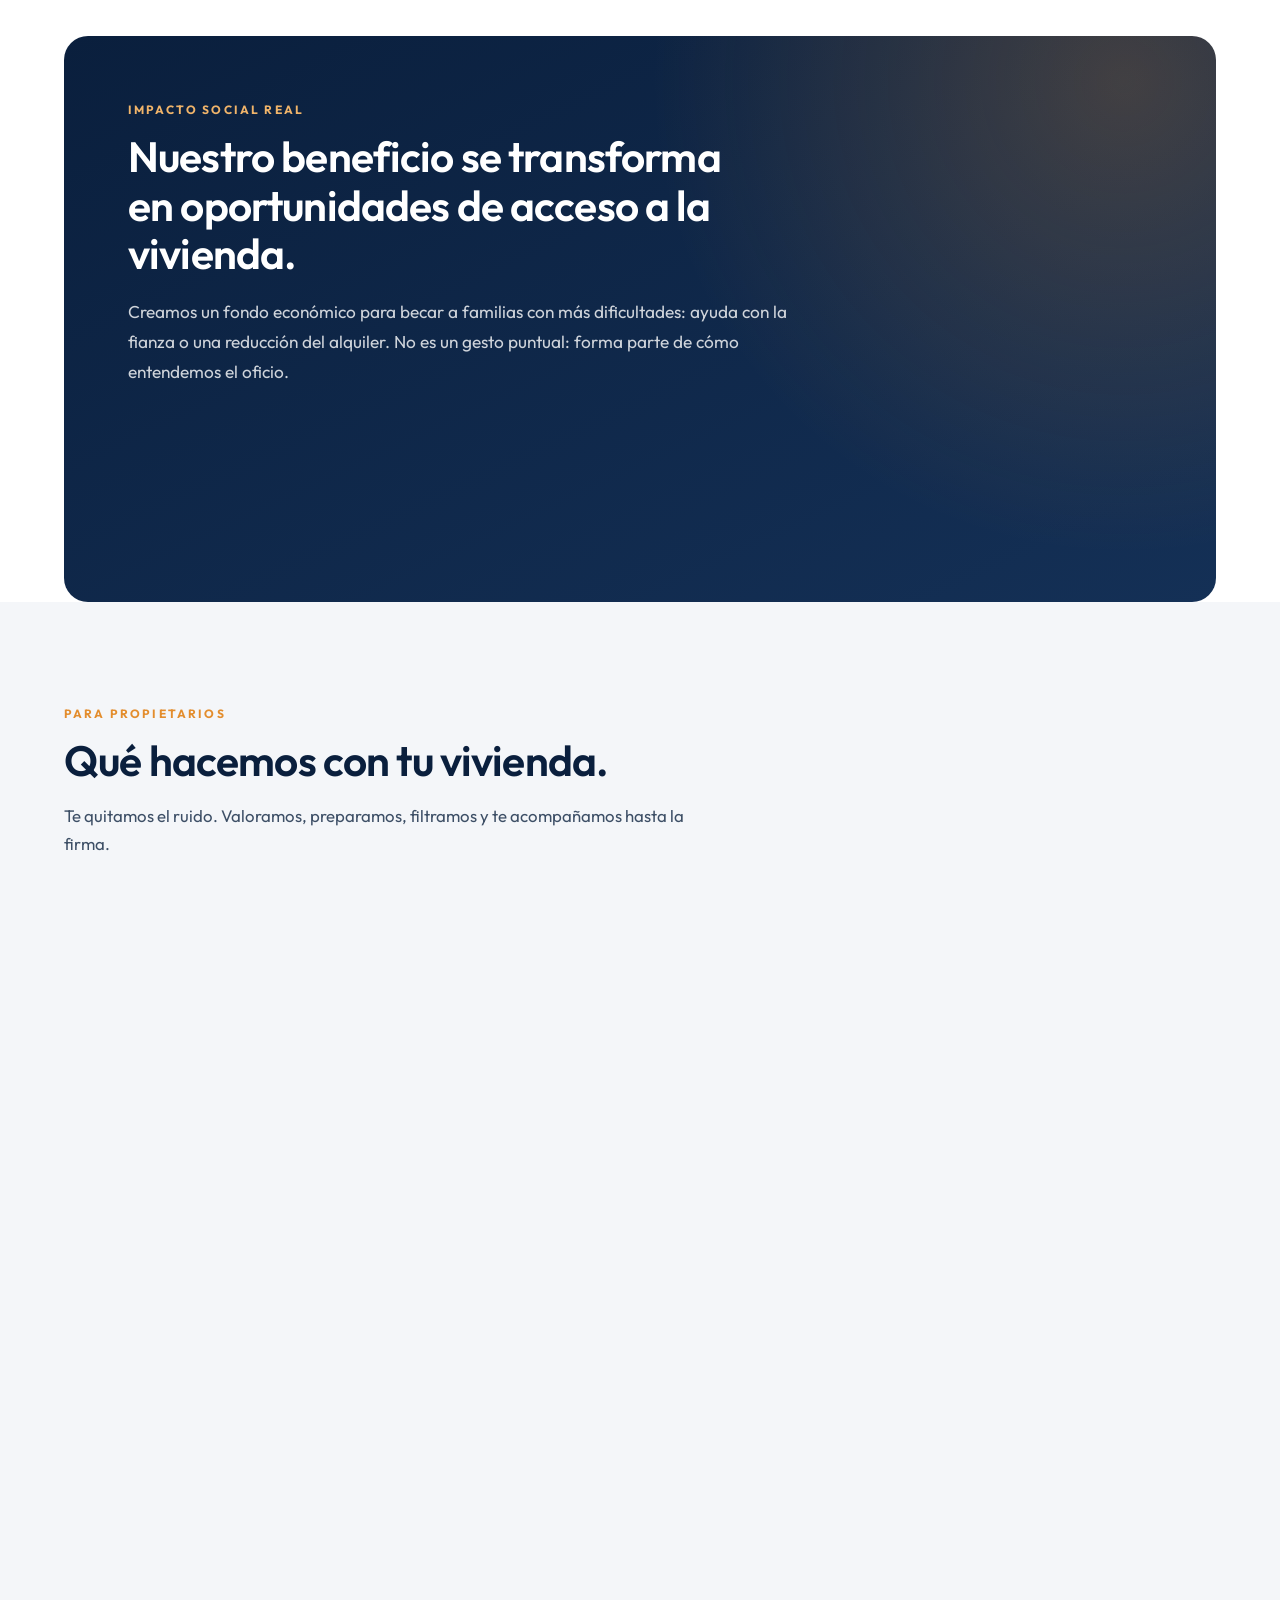
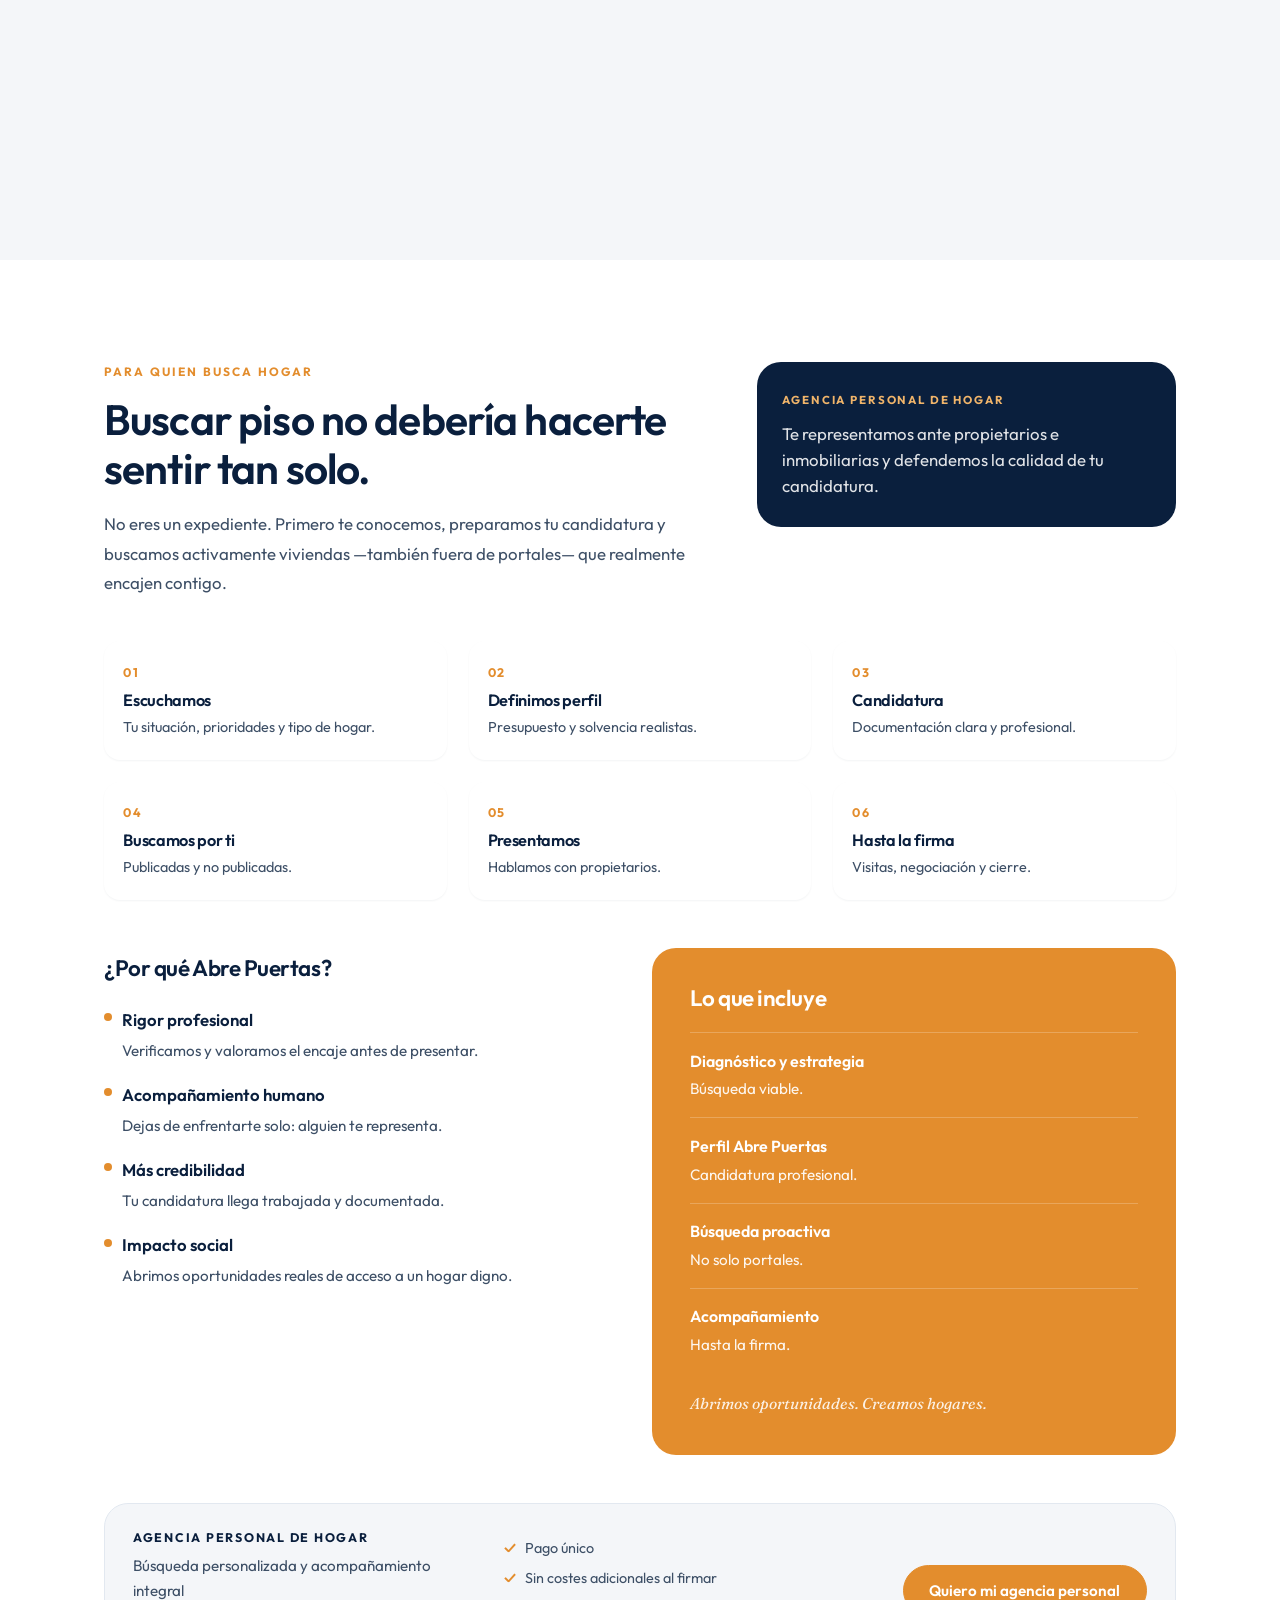
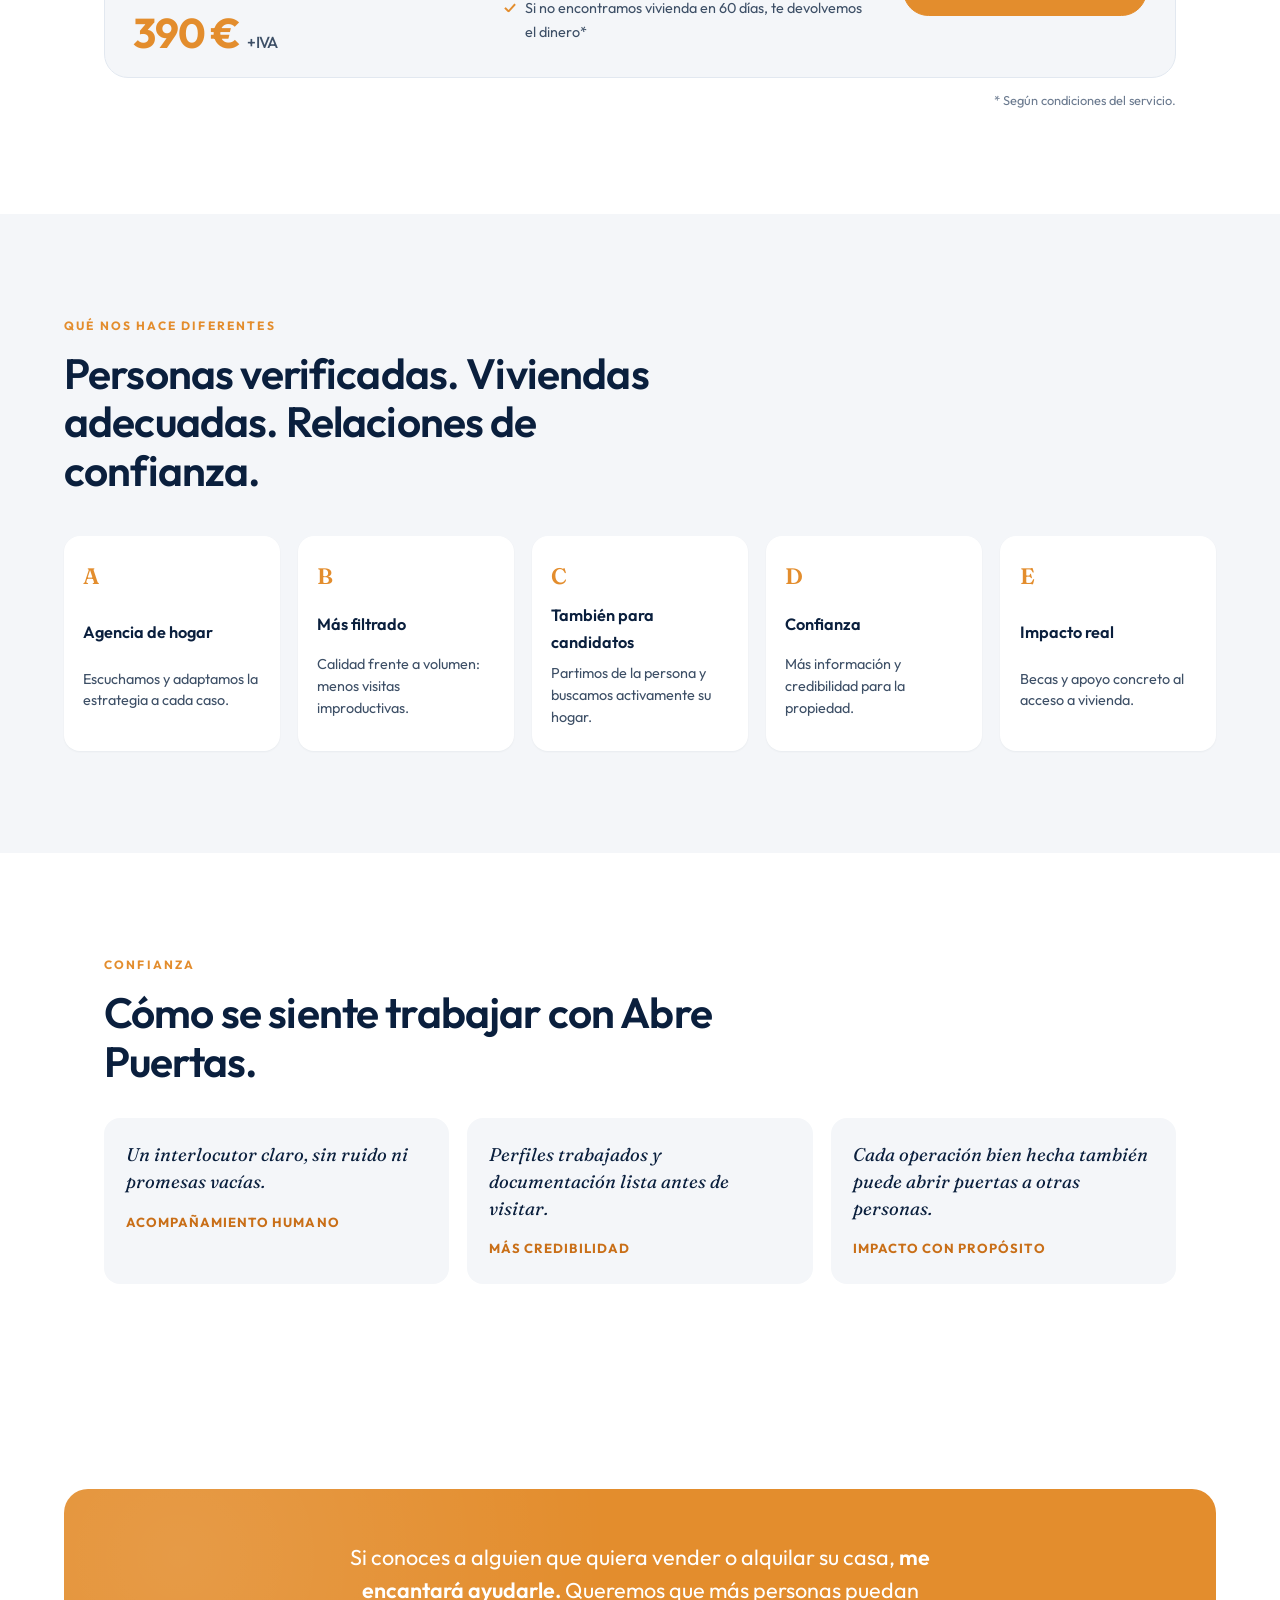
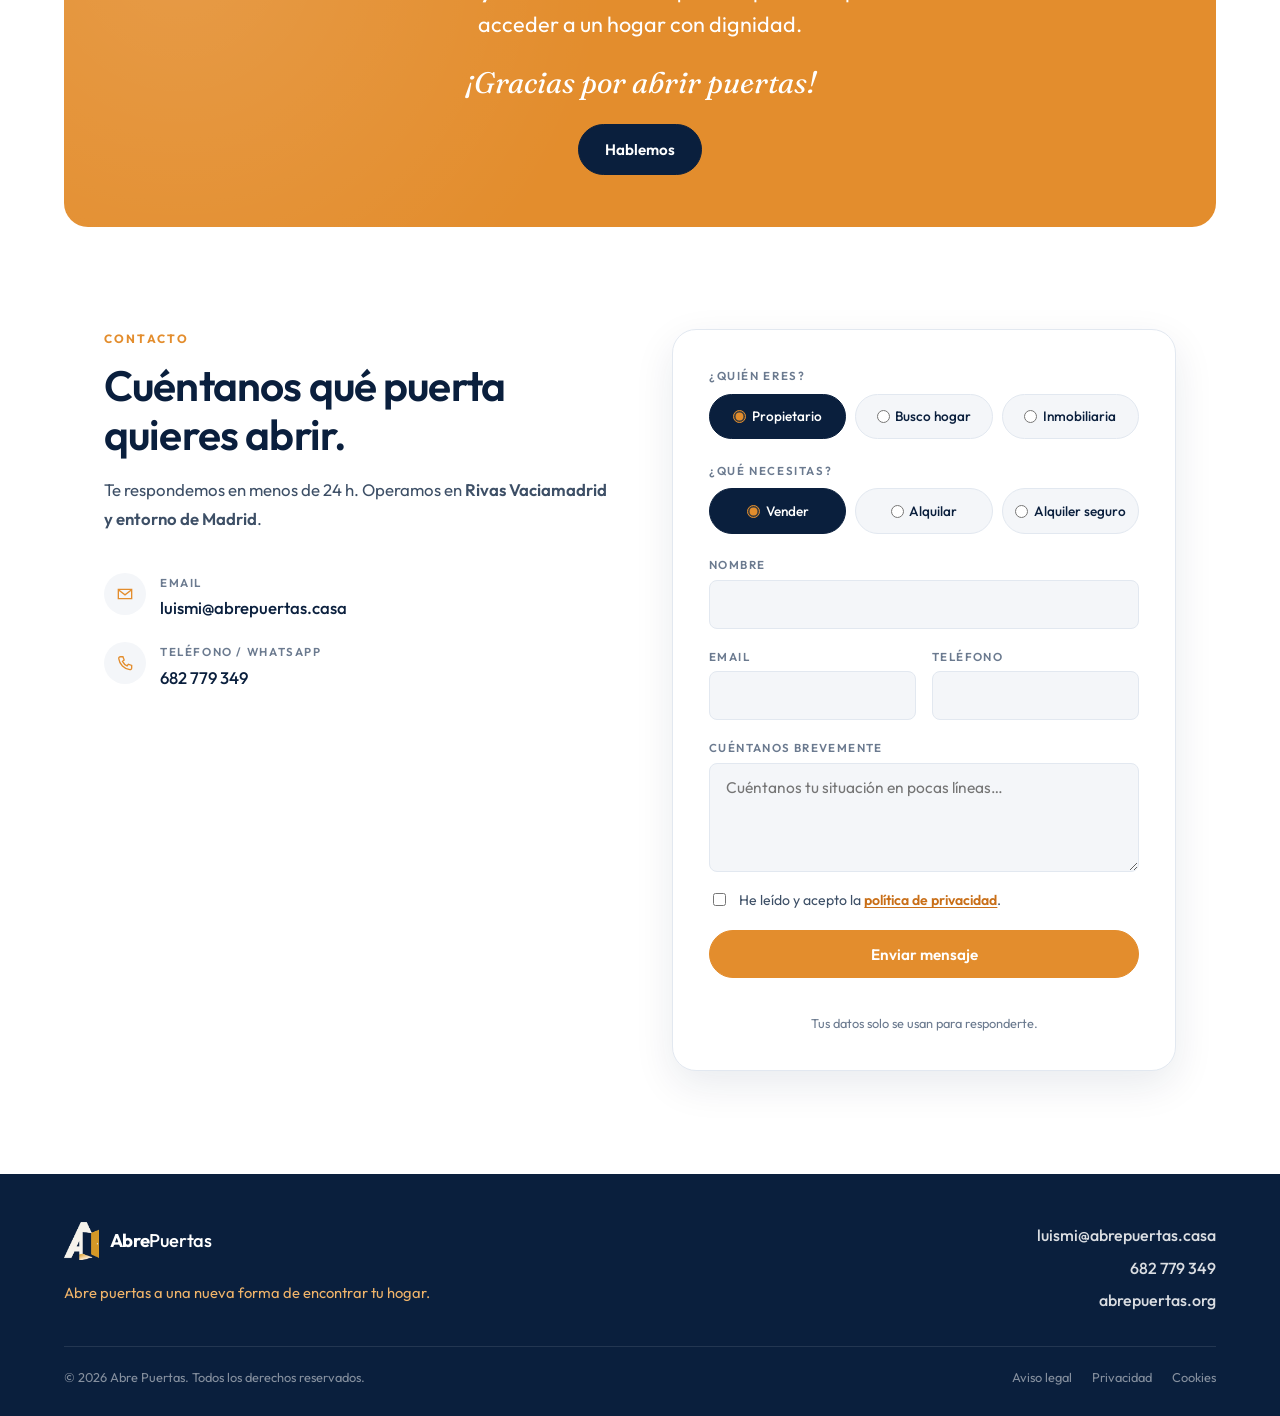
==== commit ef12b1c5: "v04" ====
--- a/index.html
+++ b/index.html
@@ -69,10 +69,10 @@
       <section class="hero" id="inicio" aria-labelledby="hero-title">
         <div class="hero__media" aria-hidden="true">
           <img
-            src="assets/hero-hogar.jpg?v=hogar"
+            src="assets/hero-hogar.jpg?v=piso"
             alt=""
             width="1800"
-            height="1200"
+            height="1202"
             decoding="async"
             fetchpriority="high"
           />
--- a/styles.css
+++ b/styles.css
@@ -427,7 +427,7 @@
   animation: hero-ken 18s ease-out forwards;
   height: 100%;
   object-fit: cover;
-  object-position: center 40%;
+  object-position: center 45%;
   transform: scale(1.04);
   width: 100%;
 }
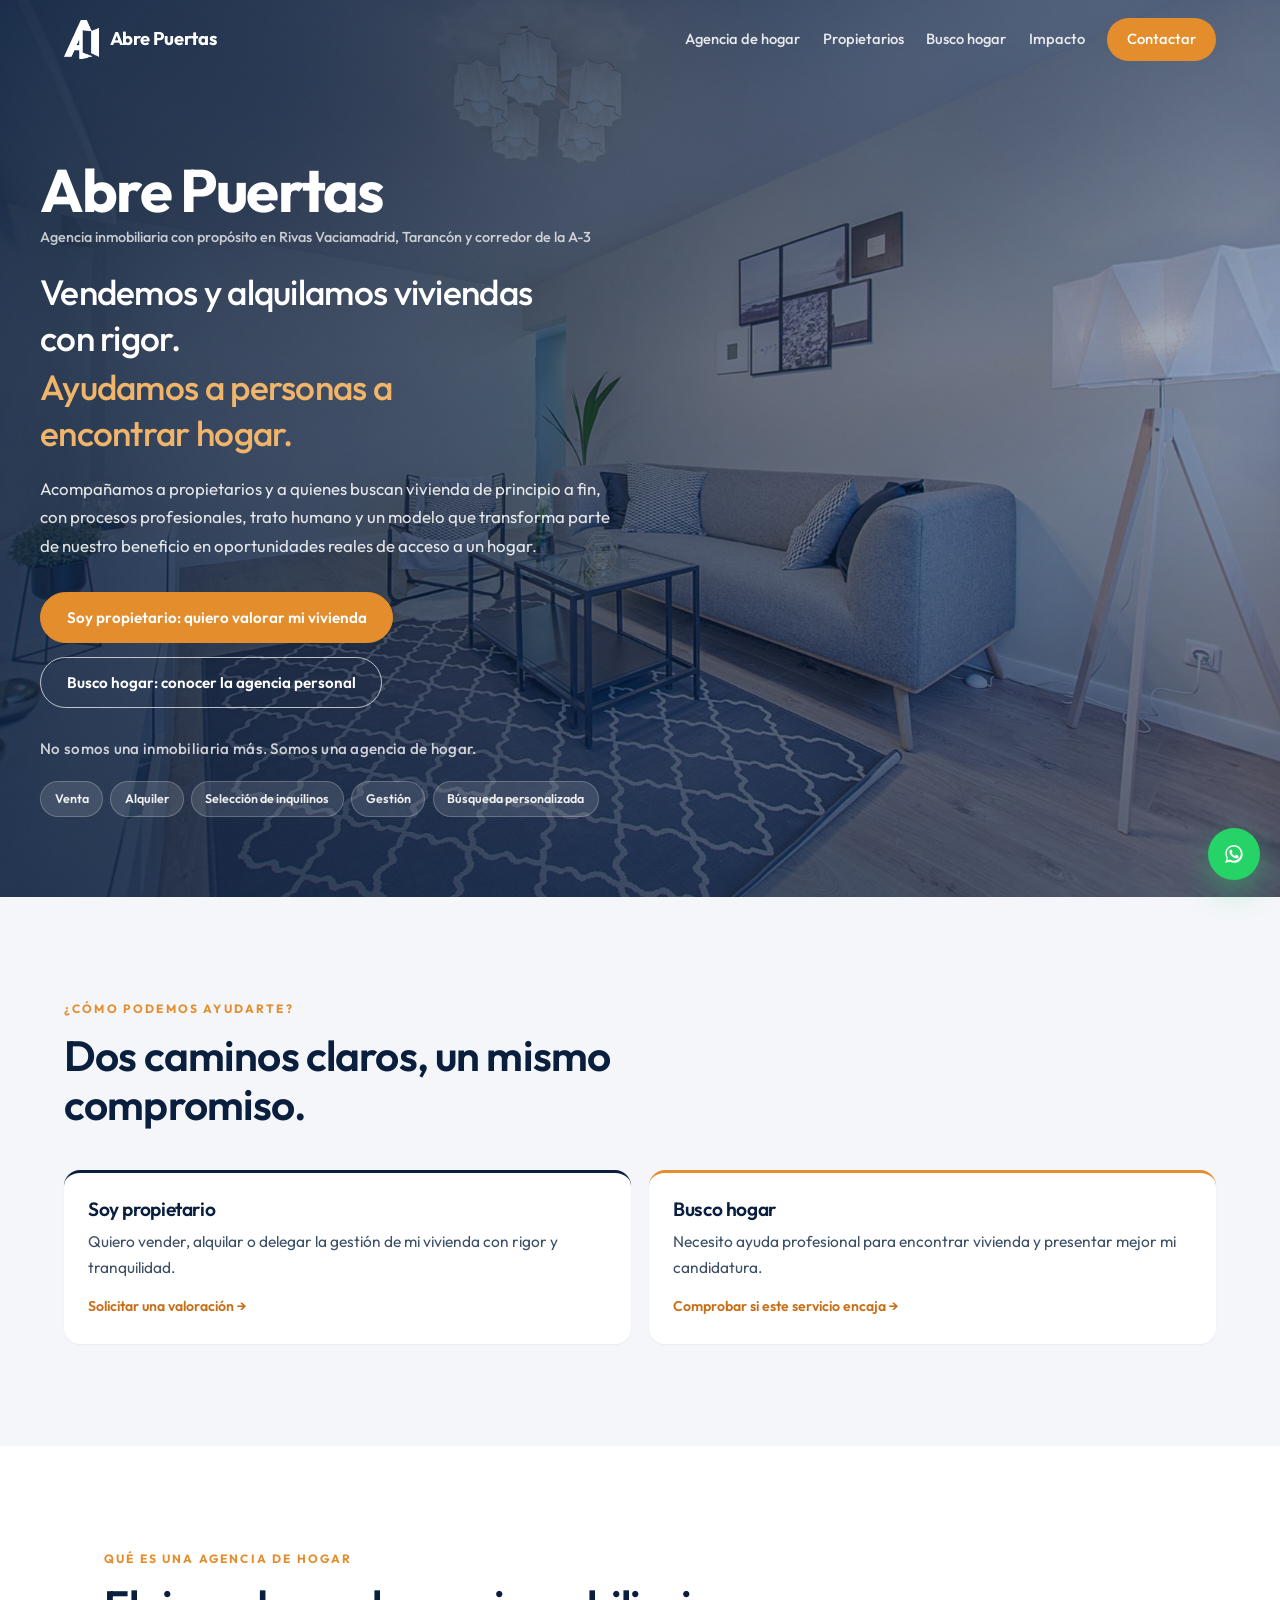
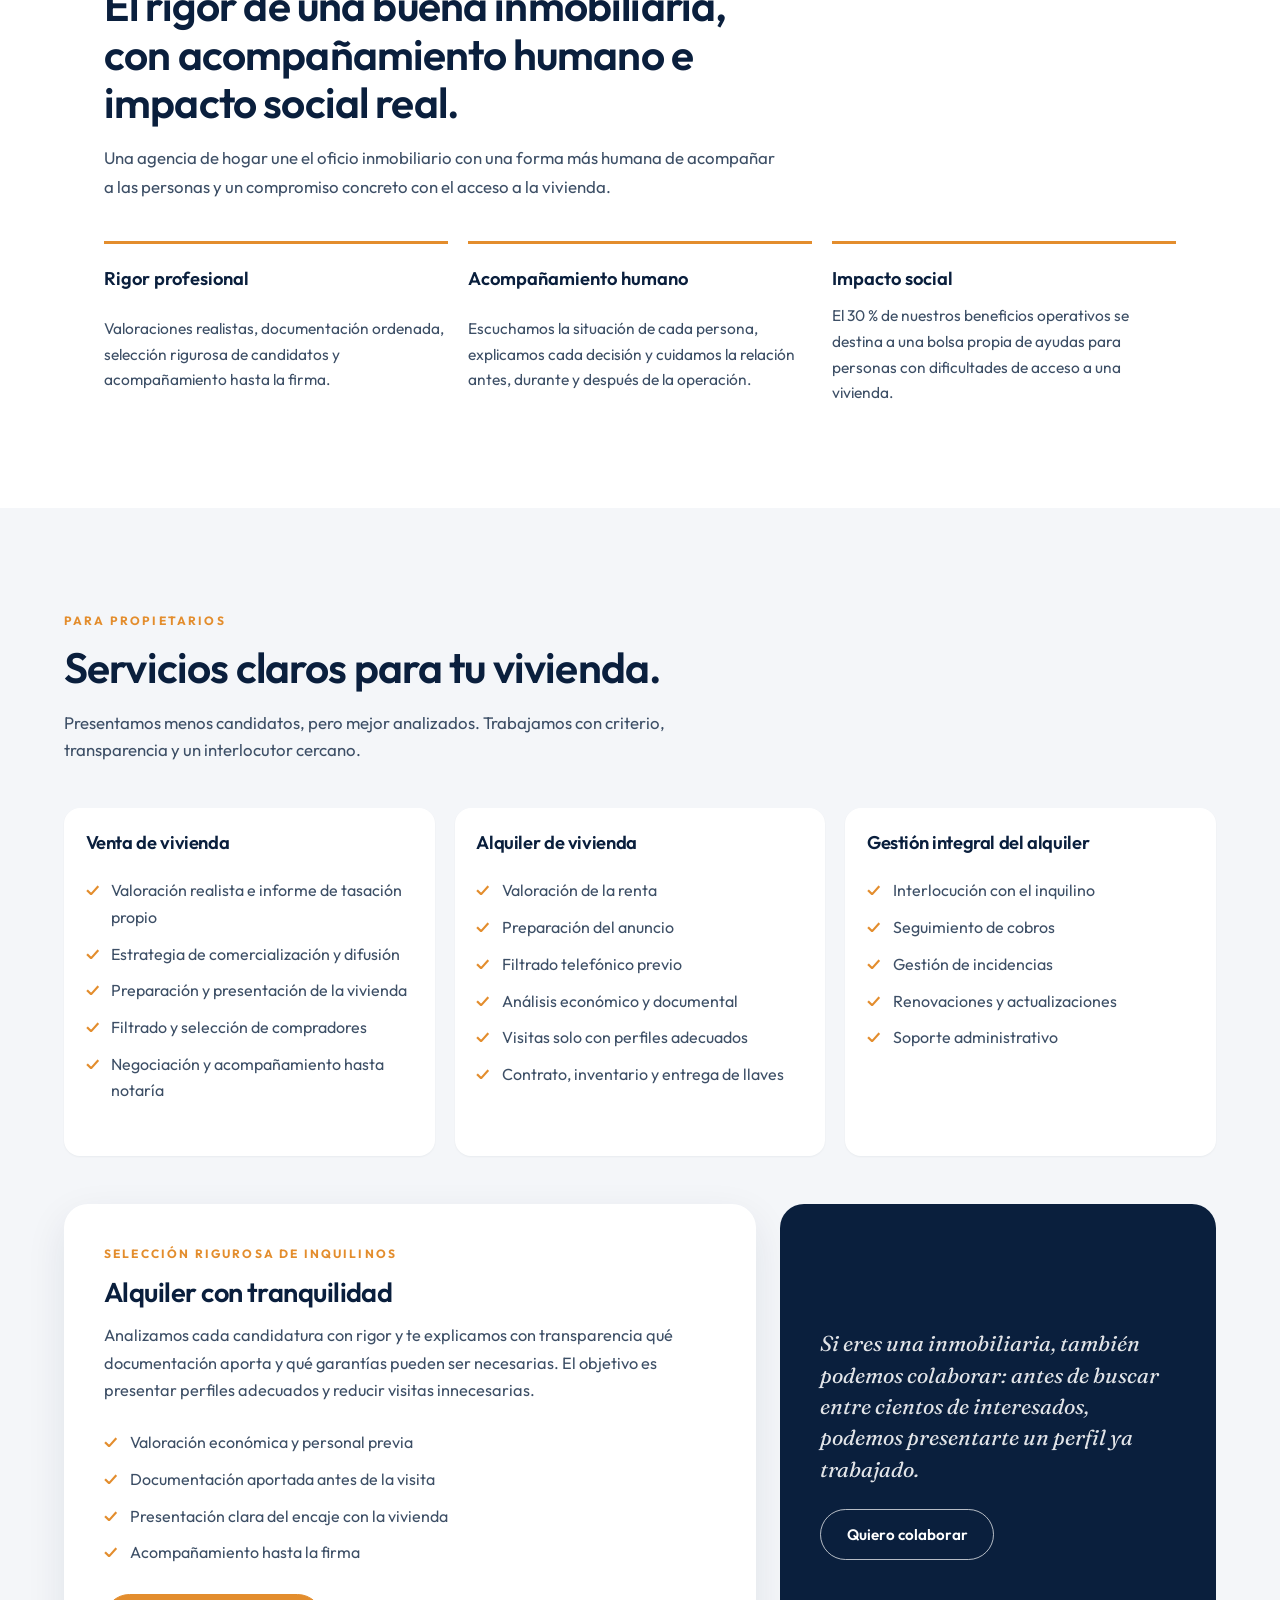
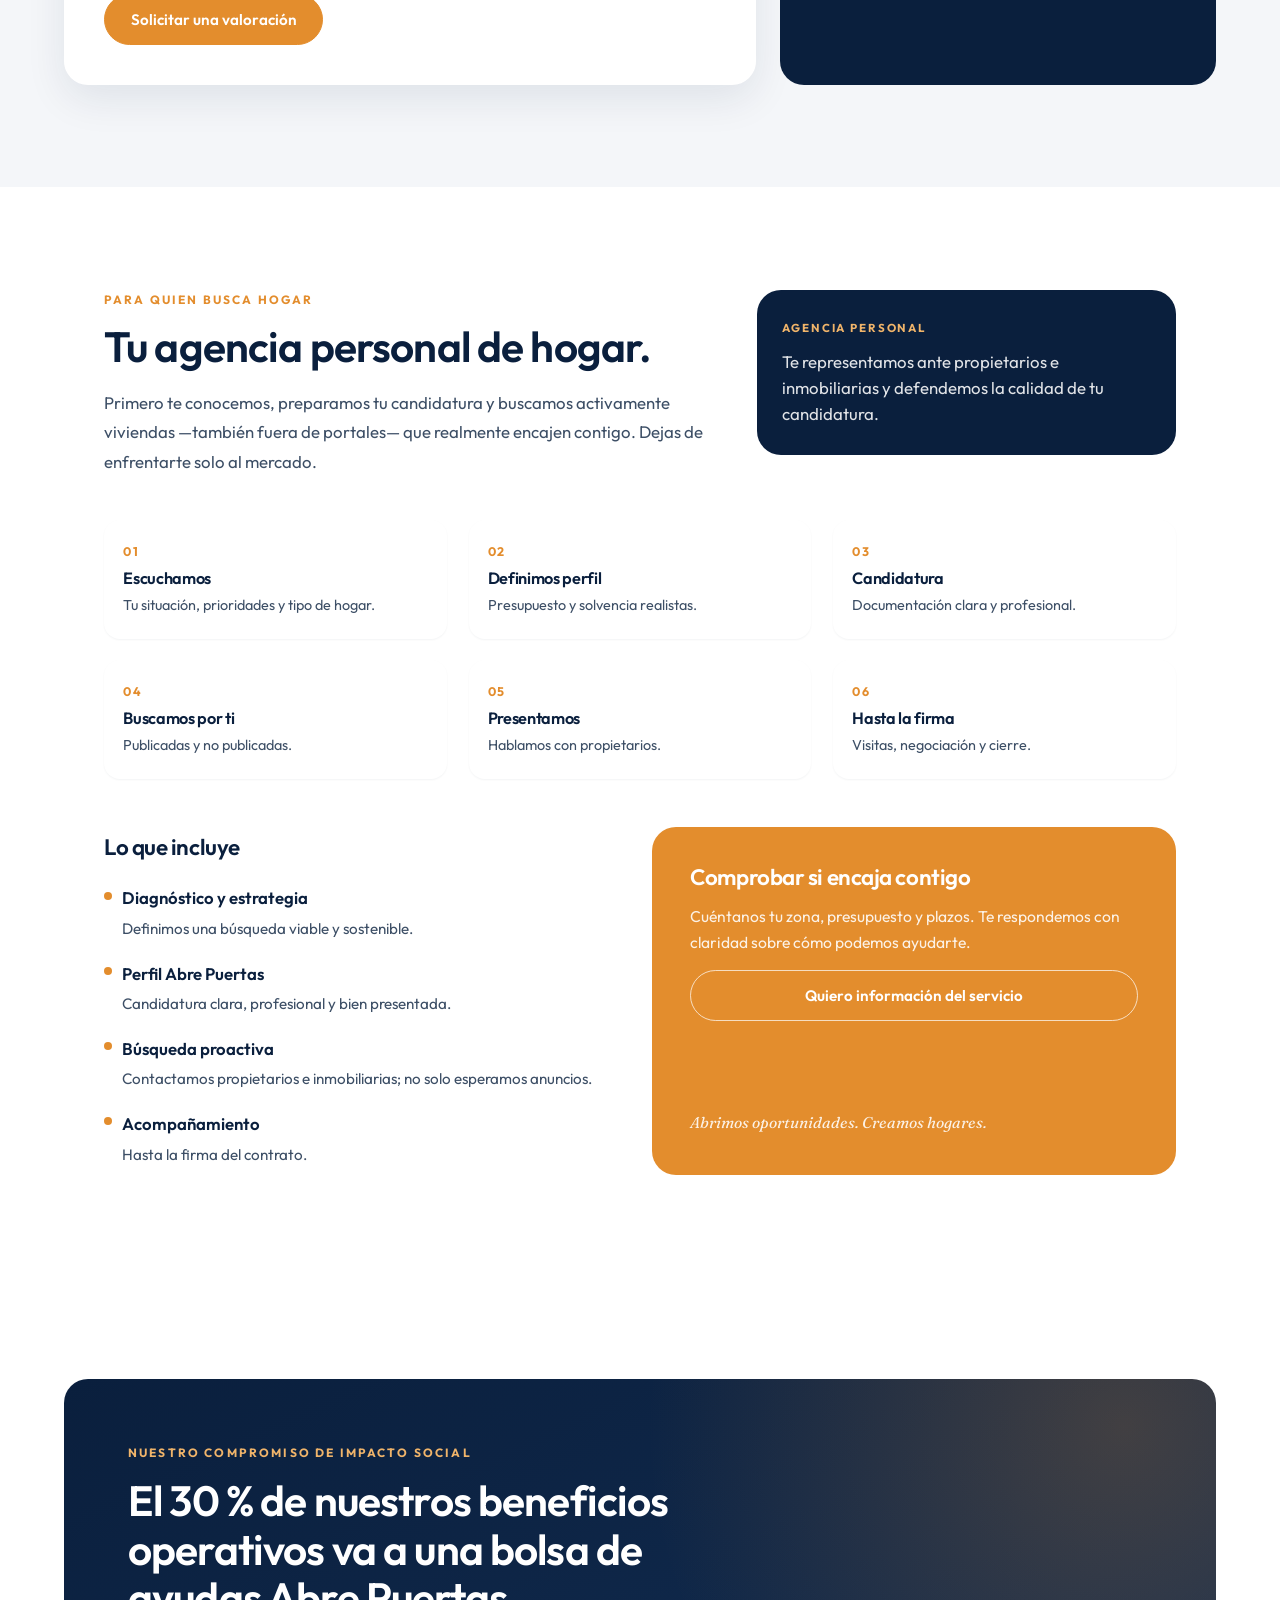
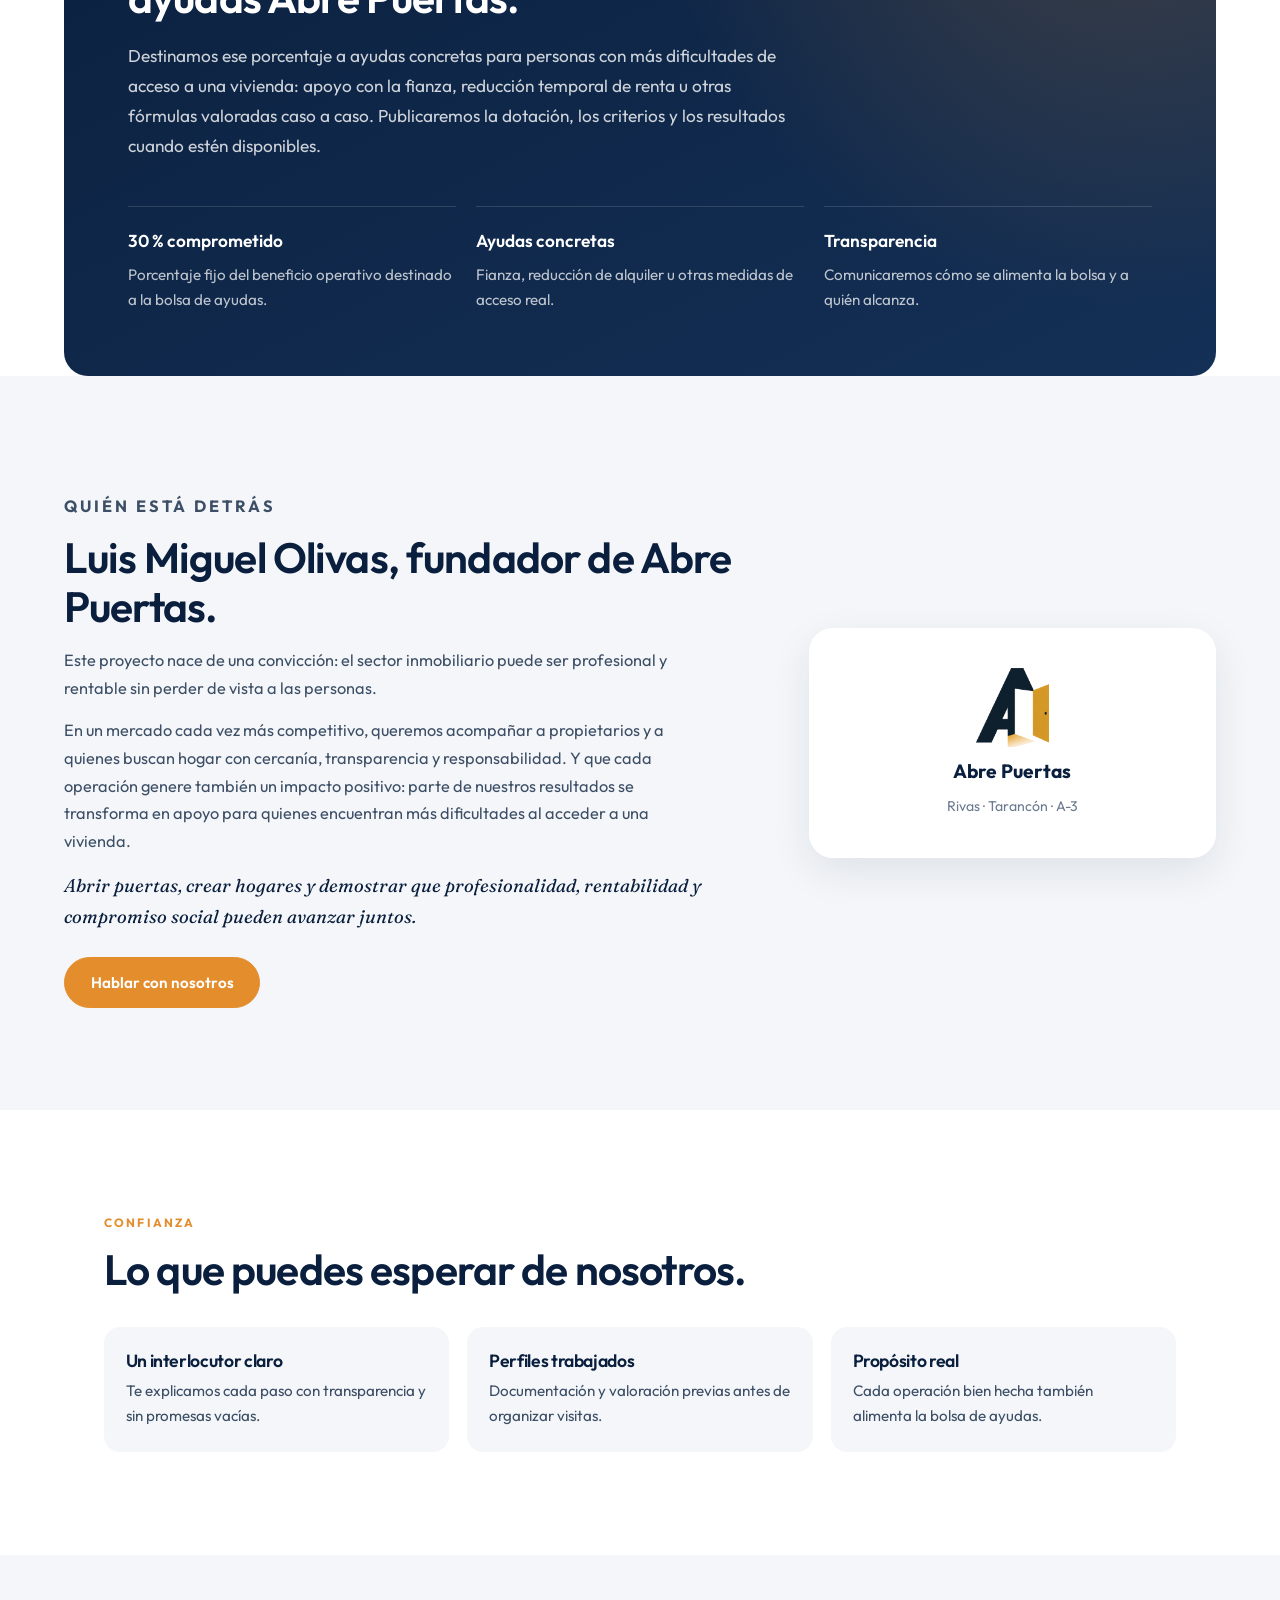
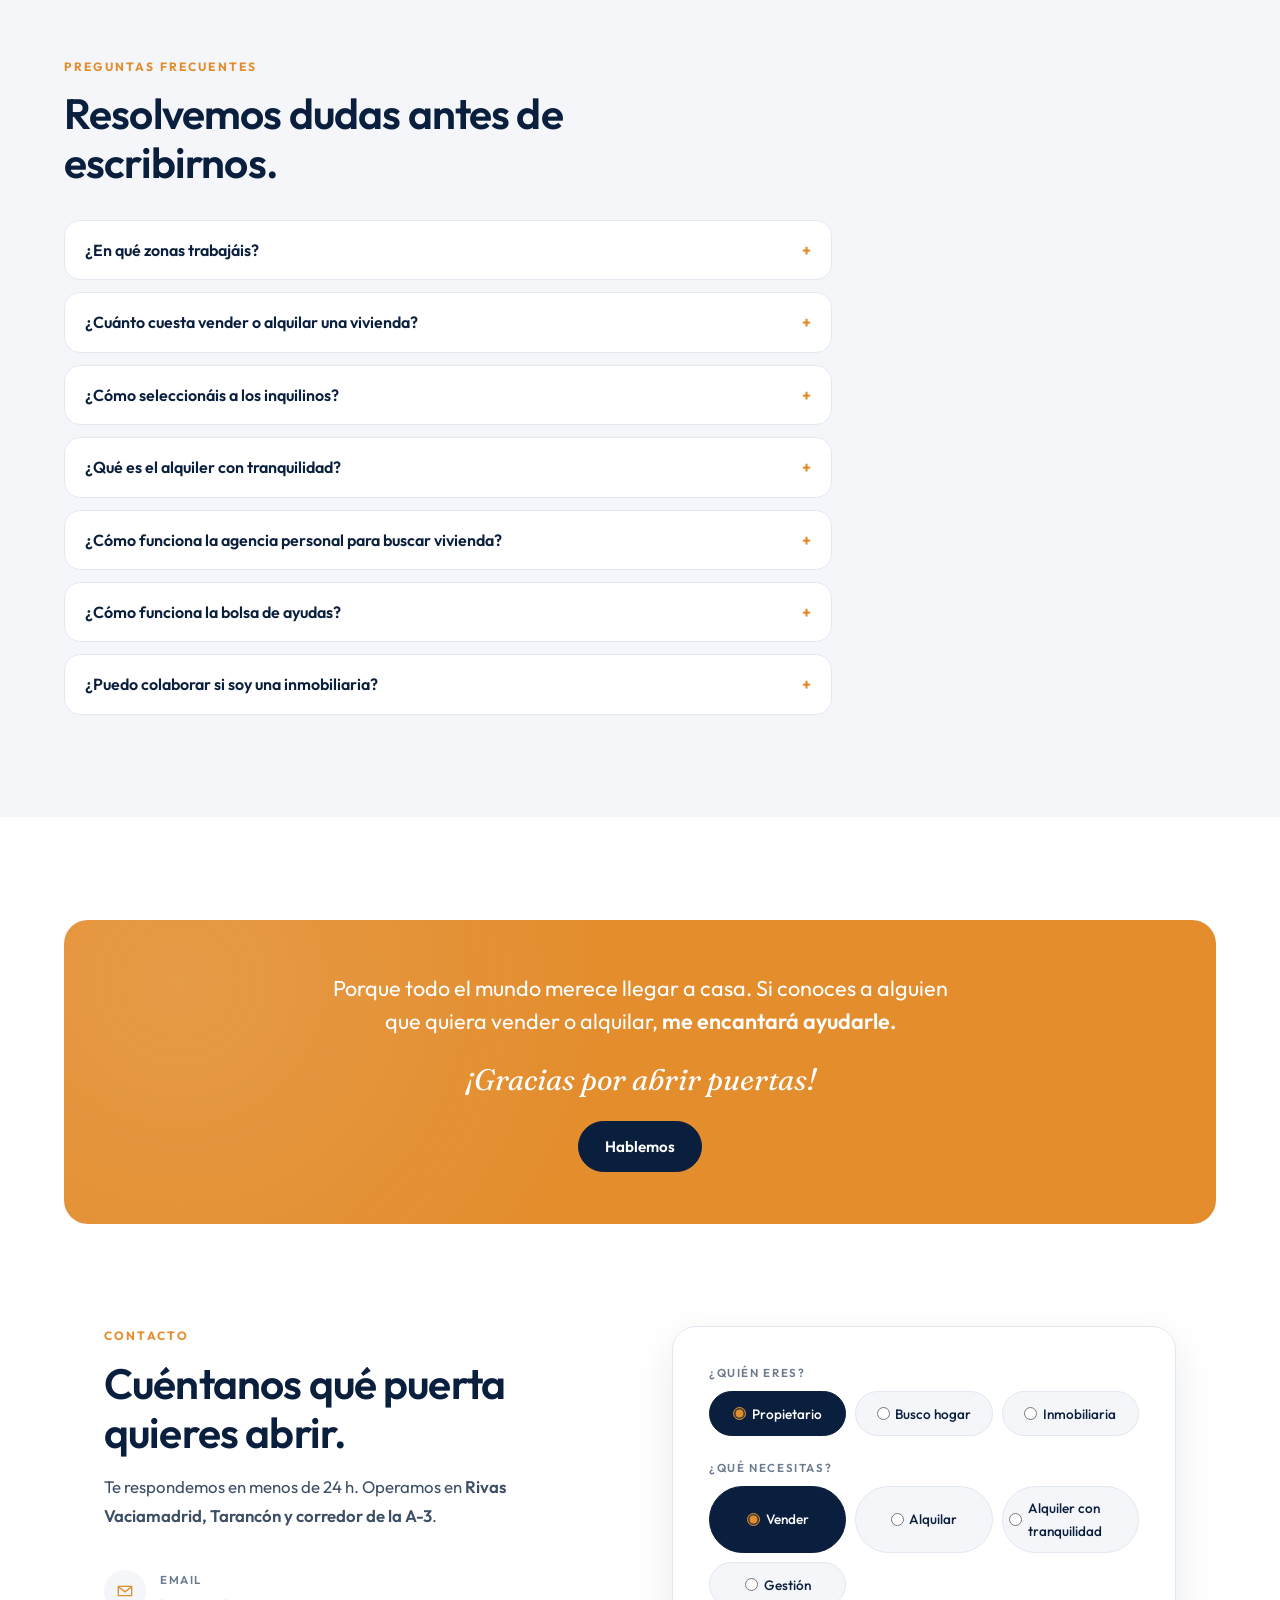
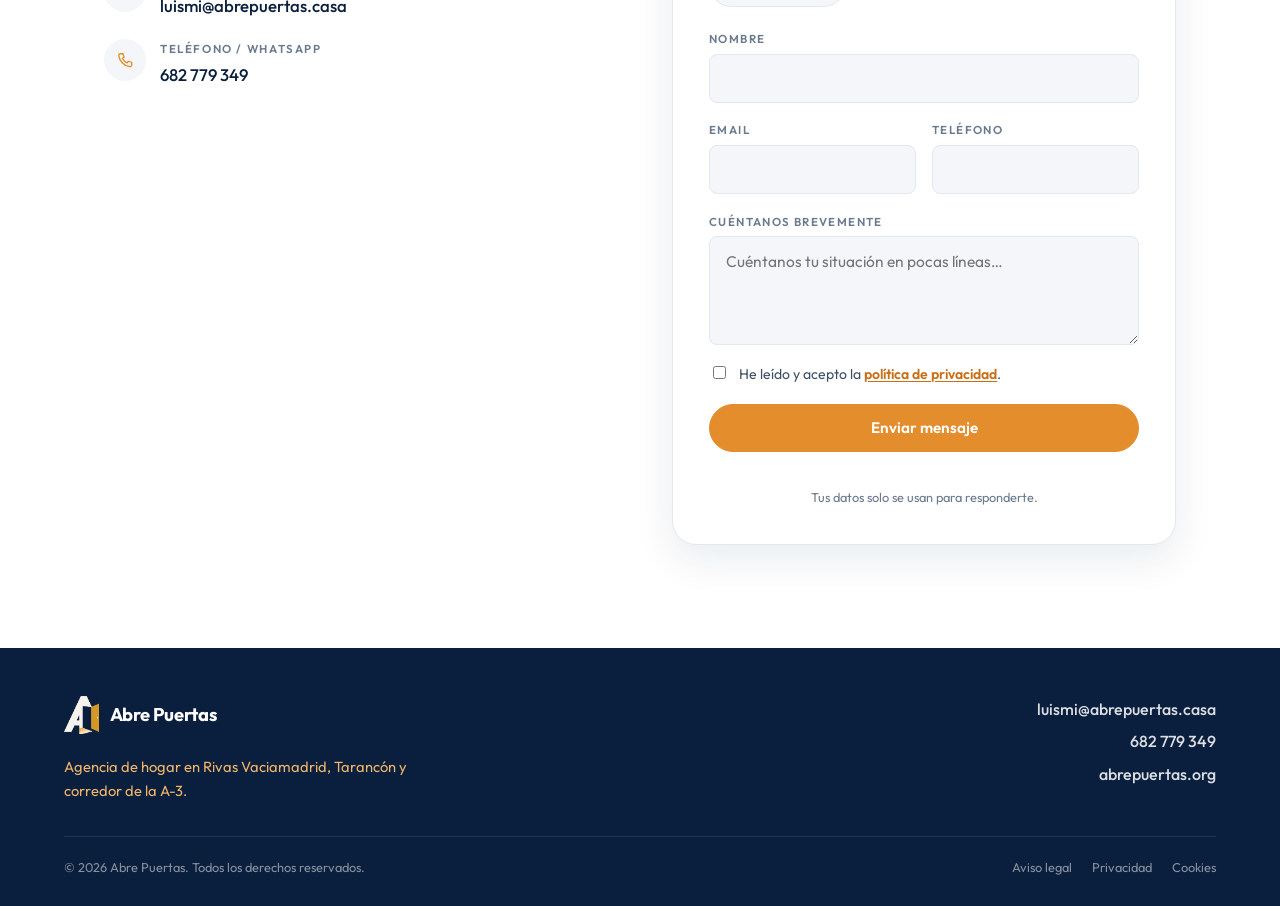
==== commit 907f5e9e: "v05 cambios feedback" ====
--- a/index.html
+++ b/index.html
@@ -6,9 +6,9 @@
     <meta name="theme-color" content="#0a1f3d" />
     <meta
       name="description"
-      content="Abre Puertas, agencia de hogar en Rivas Vaciamadrid y entorno. Venta, alquiler, alquiler seguro y agencia personal para quien busca vivienda."
+      content="Abre Puertas, inmobiliaria con propósito en Rivas Vaciamadrid, Tarancón y corredor de la A-3. Venta, alquiler, selección de inquilinos y agencia personal para quien busca hogar."
     />
-    <title>Abre Puertas | Agencia de hogar</title>
+    <title>Abre Puertas | Inmobiliaria con propósito en Rivas Vaciamadrid</title>
     <link rel="icon" type="image/png" href="assets/abrepuertas-icon.png" />
     <link rel="preconnect" href="https://fonts.googleapis.com" />
     <link rel="preconnect" href="https://fonts.gstatic.com" crossorigin />
@@ -16,7 +16,7 @@
       href="https://fonts.googleapis.com/css2?family=Outfit:wght@400;500;600;700&family=Fraunces:opsz,wght@9..144,500;9..144,600&display=swap"
       rel="stylesheet"
     />
-    <link rel="stylesheet" href="styles.css?v=20260803e" />
+    <link rel="stylesheet" href="styles.css?v=20260816a" />
     <script
       defer
       data-domain="abrepuertas.org"
@@ -38,7 +38,7 @@
             decoding="async"
             fetchpriority="high"
           />
-          <span class="brand__text">Abre<span>Puertas</span></span>
+          <span class="brand__text">Abre Puertas</span>
         </a>
 
         <button
@@ -54,10 +54,10 @@
         </button>
 
         <nav class="site-nav" id="site-nav" aria-label="Navegación principal">
-          <a href="#impacto">Impacto</a>
+          <a href="#agencia">Agencia de hogar</a>
           <a href="#propietarios">Propietarios</a>
           <a href="#inquilinos">Busco hogar</a>
-          <a href="#confianza">Confianza</a>
+          <a href="#impacto">Impacto</a>
           <a href="#contacto" class="site-nav__cta">Contactar</a>
         </nav>
       </div>
@@ -66,6 +66,7 @@
     <div class="nav-overlay" hidden></div>
 
     <main>
+      <!-- 1. PORTADA -->
       <section class="hero" id="inicio" aria-labelledby="hero-title">
         <div class="hero__media" aria-hidden="true">
           <img
@@ -81,181 +82,201 @@
 
         <div class="hero__content">
           <p class="hero__brand">Abre Puertas</p>
-          <p class="hero__tagline">Abrimos oportunidades. Creamos hogares.</p>
-          <p class="hero__zone">Rivas Vaciamadrid y entorno de Madrid</p>
+          <p class="hero__zone">
+            Agencia inmobiliaria con propósito en Rivas Vaciamadrid, Tarancón y corredor de la A-3
+          </p>
           <h1 id="hero-title">
-            No somos una inmobiliaria más.
-            <span>Somos una agencia de hogar.</span>
+            Vendemos y alquilamos viviendas con rigor.
+            <span>Ayudamos a personas a encontrar hogar.</span>
           </h1>
           <p class="hero__lead">
-            Ayudamos a propietarios a vender o alquilar con rigor, cercanía e
-            impacto social. Y a quien busca vivienda, a encontrar su hogar sin
-            sentirse solo.
+            Acompañamos a propietarios y a quienes buscan vivienda de principio
+            a fin, con procesos profesionales, trato humano y un modelo que
+            transforma parte de nuestro beneficio en oportunidades reales de
+            acceso a un hogar.
           </p>
           <div class="hero__actions">
             <a class="button button--primary" href="#contacto" data-rol="propietario">
-              Quiero valorar mi vivienda
+              Soy propietario: quiero valorar mi vivienda
             </a>
-            <a class="button button--ghost" href="#contacto" data-rol="inquilino">
-              Quiero mi agencia personal
+            <a class="button button--ghost" href="#inquilinos" data-rol="inquilino">
+              Busco hogar: conocer la agencia personal
             </a>
           </div>
-          <p class="hero__promise">Tu casa. Tu decisión. Nuestro compromiso.</p>
-        </div>
-      </section>
-
+          <p class="hero__promise">No somos una inmobiliaria más. Somos una agencia de hogar.</p>
+          <ul class="hero__strip" aria-label="Servicios">
+            <li>Venta</li>
+            <li>Alquiler</li>
+            <li>Selección de inquilinos</li>
+            <li>Gestión</li>
+            <li>Búsqueda personalizada</li>
+          </ul>
+        </div>
+      </section>
+
+      <!-- 2. DOS CAMINOS -->
       <section class="paths" aria-labelledby="paths-title">
         <div class="paths__inner">
-          <p class="section-label">Una forma distinta</p>
-          <h2 id="paths-title">
-            Las inmobiliarias tradicionales parten del inmueble.
-            <em>Nosotros también partimos de la persona.</em>
-          </h2>
-          <div class="paths__grid">
+          <p class="section-label">¿Cómo podemos ayudarte?</p>
+          <h2 id="paths-title">Dos caminos claros, un mismo compromiso.</h2>
+          <div class="paths__grid paths__grid--two">
             <a class="path-card" href="#propietarios">
-              <h3>Propietarios</h3>
-              <p>Venta, alquiler y alquiler seguro. Menos ruido, mejores perfiles.</p>
-              <span>Ver cómo trabajamos →</span>
+              <h3>Soy propietario</h3>
+              <p>
+                Quiero vender, alquilar o delegar la gestión de mi vivienda con
+                rigor y tranquilidad.
+              </p>
+              <span>Solicitar una valoración →</span>
             </a>
             <a class="path-card path-card--accent" href="#inquilinos">
               <h3>Busco hogar</h3>
-              <p>Agencia personal: te conocemos, preparamos tu perfil y buscamos por ti.</p>
-              <span>Ver el servicio →</span>
+              <p>
+                Necesito ayuda profesional para encontrar vivienda y presentar
+                mejor mi candidatura.
+              </p>
+              <span>Comprobar si este servicio encaja →</span>
             </a>
-            <a class="path-card" href="#impacto">
-              <h3>Impacto social</h3>
-              <p>El beneficio se transforma en becas y apoyo real al acceso a vivienda.</p>
-              <span>Conocer el fondo →</span>
-            </a>
-          </div>
-          <ul class="services-strip" aria-label="Servicios">
-            <li>Compra-venta</li>
-            <li>Alquiler</li>
-            <li>Alquiler seguro</li>
-            <li>Agencia personal</li>
-          </ul>
-        </div>
-      </section>
-
-      <section class="impact" id="impacto" aria-labelledby="impact-title">
-        <div class="impact__inner">
-          <div class="impact__copy">
-            <p class="section-label">Impacto social real</p>
-            <h2 id="impact-title">
-              Nuestro beneficio se transforma en oportunidades de acceso a la vivienda.
-            </h2>
-            <p>
-              Creamos un fondo económico para becar a familias con más
-              dificultades: ayuda con la fianza o una reducción del alquiler.
-              No es un gesto puntual: forma parte de cómo entendemos el oficio.
-            </p>
-          </div>
-          <ul class="impact__points">
+          </div>
+        </div>
+      </section>
+
+      <!-- 3. QUÉ ES UNA AGENCIA DE HOGAR -->
+      <section class="pillars" id="agencia" aria-labelledby="pillars-title">
+        <div class="pillars__inner">
+          <p class="section-label">Qué es una agencia de hogar</p>
+          <h2 id="pillars-title">
+            El rigor de una buena inmobiliaria, con acompañamiento humano e impacto social real.
+          </h2>
+          <p class="pillars__lead">
+            Una agencia de hogar une el oficio inmobiliario con una forma más
+            humana de acompañar a las personas y un compromiso concreto con el
+            acceso a la vivienda.
+          </p>
+          <ul class="pillars__grid">
             <li>
-              <strong>Fondo propio</strong>
-              <span>Becas para quien necesita un empujón real al acceder a un hogar.</span>
+              <strong>Rigor profesional</strong>
+              <span>
+                Valoraciones realistas, documentación ordenada, selección
+                rigurosa de candidatos y acompañamiento hasta la firma.
+              </span>
             </li>
             <li>
-              <strong>Apoyo concreto</strong>
-              <span>Fianza o reducción de alquiler, valorado caso a caso.</span>
+              <strong>Acompañamiento humano</strong>
+              <span>
+                Escuchamos la situación de cada persona, explicamos cada
+                decisión y cuidamos la relación antes, durante y después de la
+                operación.
+              </span>
             </li>
             <li>
-              <strong>Propósito en cada operación</strong>
-              <span>Vender o alquilar también puede abrir puertas a otras personas.</span>
+              <strong>Impacto social</strong>
+              <span>
+                El 30&nbsp;% de nuestros beneficios operativos se destina a una
+                bolsa propia de ayudas para personas con dificultades de acceso
+                a una vivienda.
+              </span>
             </li>
           </ul>
         </div>
       </section>
 
+      <!-- 4. SERVICIOS PROPIETARIOS -->
       <section class="audience" id="propietarios" aria-labelledby="owners-title">
         <div class="audience__head">
           <p class="section-label">Para propietarios</p>
-          <h2 id="owners-title">Qué hacemos con tu vivienda.</h2>
+          <h2 id="owners-title">Servicios claros para tu vivienda.</h2>
           <p>
-            Te quitamos el ruido. Valoramos, preparamos, filtramos y te
-            acompañamos hasta la firma.
+            Presentamos menos candidatos, pero mejor analizados. Trabajamos con
+            criterio, transparencia y un interlocutor cercano.
           </p>
         </div>
 
-        <ol class="process">
-          <li>
-            <span class="process__num">01</span>
-            <h3>Valoramos</h3>
-            <p>Análisis realista para una estrategia que encaje contigo.</p>
-          </li>
-          <li>
-            <span class="process__num">02</span>
-            <h3>Preparamos y difundimos</h3>
-            <p>Presentación cuidada y difusión con criterio, no a volumen.</p>
-          </li>
-          <li>
-            <span class="process__num">03</span>
-            <h3>Filtramos</h3>
-            <p>Calidad de perfiles frente a cantidad de visitas.</p>
-          </li>
-          <li>
-            <span class="process__num">04</span>
-            <h3>Organizamos visitas</h3>
-            <p>Agenda ordenada, sin agobios ni improvisación.</p>
-          </li>
-          <li>
-            <span class="process__num">05</span>
-            <h3>Hasta la firma</h3>
-            <p>Cuidamos el proceso y las decisiones clave.</p>
-          </li>
-        </ol>
-
-        <div class="safe" id="alquiler-seguro">
+        <div class="owner-services">
+          <article>
+            <h3>Venta de vivienda</h3>
+            <ul class="check-list">
+              <li>Valoración realista e informe de tasación propio</li>
+              <li>Estrategia de comercialización y difusión</li>
+              <li>Preparación y presentación de la vivienda</li>
+              <li>Filtrado y selección de compradores</li>
+              <li>Negociación y acompañamiento hasta notaría</li>
+            </ul>
+          </article>
+          <article>
+            <h3>Alquiler de vivienda</h3>
+            <ul class="check-list">
+              <li>Valoración de la renta</li>
+              <li>Preparación del anuncio</li>
+              <li>Filtrado telefónico previo</li>
+              <li>Análisis económico y documental</li>
+              <li>Visitas solo con perfiles adecuados</li>
+              <li>Contrato, inventario y entrega de llaves</li>
+            </ul>
+          </article>
+          <article>
+            <h3>Gestión integral del alquiler</h3>
+            <ul class="check-list">
+              <li>Interlocución con el inquilino</li>
+              <li>Seguimiento de cobros</li>
+              <li>Gestión de incidencias</li>
+              <li>Renovaciones y actualizaciones</li>
+              <li>Soporte administrativo</li>
+            </ul>
+          </article>
+        </div>
+
+        <div class="safe" id="alquiler-tranquilidad">
           <div class="safe__main">
-            <p class="section-label">Alquiler seguro</p>
-            <h3>Tranquilidad con un proceso riguroso —sin promesas imposibles.</h3>
-            <div class="safe__cols">
-              <div>
-                <p class="safe__col-title">Qué incluye</p>
-                <ul class="check-list">
-                  <li>Candidatos analizados, documentados y acompañados</li>
-                  <li>Valoración económica y personal previa</li>
-                  <li>Documentación aportada antes de la visita</li>
-                  <li>Presentación honesta del encaje</li>
-                  <li>Menos visitas innecesarias</li>
-                </ul>
-              </div>
-              <div>
-                <p class="safe__col-title">Qué no es</p>
-                <ul class="check-list check-list--muted">
-                  <li>No es un seguro de impago ni un aval bancario</li>
-                  <li>No sustituye garantías legales o económicas</li>
-                  <li>No prometemos cero incidencias</li>
-                </ul>
-              </div>
-            </div>
-            <a class="button button--primary" href="#contacto" data-rol="propietario" data-interes="alquiler-seguro">
-              Quiero alquilar con tranquilidad
+            <p class="section-label">Selección rigurosa de inquilinos</p>
+            <h3>Alquiler con tranquilidad</h3>
+            <p>
+              Analizamos cada candidatura con rigor y te explicamos con
+              transparencia qué documentación aporta y qué garantías pueden ser
+              necesarias. El objetivo es presentar perfiles adecuados y reducir
+              visitas innecesarias.
+            </p>
+            <ul class="check-list">
+              <li>Valoración económica y personal previa</li>
+              <li>Documentación aportada antes de la visita</li>
+              <li>Presentación clara del encaje con la vivienda</li>
+              <li>Acompañamiento hasta la firma</li>
+            </ul>
+            <a
+              class="button button--primary"
+              href="#contacto"
+              data-rol="propietario"
+              data-interes="alquiler-tranquilidad"
+            >
+              Solicitar una valoración
             </a>
           </div>
           <aside class="safe__aside">
             <p class="safe__quote">
-              «Antes de buscar entre cientos de interesados, permítenos
-              presentarte al inquilino que puede encajar con tu vivienda.»
-            </p>
-            <p class="safe__note">También colaboramos con inmobiliarias.</p>
+              Si eres una inmobiliaria, también podemos colaborar: antes de
+              buscar entre cientos de interesados, podemos presentarte un perfil
+              ya trabajado.
+            </p>
+            <a class="button button--ghost" href="#contacto" data-rol="inmobiliaria">
+              Quiero colaborar
+            </a>
           </aside>
         </div>
       </section>
 
+      <!-- 5. AGENCIA PERSONAL -->
       <section class="tenants" id="inquilinos" aria-labelledby="tenants-title">
         <div class="tenants__hero">
           <div class="tenants__copy">
             <p class="section-label">Para quien busca hogar</p>
-            <h2 id="tenants-title">Buscar piso no debería hacerte sentir tan solo.</h2>
+            <h2 id="tenants-title">Tu agencia personal de hogar.</h2>
             <p>
-              No eres un expediente. Primero te conocemos, preparamos tu
-              candidatura y buscamos activamente viviendas —también fuera de
-              portales— que realmente encajen contigo.
+              Primero te conocemos, preparamos tu candidatura y buscamos
+              activamente viviendas —también fuera de portales— que realmente
+              encajen contigo. Dejas de enfrentarte solo al mercado.
             </p>
           </div>
           <aside class="tenants__badge">
-            <p class="tenants__badge-kicker">Agencia personal de hogar</p>
+            <p class="tenants__badge-kicker">Agencia personal</p>
             <p>
               Te representamos ante propietarios e inmobiliarias y defendemos
               la calidad de tu candidatura.
@@ -298,145 +319,215 @@
 
         <div class="tenant-value">
           <div class="tenant-value__why">
-            <h3>¿Por qué Abre Puertas?</h3>
+            <h3>Lo que incluye</h3>
             <ul>
               <li>
-                <strong>Rigor profesional</strong>
-                <span>Verificamos y valoramos el encaje antes de presentar.</span>
+                <strong>Diagnóstico y estrategia</strong>
+                <span>Definimos una búsqueda viable y sostenible.</span>
               </li>
               <li>
-                <strong>Acompañamiento humano</strong>
-                <span>Dejas de enfrentarte solo: alguien te representa.</span>
+                <strong>Perfil Abre Puertas</strong>
+                <span>Candidatura clara, profesional y bien presentada.</span>
               </li>
               <li>
-                <strong>Más credibilidad</strong>
-                <span>Tu candidatura llega trabajada y documentada.</span>
+                <strong>Búsqueda proactiva</strong>
+                <span>Contactamos propietarios e inmobiliarias; no solo esperamos anuncios.</span>
               </li>
               <li>
-                <strong>Impacto social</strong>
-                <span>Abrimos oportunidades reales de acceso a un hogar digno.</span>
+                <strong>Acompañamiento</strong>
+                <span>Hasta la firma del contrato.</span>
               </li>
             </ul>
           </div>
           <aside class="tenant-value__includes">
-            <h3>Lo que incluye</h3>
-            <ul>
-              <li><strong>Diagnóstico y estrategia</strong> Búsqueda viable.</li>
-              <li><strong>Perfil Abre Puertas</strong> Candidatura profesional.</li>
-              <li><strong>Búsqueda proactiva</strong> No solo portales.</li>
-              <li><strong>Acompañamiento</strong> Hasta la firma.</li>
-            </ul>
+            <h3>Comprobar si encaja contigo</h3>
+            <p>
+              Cuéntanos tu zona, presupuesto y plazos. Te respondemos con
+              claridad sobre cómo podemos ayudarte.
+            </p>
+            <a class="button button--ghost" href="#contacto" data-rol="inquilino">
+              Quiero información del servicio
+            </a>
             <p class="tenant-value__motto">Abrimos oportunidades. Creamos hogares.</p>
           </aside>
         </div>
-
-        <div class="pricing" id="precio">
-          <div class="pricing__bar">
-            <div class="pricing__info">
-              <p class="pricing__label">Agencia personal de hogar</p>
-              <p class="pricing__desc">Búsqueda personalizada y acompañamiento integral</p>
-              <p class="pricing__price">390&nbsp;€ <span>+ IVA</span></p>
-            </div>
-            <ul class="pricing__perks">
-              <li>Pago único</li>
-              <li>Sin costes adicionales al firmar</li>
-              <li>Si no encontramos vivienda en 60 días, te devolvemos el dinero*</li>
-            </ul>
-            <a class="button button--primary" href="#contacto" data-rol="inquilino">
-              Quiero mi agencia personal
-            </a>
-          </div>
-          <p class="pricing__legal">* Según condiciones del servicio.</p>
-        </div>
-      </section>
-
-      <section class="diff" id="diferencial" aria-labelledby="diff-title">
-        <div class="diff__intro">
-          <p class="section-label">Qué nos hace diferentes</p>
-          <h2 id="diff-title">Personas verificadas. Viviendas adecuadas. Relaciones de confianza.</h2>
-        </div>
-        <ul class="diff__list">
-          <li>
-            <span class="diff__letter" aria-hidden="true">A</span>
-            <strong>Agencia de hogar</strong>
-            <span>Escuchamos y adaptamos la estrategia a cada caso.</span>
-          </li>
-          <li>
-            <span class="diff__letter" aria-hidden="true">B</span>
-            <strong>Más filtrado</strong>
-            <span>Calidad frente a volumen: menos visitas improductivas.</span>
-          </li>
-          <li>
-            <span class="diff__letter" aria-hidden="true">C</span>
-            <strong>También para candidatos</strong>
-            <span>Partimos de la persona y buscamos activamente su hogar.</span>
-          </li>
-          <li>
-            <span class="diff__letter" aria-hidden="true">D</span>
-            <strong>Confianza</strong>
-            <span>Más información y credibilidad para la propiedad.</span>
-          </li>
-          <li>
-            <span class="diff__letter" aria-hidden="true">E</span>
-            <strong>Impacto real</strong>
-            <span>Becas y apoyo concreto al acceso a vivienda.</span>
-          </li>
-        </ul>
-      </section>
-
+      </section>
+
+      <!-- 6. IMPACTO SOCIAL -->
+      <section class="impact" id="impacto" aria-labelledby="impact-title">
+        <div class="impact__inner">
+          <div class="impact__copy">
+            <p class="section-label">Nuestro compromiso de impacto social</p>
+            <h2 id="impact-title">
+              El 30&nbsp;% de nuestros beneficios operativos va a una bolsa de ayudas Abre Puertas.
+            </h2>
+            <p>
+              Destinamos ese porcentaje a ayudas concretas para personas con
+              más dificultades de acceso a una vivienda: apoyo con la fianza,
+              reducción temporal de renta u otras fórmulas valoradas caso a caso.
+              Publicaremos la dotación, los criterios y los resultados cuando
+              estén disponibles.
+            </p>
+          </div>
+          <ul class="impact__points">
+            <li>
+              <strong>30&nbsp;% comprometido</strong>
+              <span>Porcentaje fijo del beneficio operativo destinado a la bolsa de ayudas.</span>
+            </li>
+            <li>
+              <strong>Ayudas concretas</strong>
+              <span>Fianza, reducción de alquiler u otras medidas de acceso real.</span>
+            </li>
+            <li>
+              <strong>Transparencia</strong>
+              <span>Comunicaremos cómo se alimenta la bolsa y a quién alcanza.</span>
+            </li>
+          </ul>
+        </div>
+      </section>
+
+      <!-- 7. QUIÉN ESTÁ DETRÁS -->
+      <section class="founder" id="equipo" aria-labelledby="founder-title">
+        <div class="founder__inner">
+          <div class="founder__copy">
+            <p class="section-label">Quién está detrás</p>
+            <h2 id="founder-title">Luis Miguel Olivas, fundador de Abre Puertas.</h2>
+            <p>
+              Este proyecto nace de una convicción: el sector inmobiliario puede
+              ser profesional y rentable sin perder de vista a las personas.
+            </p>
+            <p>
+              En un mercado cada vez más competitivo, queremos acompañar a
+              propietarios y a quienes buscan hogar con cercanía, transparencia
+              y responsabilidad. Y que cada operación genere también un impacto
+              positivo: parte de nuestros resultados se transforma en apoyo para
+              quienes encuentran más dificultades al acceder a una vivienda.
+            </p>
+            <p class="founder__motto">
+              Abrir puertas, crear hogares y demostrar que profesionalidad,
+              rentabilidad y compromiso social pueden avanzar juntos.
+            </p>
+            <a class="button button--primary" href="#contacto">Hablar con nosotros</a>
+          </div>
+          <div class="founder__card" aria-hidden="true">
+            <img
+              src="assets/abrepuertas-icon.png"
+              alt=""
+              width="120"
+              height="130"
+              loading="lazy"
+              decoding="async"
+            />
+            <p>Abre Puertas</p>
+            <span>Rivas · Tarancón · A-3</span>
+          </div>
+        </div>
+      </section>
+
+      <!-- 8. LO QUE PUEDES ESPERAR -->
       <section class="trust" id="confianza" aria-labelledby="trust-title">
         <div class="trust__inner">
           <p class="section-label">Confianza</p>
-          <h2 id="trust-title">Cómo se siente trabajar con Abre Puertas.</h2>
+          <h2 id="trust-title">Lo que puedes esperar de nosotros.</h2>
           <div class="trust__grid">
-            <figure>
-              <blockquote>
-                <p>Un interlocutor claro, sin ruido ni promesas vacías.</p>
-              </blockquote>
-              <figcaption>Acompañamiento humano</figcaption>
-            </figure>
-            <figure>
-              <blockquote>
-                <p>Perfiles trabajados y documentación lista antes de visitar.</p>
-              </blockquote>
-              <figcaption>Más credibilidad</figcaption>
-            </figure>
-            <figure>
-              <blockquote>
-                <p>Cada operación bien hecha también puede abrir puertas a otras personas.</p>
-              </blockquote>
-              <figcaption>Impacto con propósito</figcaption>
-            </figure>
-          </div>
-          <!--
-          <p class="trust__note">
-            Estamos recopilando testimonios reales de quienes ya han abierto una
-            puerta con nosotros.
-            Si has trabajado con Abre Puertas, cuéntanos tu experiencia.
-          </p>
-          -->
-        </div>
-      </section>
-
-      <section class="banner" aria-label="Llamada a la acción">
+            <article>
+              <h3>Un interlocutor claro</h3>
+              <p>Te explicamos cada paso con transparencia y sin promesas vacías.</p>
+            </article>
+            <article>
+              <h3>Perfiles trabajados</h3>
+              <p>Documentación y valoración previas antes de organizar visitas.</p>
+            </article>
+            <article>
+              <h3>Propósito real</h3>
+              <p>Cada operación bien hecha también alimenta la bolsa de ayudas.</p>
+            </article>
+          </div>
+        </div>
+      </section>
+
+      <!-- 9. FAQ -->
+      <section class="faq" id="faq" aria-labelledby="faq-title">
+        <div class="faq__inner">
+          <p class="section-label">Preguntas frecuentes</p>
+          <h2 id="faq-title">Resolvemos dudas antes de escribirnos.</h2>
+          <div class="faq__list">
+            <details>
+              <summary>¿En qué zonas trabajáis?</summary>
+              <p>
+                En Rivas Vaciamadrid, Tarancón y el corredor de la A-3, además
+                del entorno cercano cuando el caso lo permite.
+              </p>
+            </details>
+            <details>
+              <summary>¿Cuánto cuesta vender o alquilar una vivienda?</summary>
+              <p>
+                Depende del servicio y de la operación. Cuéntanos tu caso y te
+                enviamos una propuesta clara, sin compromiso.
+              </p>
+            </details>
+            <details>
+              <summary>¿Cómo seleccionáis a los inquilinos?</summary>
+              <p>
+                Con filtrado previo, análisis económico y documental, y visitas
+                solo con perfiles que encajan con la vivienda y sus condiciones.
+              </p>
+            </details>
+            <details>
+              <summary>¿Qué es el alquiler con tranquilidad?</summary>
+              <p>
+                Es nuestro servicio de selección rigurosa de inquilinos:
+                documentación, valoración del encaje y acompañamiento. Es un
+                proceso profesional; no es un seguro de impago ni un aval.
+              </p>
+            </details>
+            <details>
+              <summary>¿Cómo funciona la agencia personal para buscar vivienda?</summary>
+              <p>
+                Te conocemos, preparamos tu perfil, buscamos activamente
+                oportunidades y presentamos tu candidatura a propietarios e
+                inmobiliarias, acompañándote hasta la firma.
+              </p>
+            </details>
+            <details>
+              <summary>¿Cómo funciona la bolsa de ayudas?</summary>
+              <p>
+                Destinamos el 30&nbsp;% de nuestros beneficios operativos a
+                ayudas concretas de acceso a vivienda. Publicaremos dotación,
+                criterios y resultados cuando estén disponibles.
+              </p>
+            </details>
+            <details>
+              <summary>¿Puedo colaborar si soy una inmobiliaria?</summary>
+              <p>
+                Sí. Podemos aportar demanda cualificada de nuestro pool de
+                candidatos verificados, también antes de publicar un anuncio.
+              </p>
+            </details>
+          </div>
+        </div>
+      </section>
+
+      <!-- 10. BANNER -->
+      <section class="banner" aria-label="Cierre">
         <div class="banner__inner">
           <p>
-            Si conoces a alguien que quiera vender o alquilar su casa,
-            <strong>me encantará ayudarle.</strong>
-            Queremos que más personas puedan acceder a un hogar con dignidad.
+            Porque todo el mundo merece llegar a casa. Si conoces a alguien que
+            quiera vender o alquilar, <strong>me encantará ayudarle.</strong>
           </p>
           <p class="banner__thanks">¡Gracias por abrir puertas!</p>
           <a class="button button--on-orange" href="#contacto">Hablemos</a>
         </div>
       </section>
 
+      <!-- 11. CONTACTO -->
       <section class="contact" id="contacto" aria-labelledby="contact-title">
         <div class="contact__intro">
           <p class="section-label">Contacto</p>
           <h2 id="contact-title">Cuéntanos qué puerta quieres abrir.</h2>
           <p>
             Te respondemos en menos de 24&nbsp;h. Operamos en
-            <strong>Rivas Vaciamadrid y entorno de Madrid</strong>.
+            <strong>Rivas Vaciamadrid, Tarancón y corredor de la A-3</strong>.
           </p>
           <ul class="contact__channels">
             <li>
@@ -504,8 +595,12 @@
                   <span>Alquilar</span>
                 </label>
                 <label>
-                  <input type="radio" name="interes" value="alquiler-seguro" />
-                  <span>Alquiler seguro</span>
+                  <input type="radio" name="interes" value="alquiler-tranquilidad" />
+                  <span>Alquiler con tranquilidad</span>
+                </label>
+                <label>
+                  <input type="radio" name="interes" value="gestion" />
+                  <span>Gestión</span>
                 </label>
               </fieldset>
             </div>
@@ -514,7 +609,7 @@
               <div class="field-row">
                 <label class="field">
                   <span>Zona aproximada</span>
-                  <input type="text" name="zona" placeholder="Ej. Rivas, Vicálvaro…" />
+                  <input type="text" name="zona" placeholder="Ej. Rivas, Tarancón…" />
                 </label>
                 <label class="field">
                   <span>Presupuesto / mes</span>
@@ -608,9 +703,11 @@
               decoding="async"
               loading="lazy"
             />
-            <span class="brand__text">Abre<span>Puertas</span></span>
+            <span class="brand__text">Abre Puertas</span>
           </a>
-          <p>Abre puertas a una nueva forma de encontrar tu hogar.</p>
+          <p>
+            Agencia de hogar en Rivas Vaciamadrid, Tarancón y corredor de la A-3.
+          </p>
         </div>
         <div class="site-footer__contact">
           <a href="mailto:luismi@abrepuertas.casa">luismi@abrepuertas.casa</a>
@@ -643,6 +740,6 @@
       </svg>
     </a>
 
-    <script src="script.js?v=20260803e"></script>
+    <script src="script.js?v=20260816a"></script>
   </body>
 </html>
--- a/styles.css
+++ b/styles.css
@@ -167,7 +167,7 @@
 }
 
 .brand__text span {
-  font-weight: 500;
+  font-weight: 700;
 }
 
 .site-header:not(.is-scrolled) .brand__text {
@@ -517,12 +517,31 @@
 
 .hero__promise {
   animation: fade-up 700ms ease 320ms both;
-  color: rgba(255, 255, 255, 0.7);
-  font-size: 0.85rem;
+  color: rgba(255, 255, 255, 0.78);
+  font-size: 0.95rem;
+  font-weight: 500;
+  letter-spacing: 0.02em;
+  margin-top: 1.75rem;
+}
+
+.hero__strip {
+  animation: fade-up 700ms ease 360ms both;
+  display: flex;
+  flex-wrap: wrap;
+  gap: 0.45rem;
+  list-style: none;
+  margin: 1.25rem 0 0;
+  padding: 0;
+}
+
+.hero__strip li {
+  background: rgba(255, 255, 255, 0.12);
+  border: 1px solid rgba(255, 255, 255, 0.22);
+  border-radius: 999px;
+  color: rgba(255, 255, 255, 0.92);
+  font-size: 0.78rem;
   font-weight: 600;
-  letter-spacing: 0.12em;
-  margin-top: 1.75rem;
-  text-transform: uppercase;
+  padding: 0.4rem 0.85rem;
 }
 
 @keyframes fade-up {
@@ -562,6 +581,10 @@
   gap: 1.15rem;
   grid-template-columns: repeat(3, minmax(0, 1fr));
   margin-top: 2.5rem;
+}
+
+.paths__grid--two {
+  grid-template-columns: repeat(2, minmax(0, 1fr));
 }
 
 .path-card {
@@ -617,6 +640,68 @@
   font-size: 0.85rem;
   font-weight: 600;
   padding: 0.45rem 0.95rem;
+}
+
+/* Pillars */
+.pillars {
+  margin: 0 auto;
+  max-width: var(--container);
+  padding: var(--section-pad) var(--gutter);
+}
+
+.pillars__lead {
+  color: var(--ink-soft);
+  font-size: 1.05rem;
+  line-height: 1.7;
+  max-width: 42rem;
+}
+
+.pillars__grid {
+  display: grid;
+  gap: 1.25rem;
+  grid-template-columns: repeat(3, minmax(0, 1fr));
+  list-style: none;
+  margin: 2.5rem 0 0;
+  padding: 0;
+}
+
+.pillars__grid li {
+  border-top: 3px solid var(--orange);
+  display: grid;
+  gap: 0.55rem;
+  padding-top: 1.25rem;
+}
+
+.pillars__grid strong {
+  color: var(--navy);
+  font-size: 1.15rem;
+}
+
+.pillars__grid span {
+  color: var(--ink-soft);
+  font-size: 0.97rem;
+  line-height: 1.65;
+}
+
+/* Owner services */
+.owner-services {
+  display: grid;
+  gap: 1.25rem;
+  grid-template-columns: repeat(3, minmax(0, 1fr));
+  margin: 0 auto 2.5rem;
+  max-width: var(--container);
+}
+
+.owner-services article {
+  background: var(--paper);
+  border-radius: var(--radius-md);
+  box-shadow: var(--shadow-sm);
+  padding: 1.5rem 1.35rem;
+}
+
+.owner-services h3 {
+  font-size: 1.15rem;
+  margin-bottom: 0.85rem;
 }
 
 .model__inner {
@@ -937,12 +1022,81 @@
   line-height: 1.45;
 }
 
+.safe__aside .button--ghost {
+  justify-self: start;
+  margin-top: 0.5rem;
+}
+
 .safe__note {
   color: var(--orange-soft);
   font-size: 0.88rem;
   font-weight: 600;
   letter-spacing: 0.06em;
   text-transform: uppercase;
+}
+
+/* Founder */
+.founder {
+  background: var(--fog);
+  padding: var(--section-pad) var(--gutter);
+}
+
+.founder__inner {
+  align-items: center;
+  display: grid;
+  gap: 2rem;
+  grid-template-columns: minmax(0, 1.4fr) minmax(0, 0.8fr);
+  margin: 0 auto;
+  max-width: var(--container);
+}
+
+.founder__copy p {
+  color: var(--ink-soft);
+  font-size: 1.02rem;
+  line-height: 1.7;
+  margin-top: 0.9rem;
+  max-width: 40rem;
+}
+
+.founder__motto {
+  color: var(--navy) !important;
+  font-family: var(--font-display);
+  font-size: 1.15rem !important;
+  font-style: italic;
+}
+
+.founder__copy .button {
+  margin-top: 1.5rem;
+}
+
+.founder__card {
+  align-items: center;
+  background: var(--paper);
+  border-radius: var(--radius-lg);
+  box-shadow: var(--shadow-md);
+  display: grid;
+  gap: 0.5rem;
+  justify-items: center;
+  padding: 2.5rem 1.5rem;
+  text-align: center;
+}
+
+.founder__card img {
+  height: 5rem;
+  object-fit: contain;
+  width: auto;
+}
+
+.founder__card p {
+  color: var(--navy);
+  font-size: 1.2rem;
+  font-weight: 700;
+  margin: 0;
+}
+
+.founder__card span {
+  color: var(--muted);
+  font-size: 0.88rem;
 }
 
 /* Tenants */
@@ -1263,11 +1417,22 @@
   grid-template-columns: repeat(3, minmax(0, 1fr));
 }
 
+.trust article,
 .trust figure {
   background: var(--fog);
   border-radius: var(--radius-md);
   margin: 0;
   padding: 1.5rem 1.35rem;
+}
+
+.trust article h3 {
+  font-size: 1.1rem;
+  margin-bottom: 0.45rem;
+}
+
+.trust article p {
+  color: var(--ink-soft);
+  font-size: 0.95rem;
 }
 
 .trust blockquote {
@@ -1302,6 +1467,60 @@
   color: var(--orange-deep);
   font-weight: 600;
   text-decoration: underline;
+}
+
+/* FAQ */
+.faq {
+  background: var(--fog);
+  padding: var(--section-pad) var(--gutter);
+}
+
+.faq__inner {
+  margin: 0 auto;
+  max-width: var(--container);
+}
+
+.faq__list {
+  display: grid;
+  gap: 0.75rem;
+  margin-top: 2rem;
+  max-width: 48rem;
+}
+
+.faq__list details {
+  background: var(--paper);
+  border: 1px solid var(--line);
+  border-radius: var(--radius-md);
+  padding: 1rem 1.25rem;
+}
+
+.faq__list summary {
+  color: var(--navy);
+  cursor: pointer;
+  font-weight: 600;
+  list-style: none;
+}
+
+.faq__list summary::-webkit-details-marker {
+  display: none;
+}
+
+.faq__list summary::after {
+  color: var(--orange);
+  content: "+";
+  float: right;
+  font-weight: 700;
+}
+
+.faq__list details[open] summary::after {
+  content: "–";
+}
+
+.faq__list details p {
+  color: var(--ink-soft);
+  font-size: 0.97rem;
+  line-height: 1.65;
+  margin-top: 0.75rem;
 }
 
 /* Contact */
@@ -1429,7 +1648,7 @@
   border: 0;
   display: grid;
   gap: 0.55rem;
-  grid-template-columns: repeat(3, minmax(0, 1fr));
+  grid-template-columns: repeat(auto-fit, minmax(7.5rem, 1fr));
   margin: 0 0 0.25rem;
   padding: 0;
 }
@@ -1855,11 +2074,15 @@
 
   .model__grid,
   .paths__grid,
+  .paths__grid--two,
+  .pillars__grid,
+  .owner-services,
   .impact__points,
   .safe,
   .safe__cols,
   .tenants__hero,
   .tenant-value,
+  .founder__inner,
   .trust__grid,
   .contact {
     grid-template-columns: 1fr;
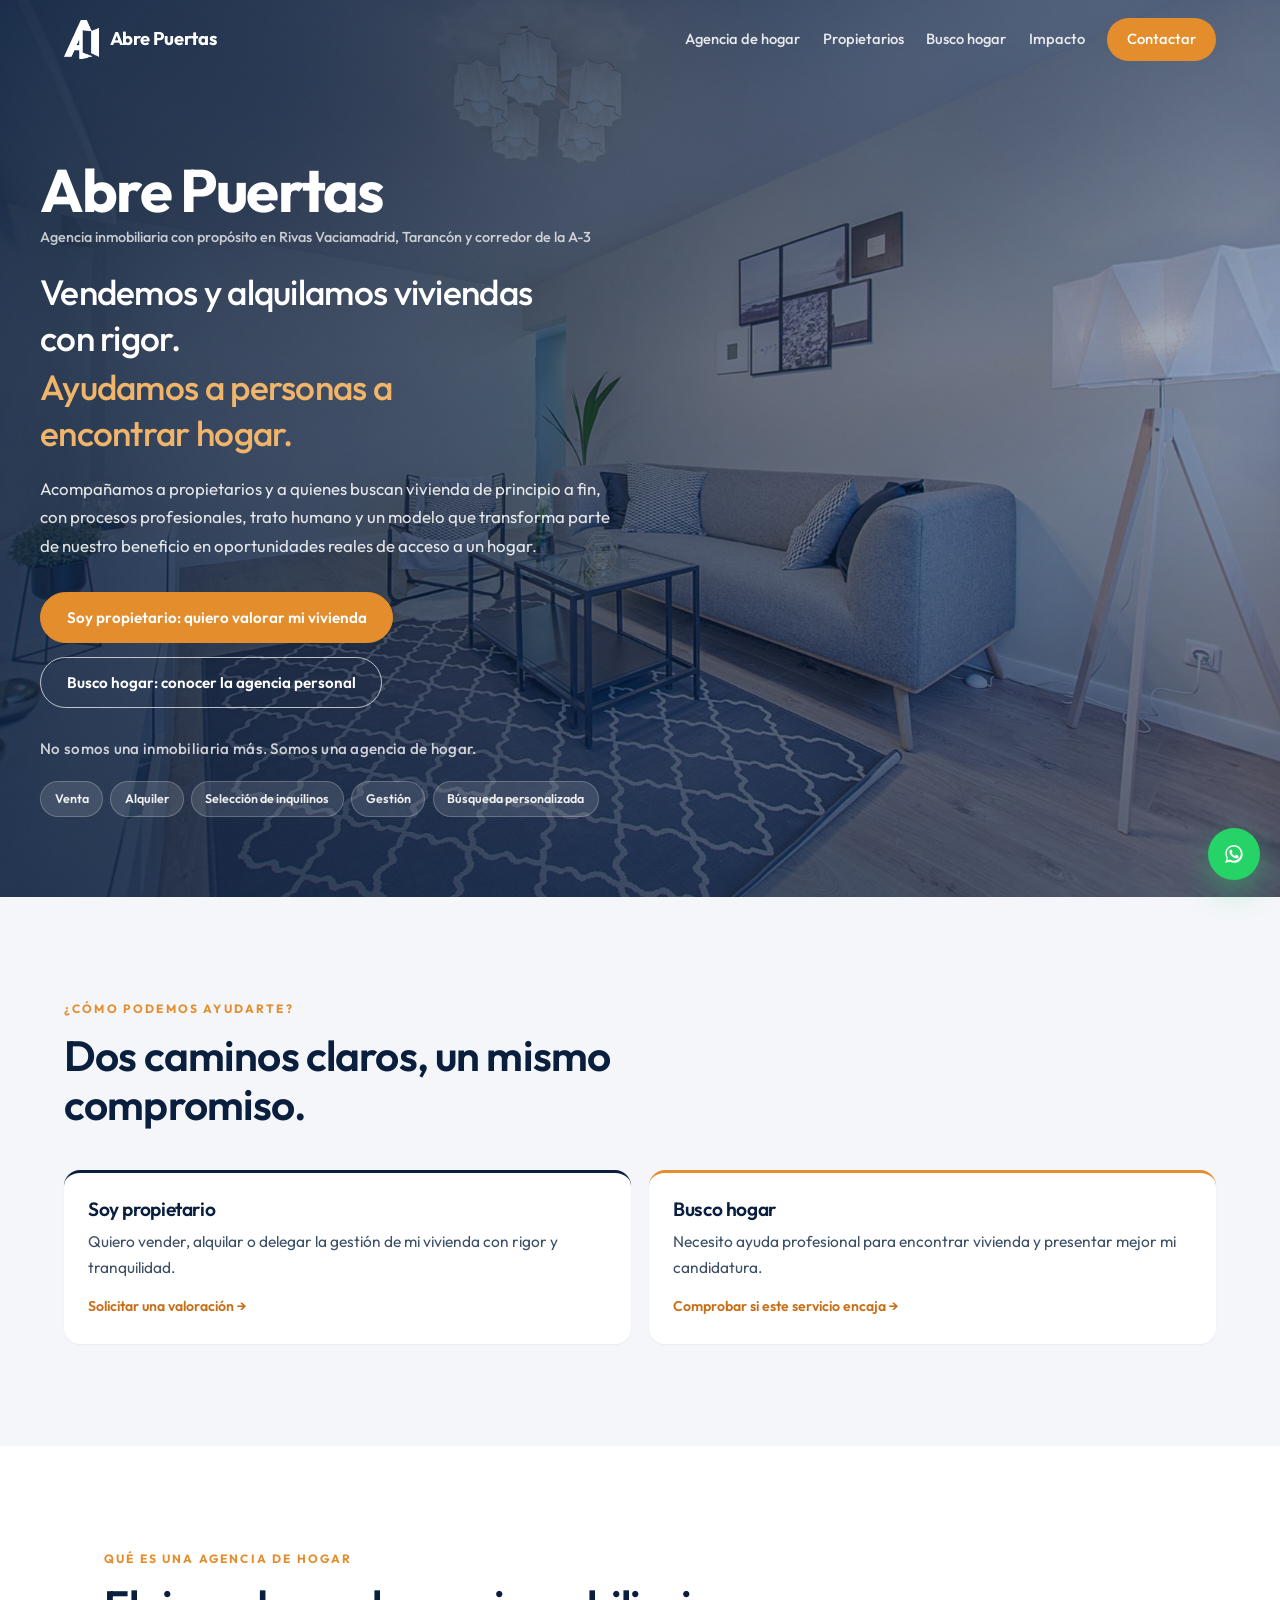
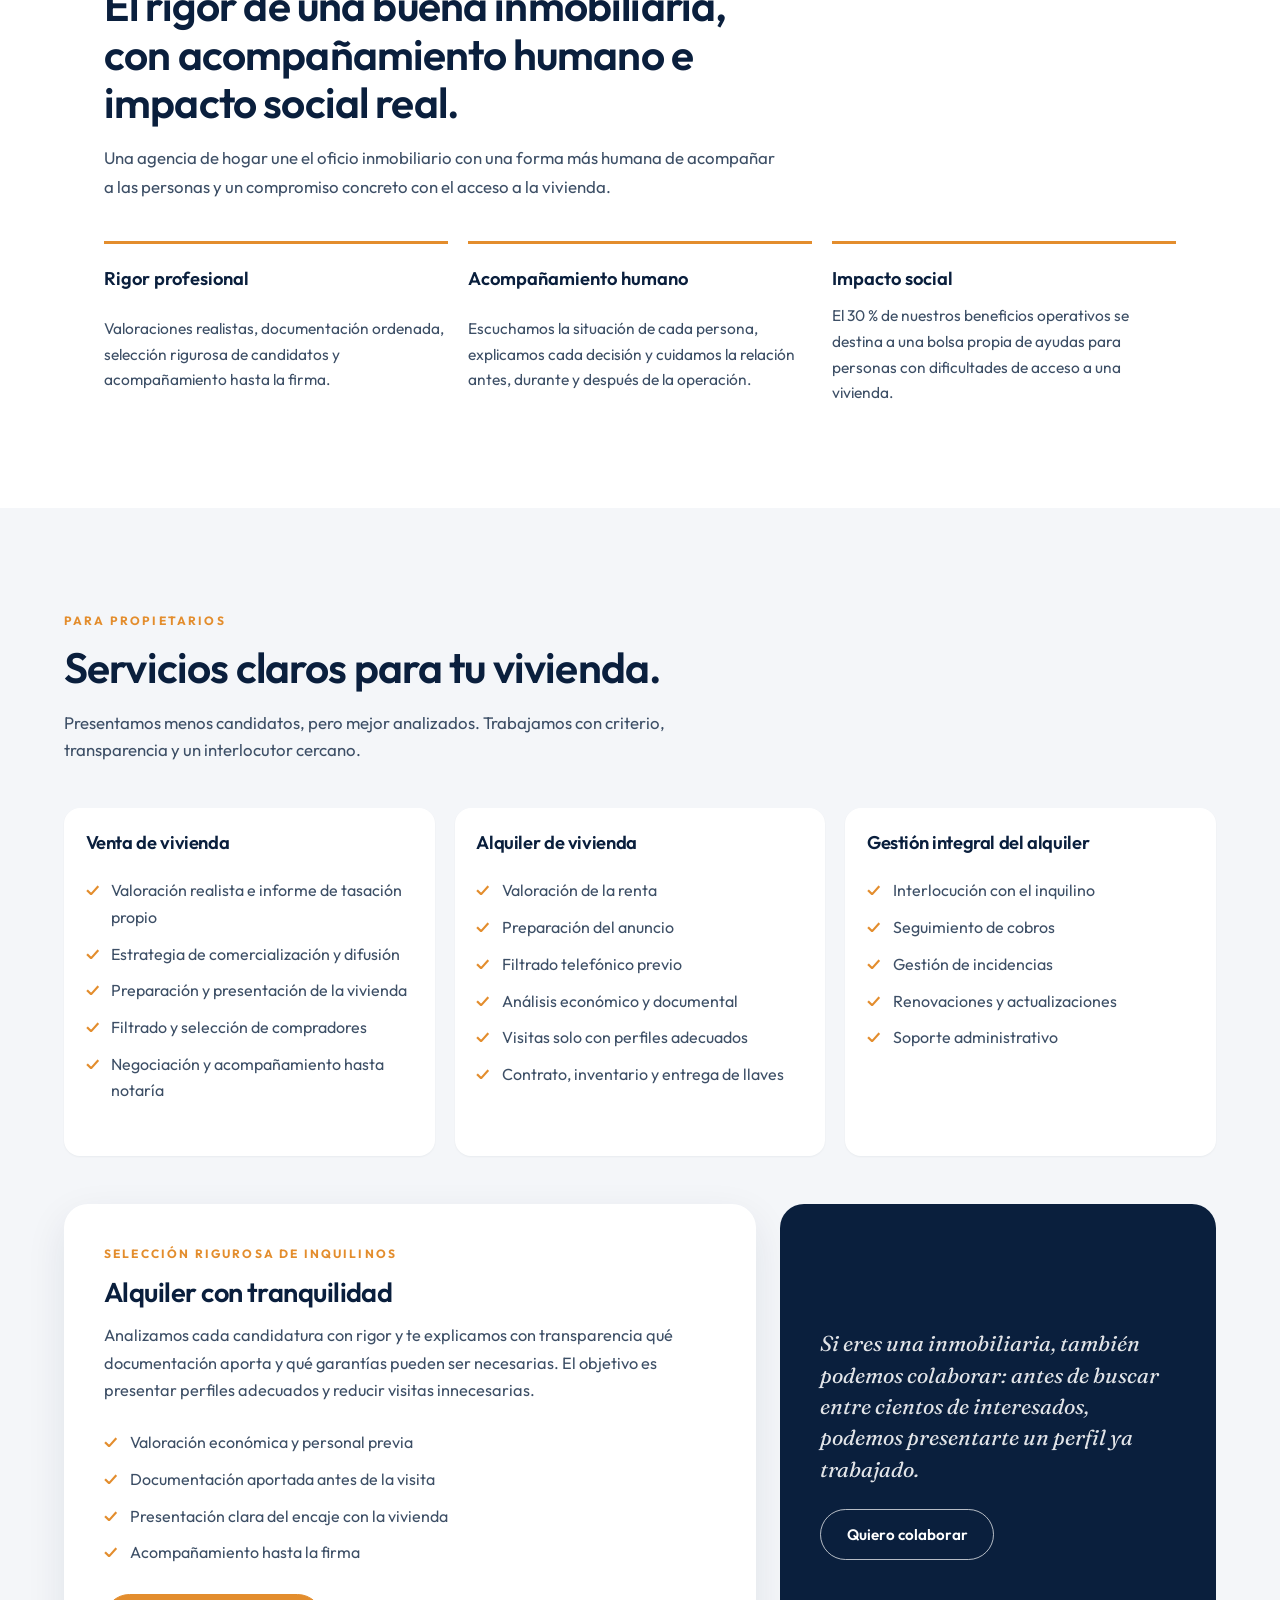
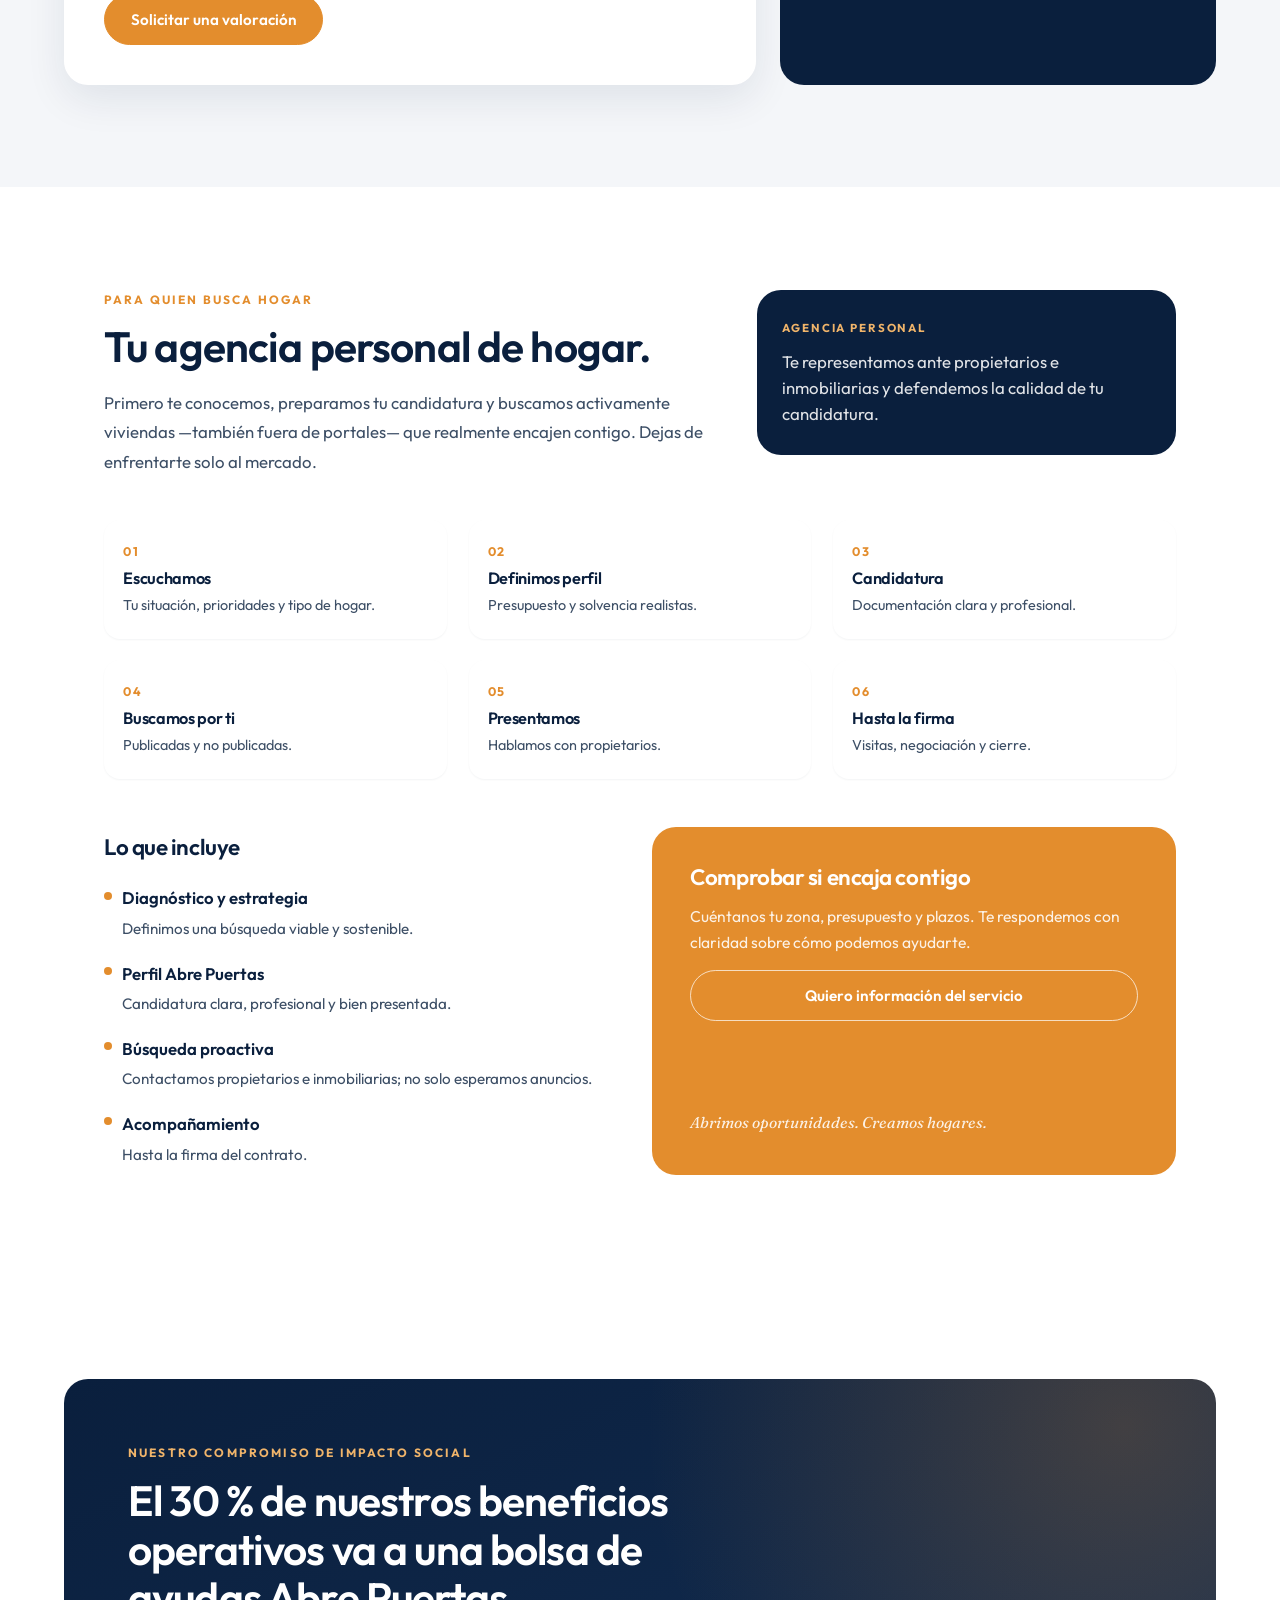
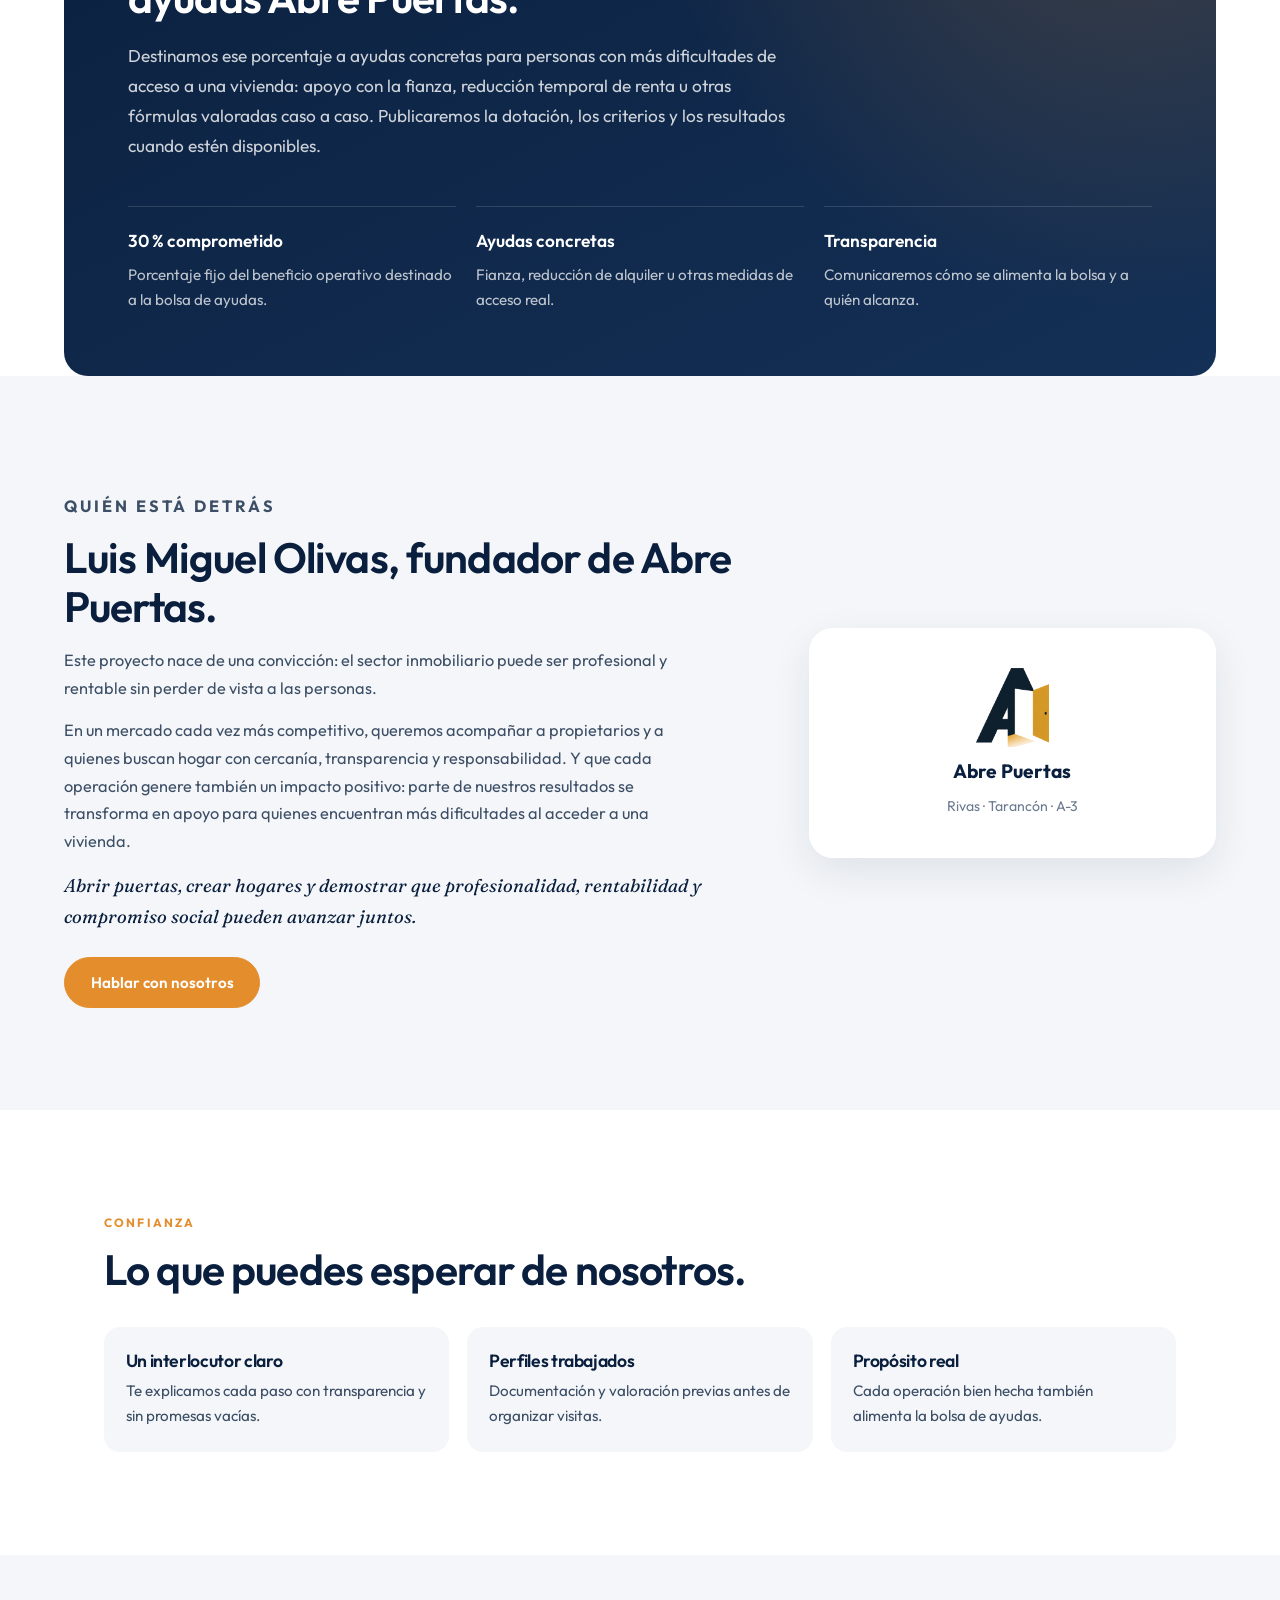
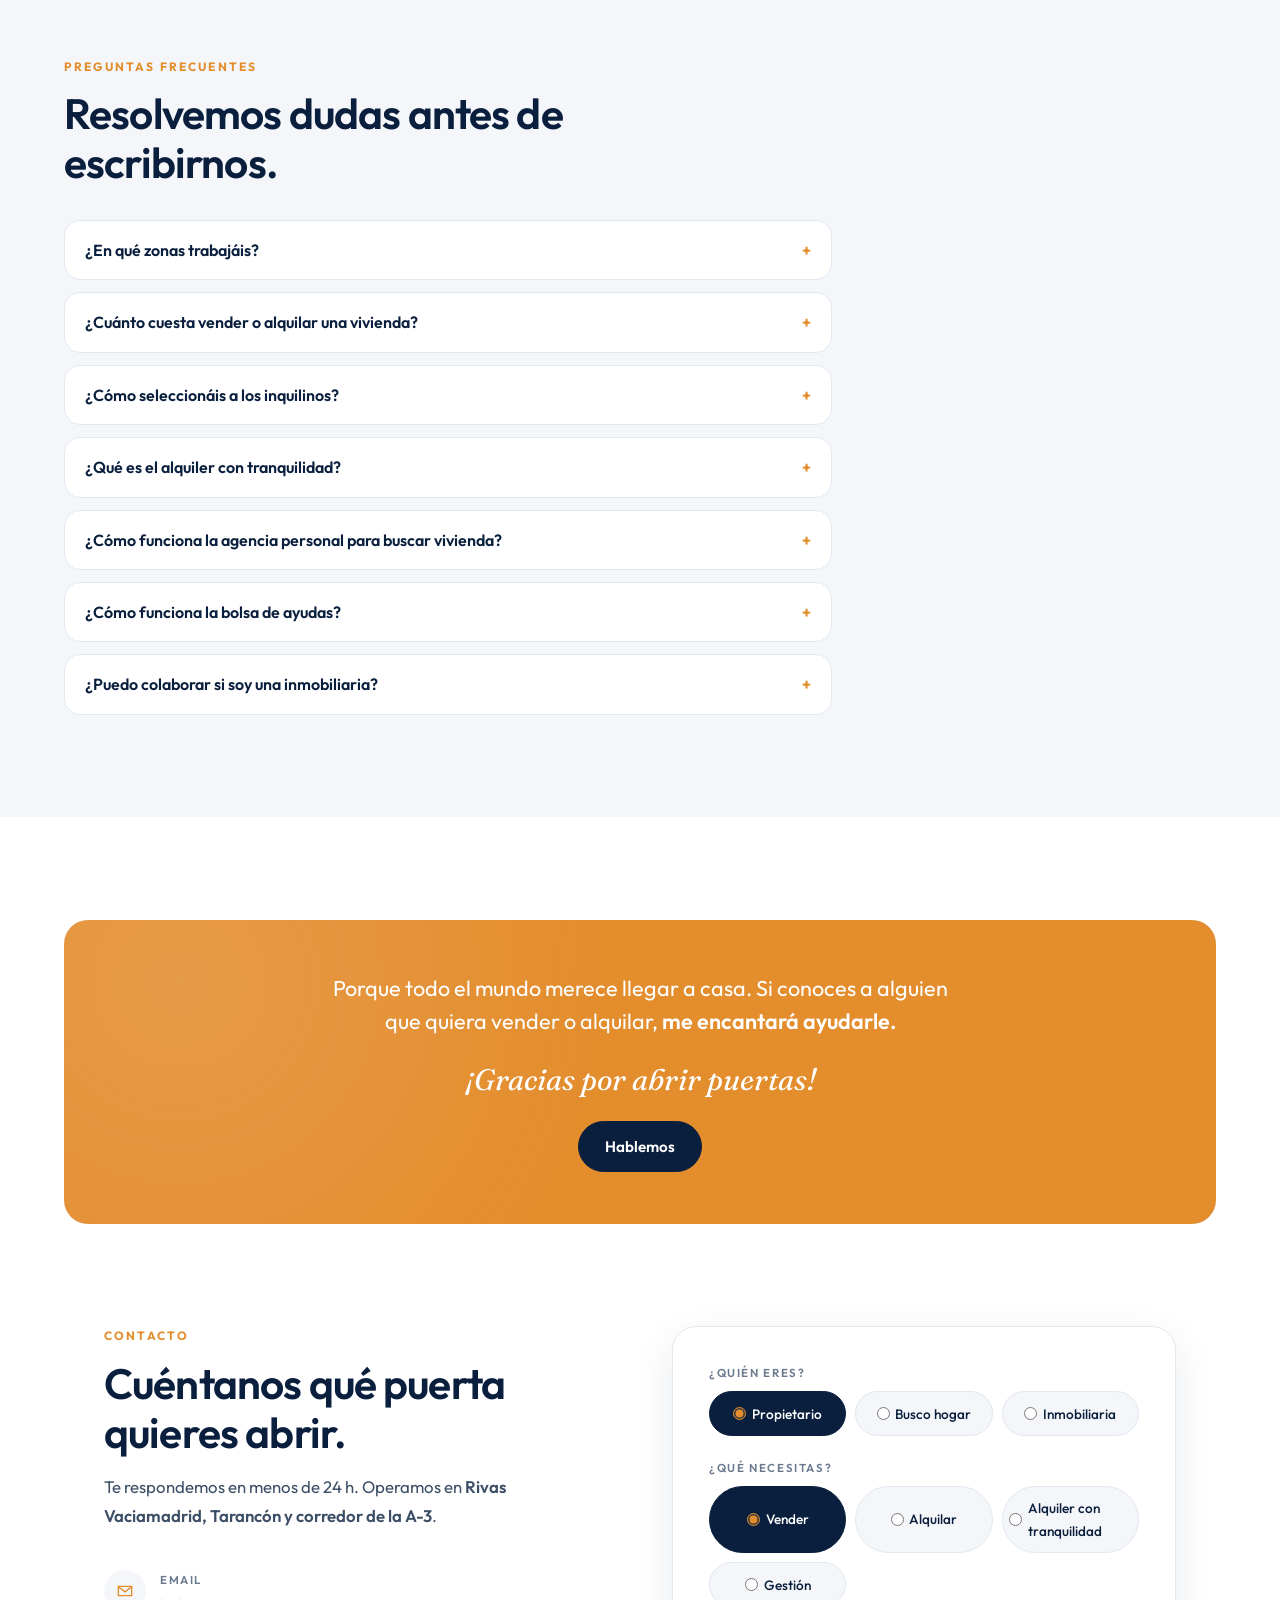
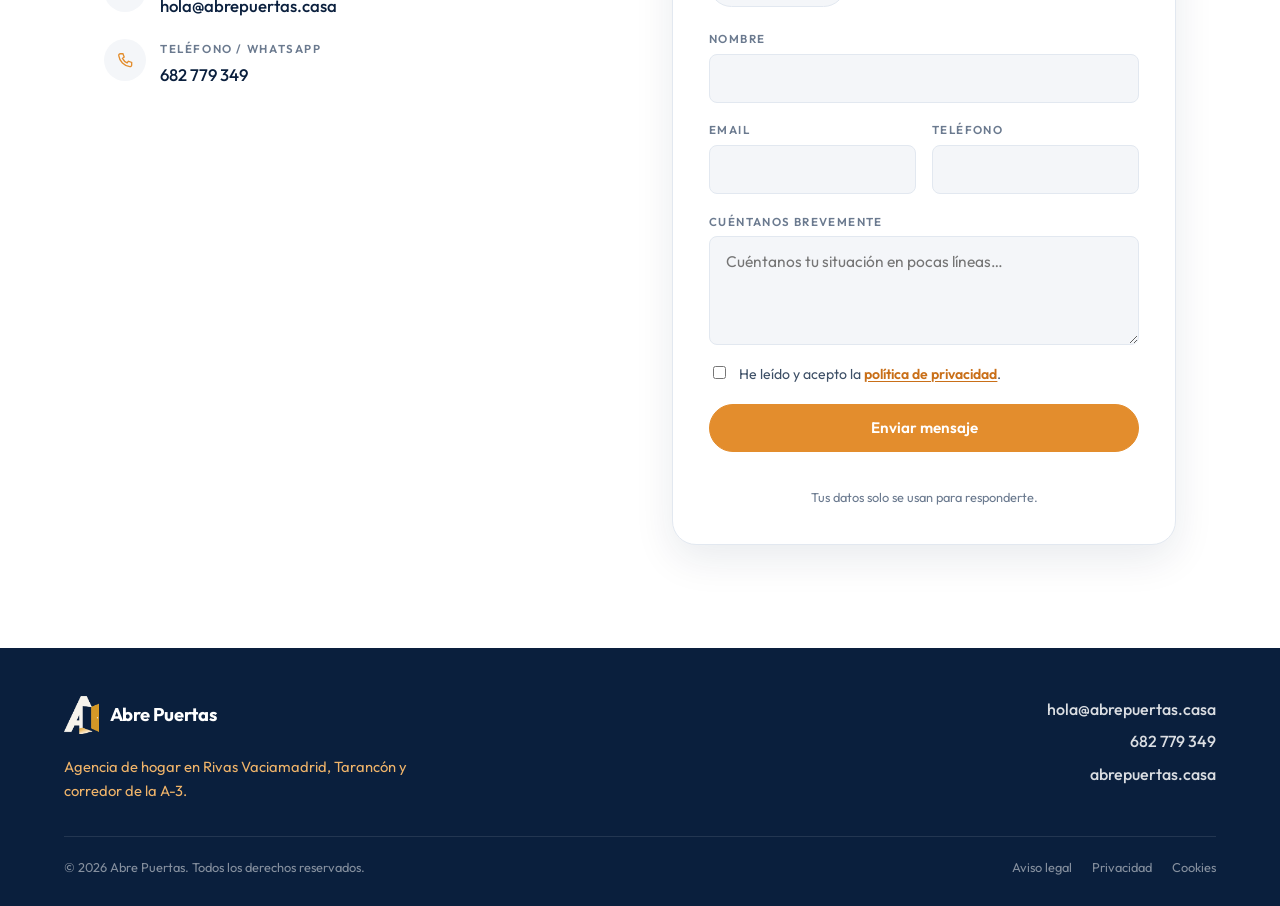
==== commit b5fb0fbd: "v06 mail" ====
--- a/index.html
+++ b/index.html
@@ -19,7 +19,7 @@
     <link rel="stylesheet" href="styles.css?v=20260816a" />
     <script
       defer
-      data-domain="abrepuertas.org"
+      data-domain="abrepuertas.casa"
       src="https://plausible.io/js/script.js"
     ></script>
   </head>
@@ -539,7 +539,7 @@
               </span>
               <div>
                 <strong>Email</strong>
-                <a href="mailto:luismi@abrepuertas.casa">luismi@abrepuertas.casa</a>
+                <a href="mailto:hola@abrepuertas.casa">hola@abrepuertas.casa</a>
               </div>
             </li>
             <li>
@@ -564,7 +564,7 @@
             novalidate
             aria-label="Formulario de contacto"
           >
-            <input type="hidden" name="_subject" value="Nuevo mensaje desde abrepuertas.org" />
+            <input type="hidden" name="_subject" value="Nuevo mensaje desde abrepuertas.casa" />
             <input type="text" name="_gotcha" tabindex="-1" autocomplete="off" class="hp-field" aria-hidden="true" />
 
             <fieldset class="contact__role" aria-label="¿Quién eres?">
@@ -710,9 +710,9 @@
           </p>
         </div>
         <div class="site-footer__contact">
-          <a href="mailto:luismi@abrepuertas.casa">luismi@abrepuertas.casa</a>
+          <a href="mailto:hola@abrepuertas.casa">hola@abrepuertas.casa</a>
           <a href="tel:+34682779349">682 779 349</a>
-          <a href="https://abrepuertas.org">abrepuertas.org</a>
+          <a href="https://abrepuertas.casa">abrepuertas.casa</a>
         </div>
       </div>
       <div class="site-footer__bottom">
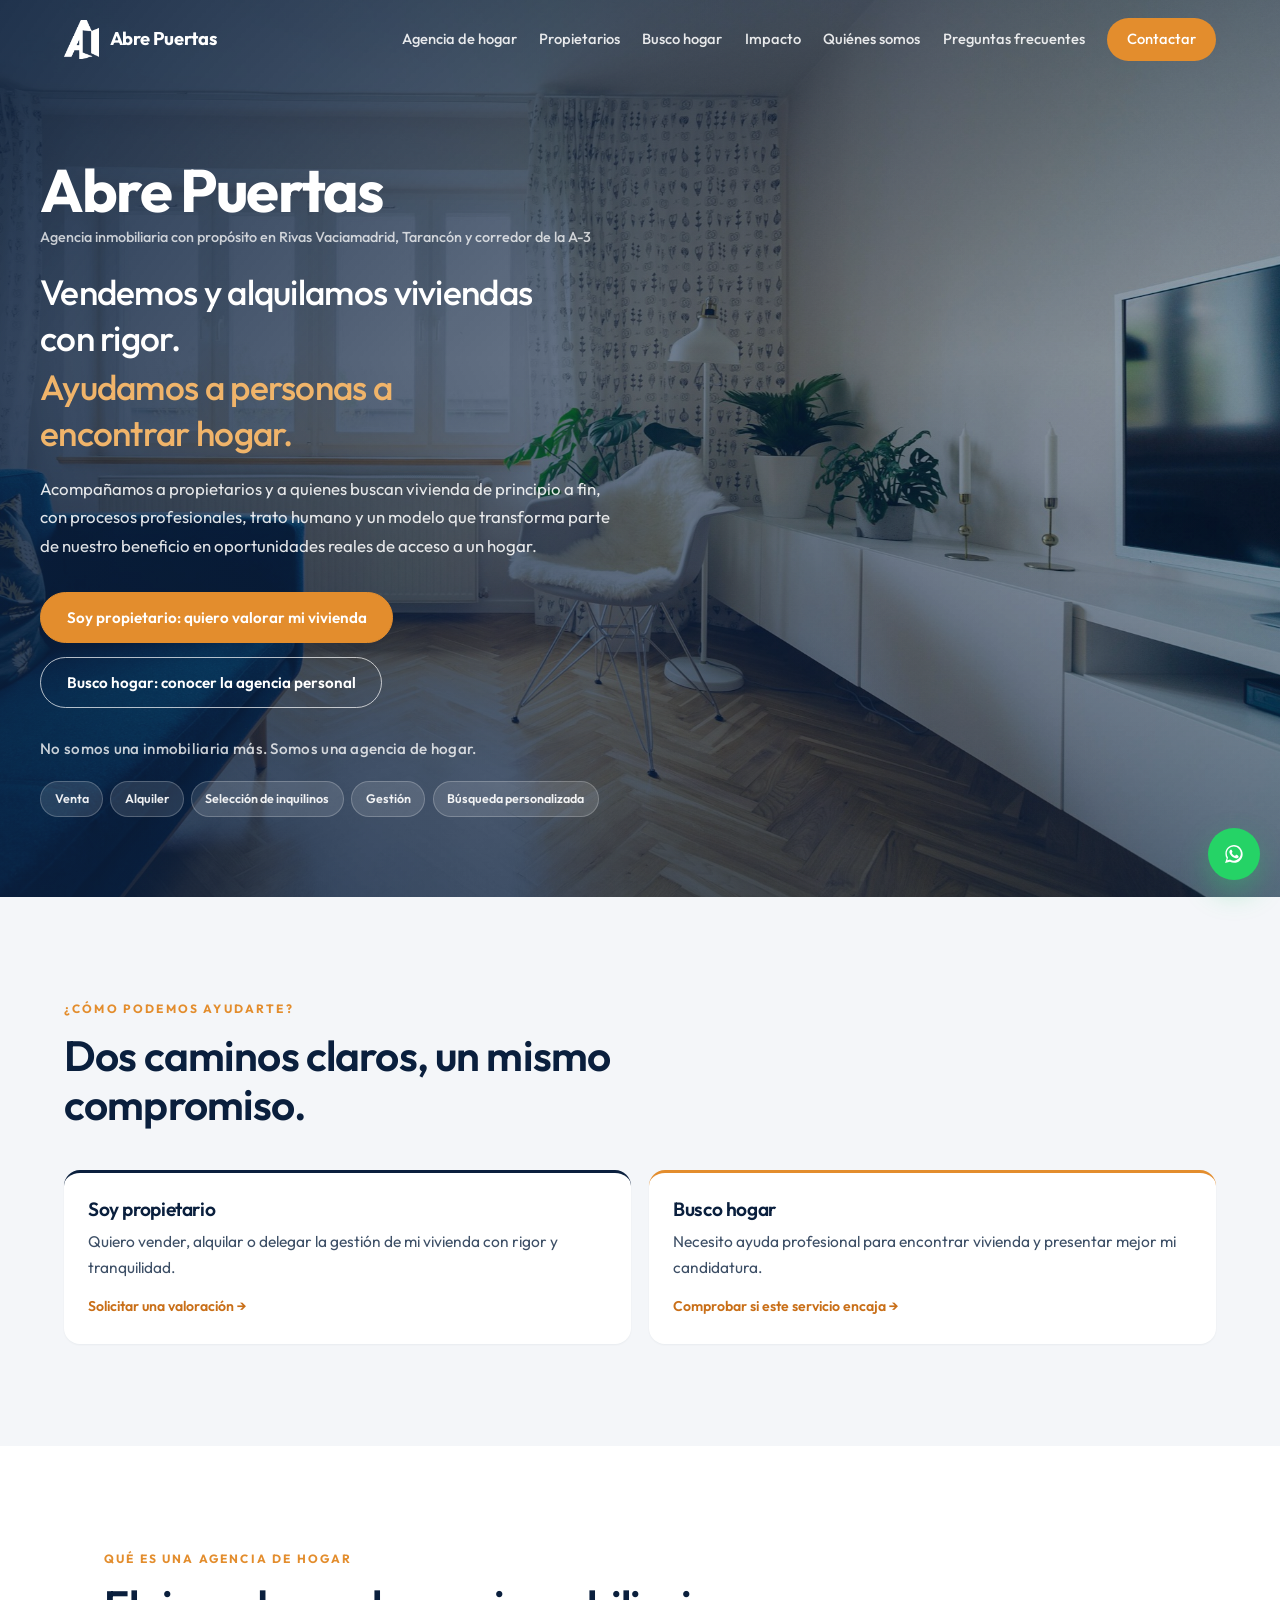
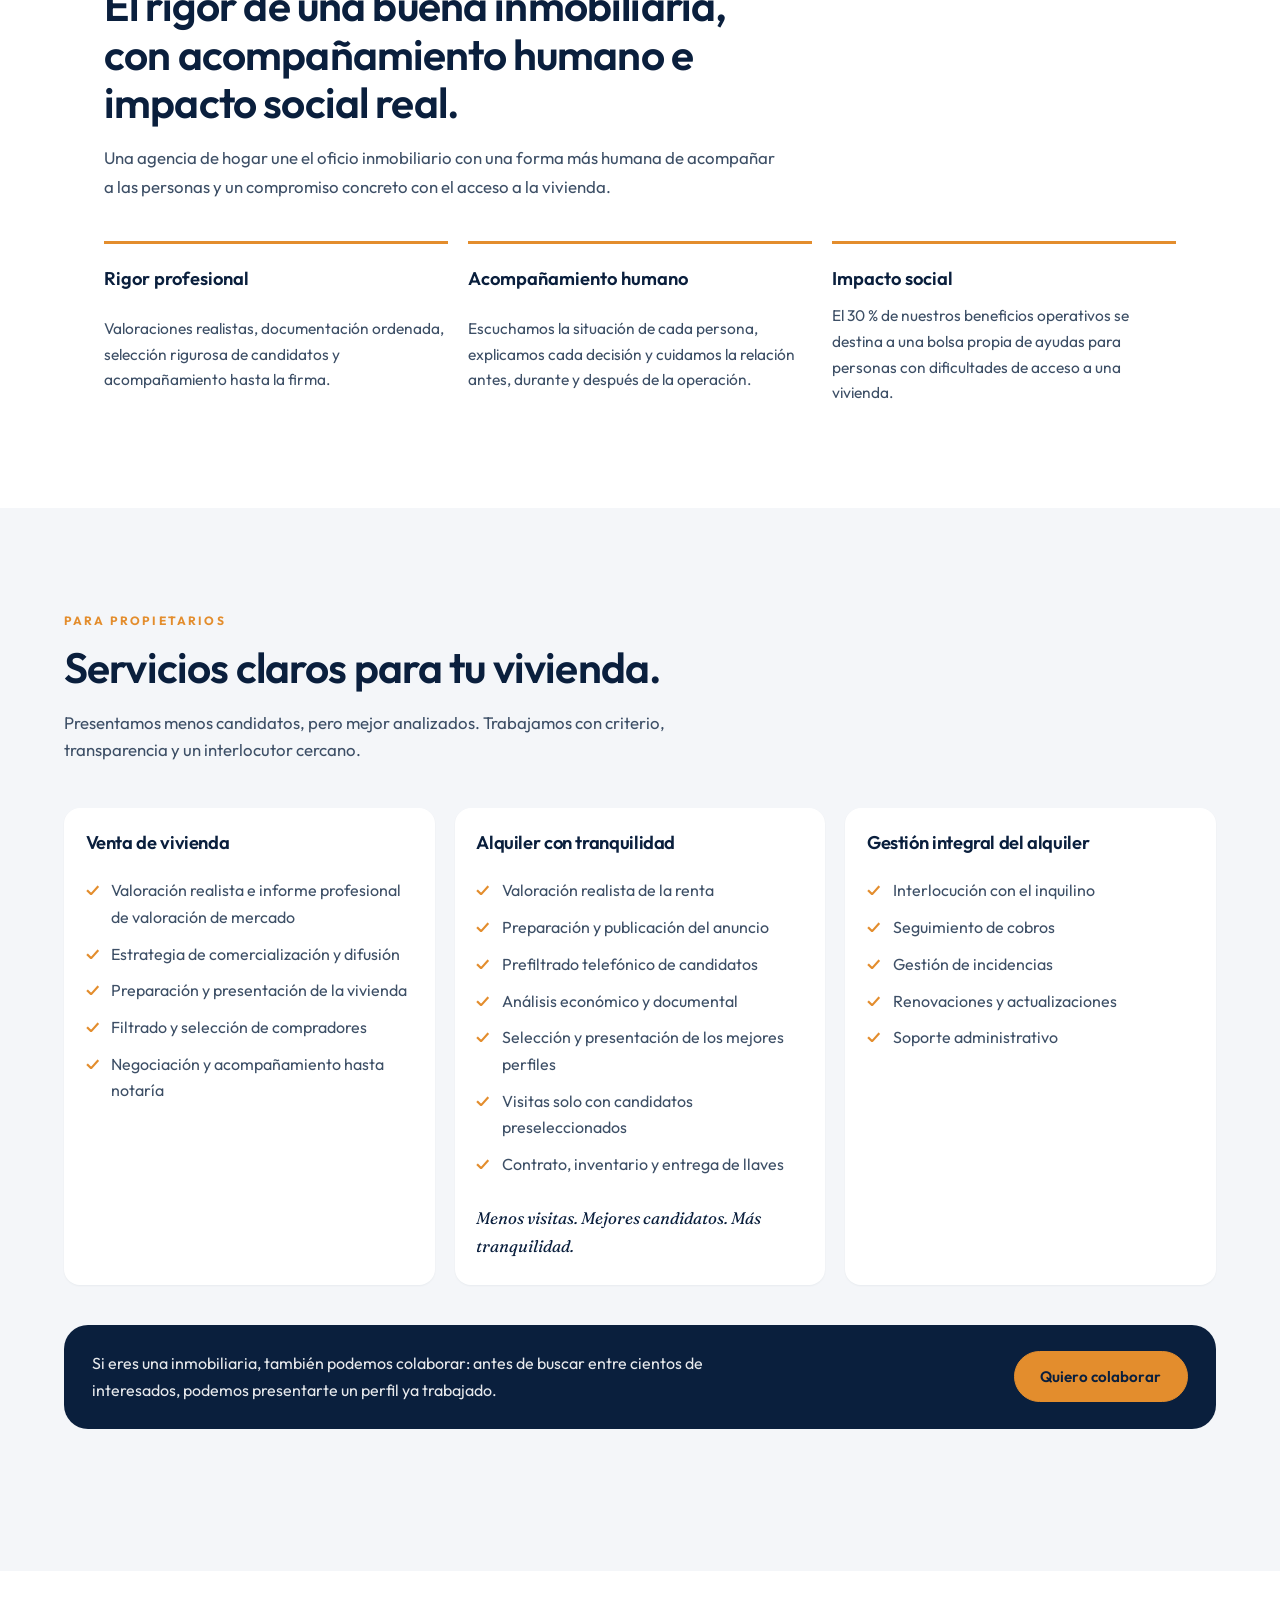
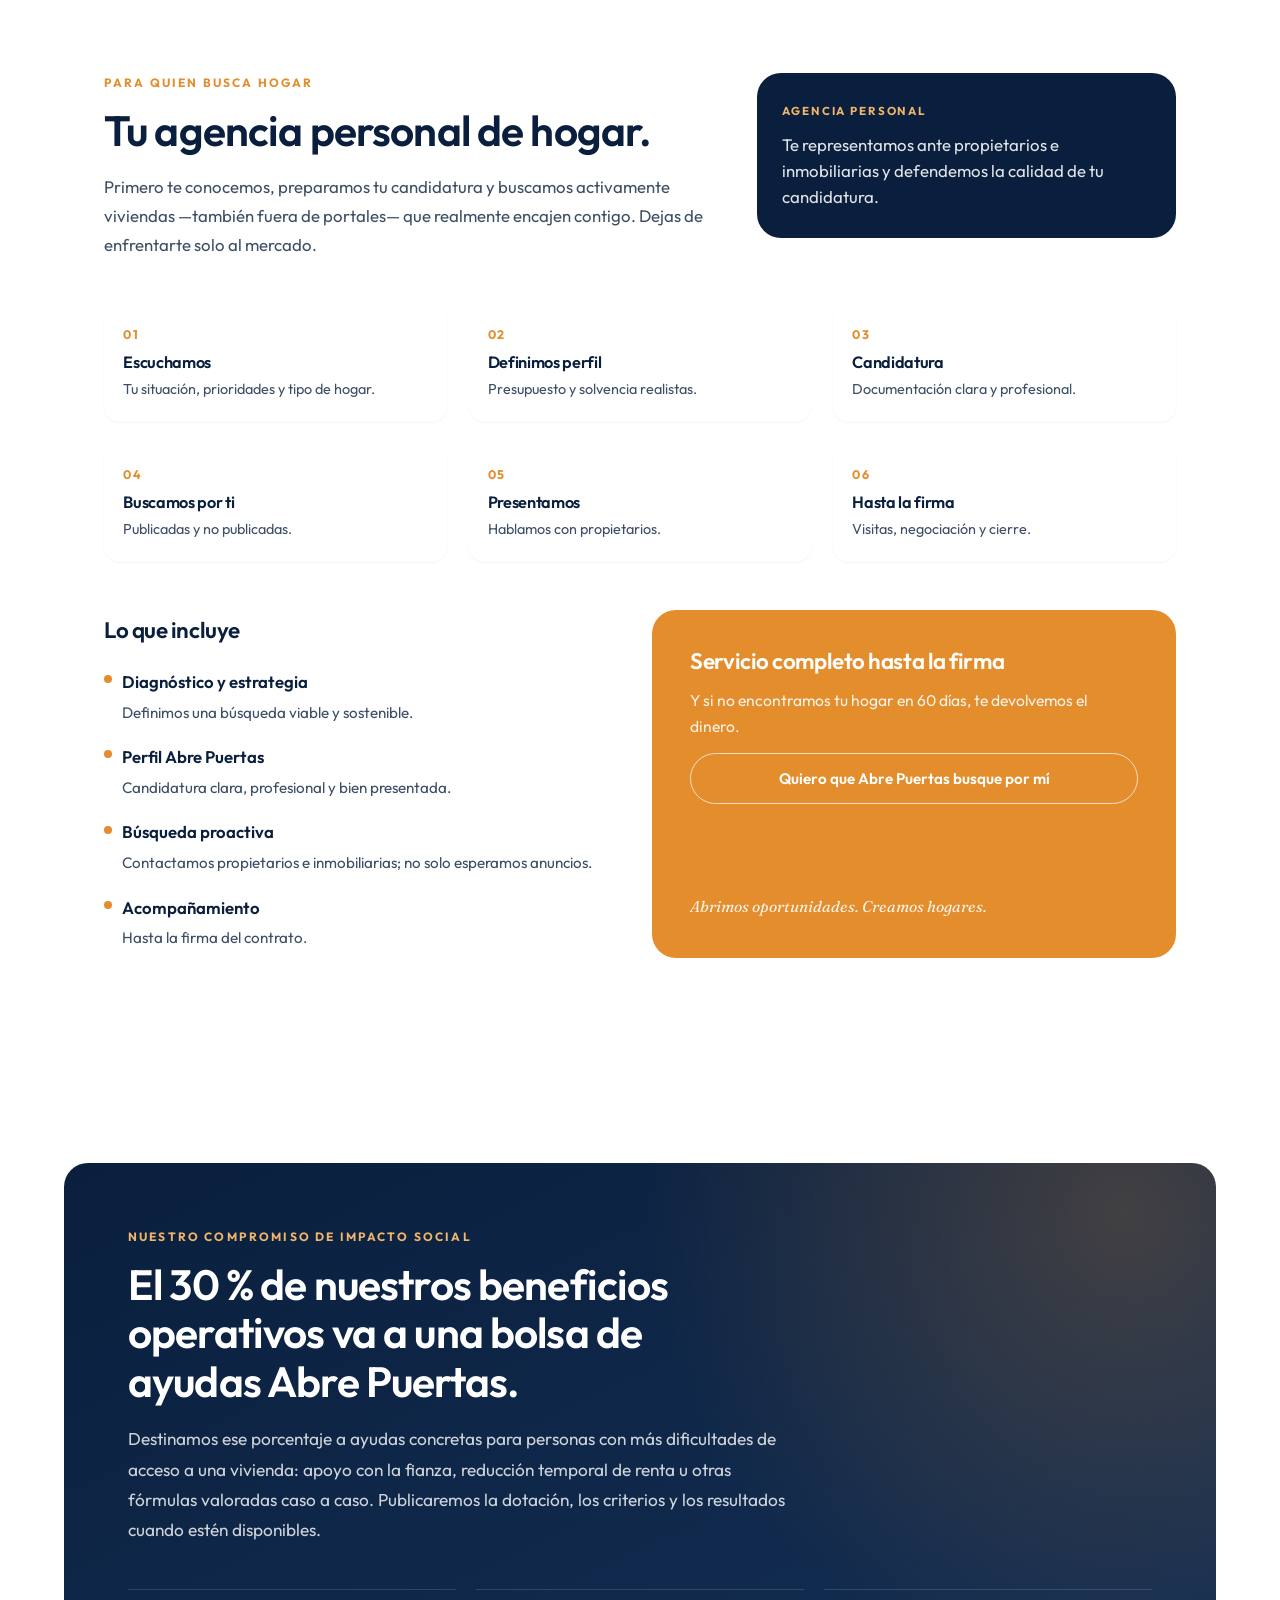
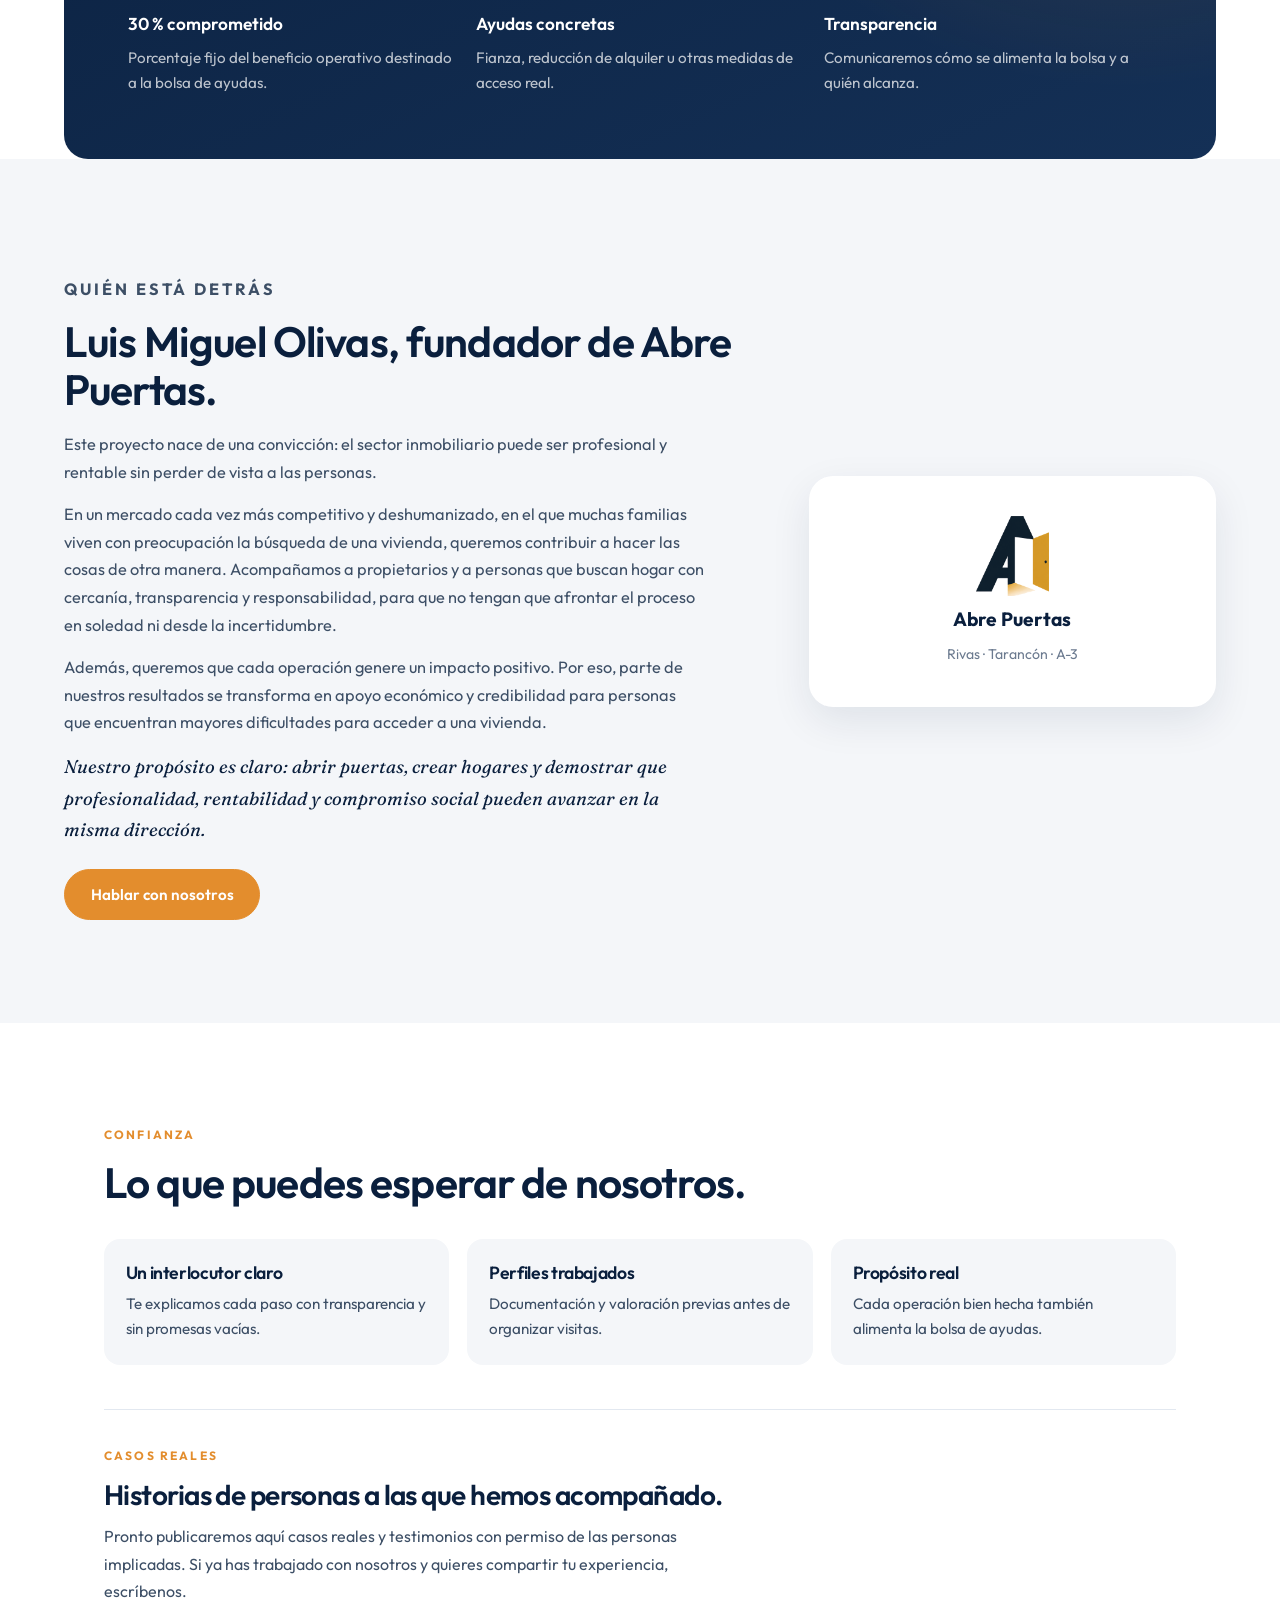
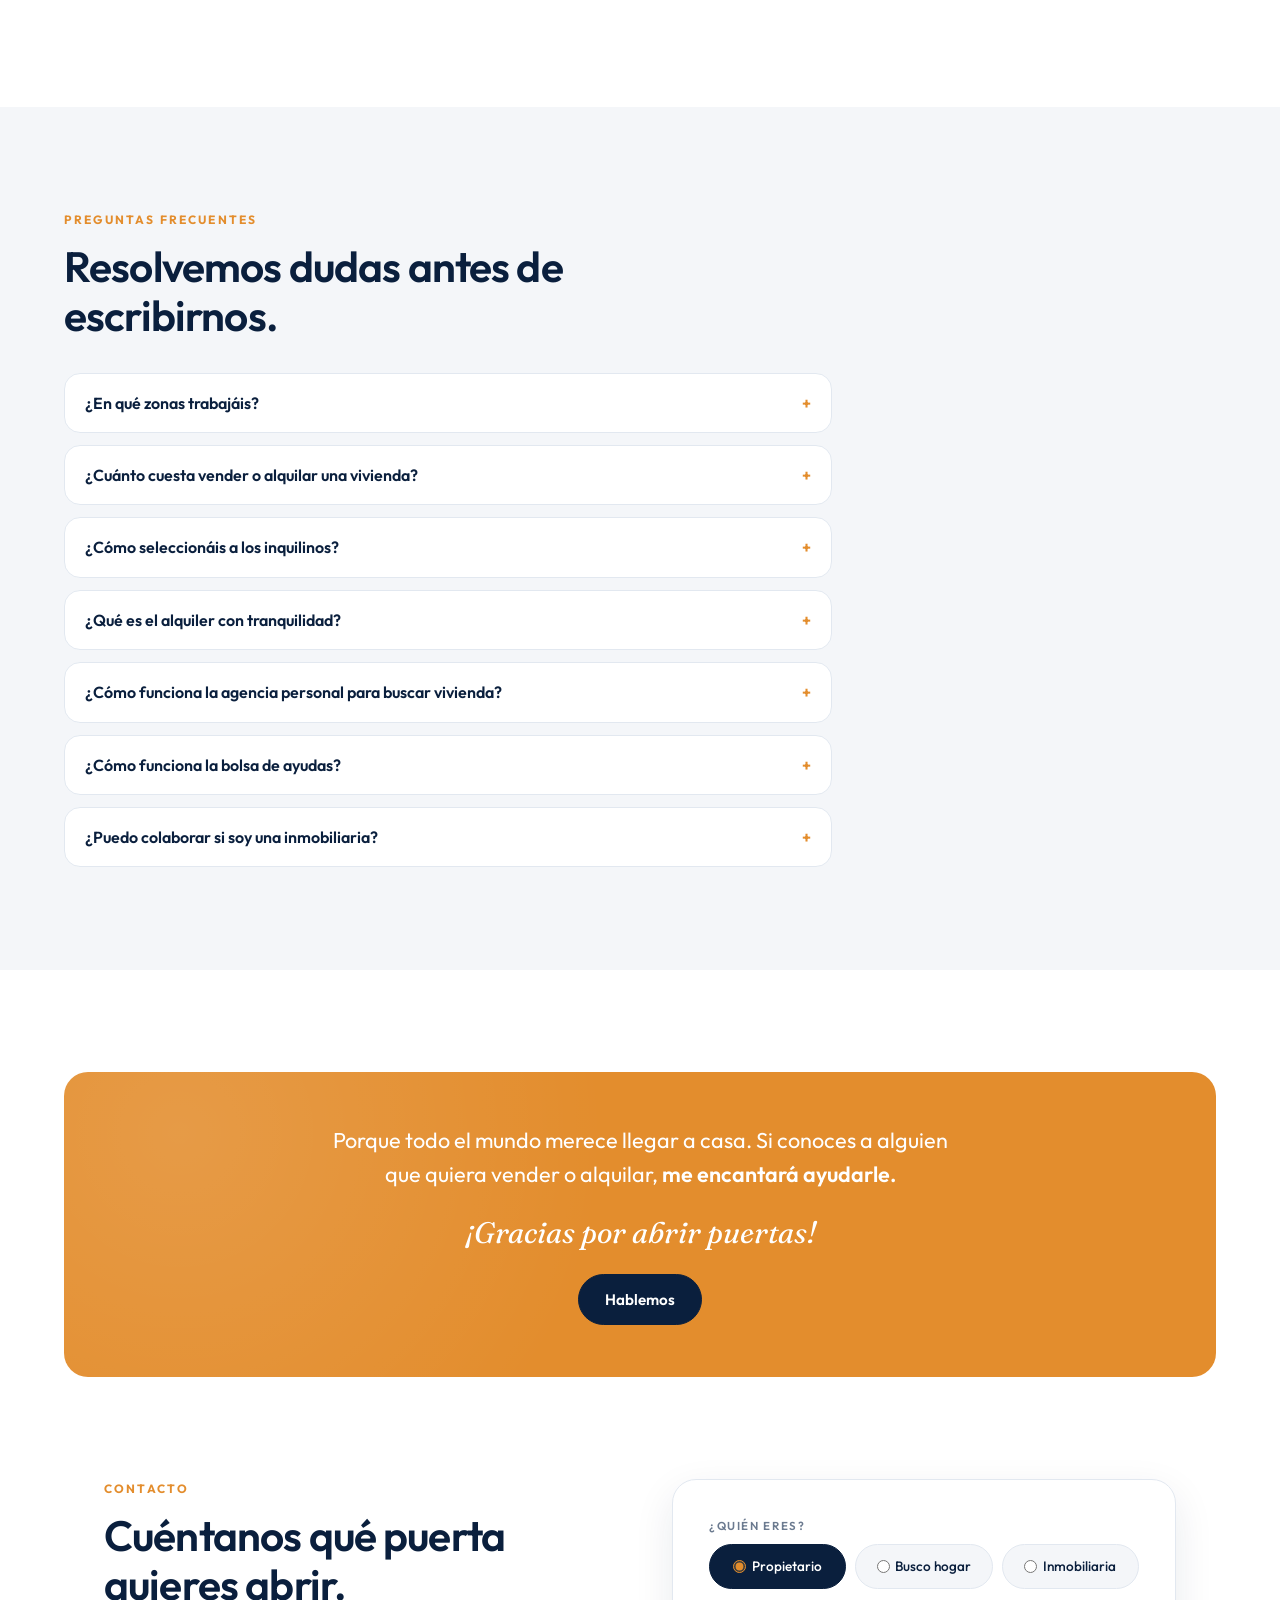
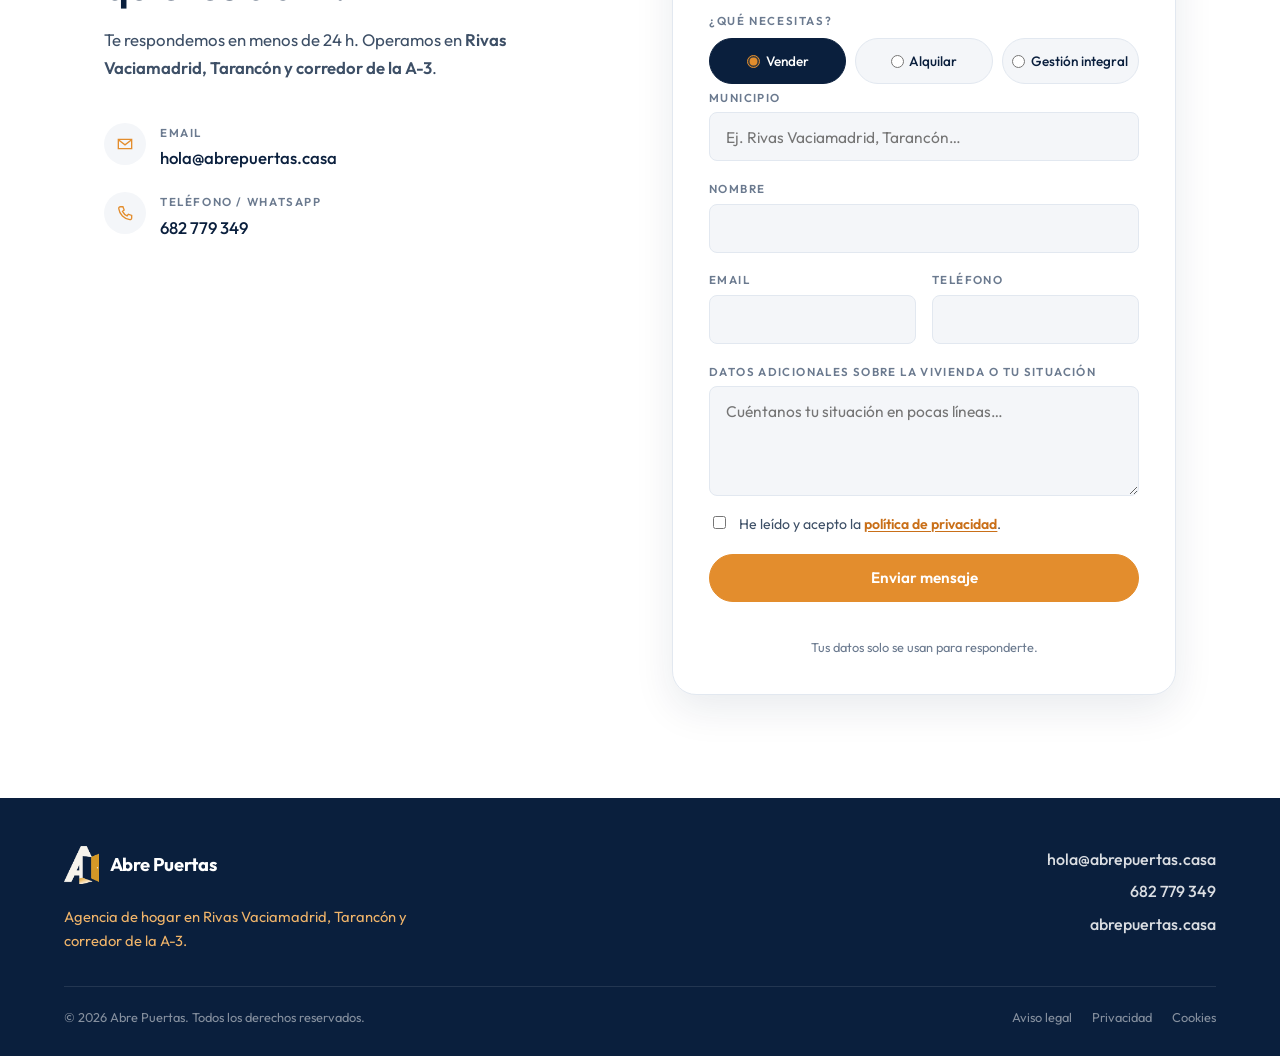
==== commit ce0ed6b9: "v07 mail" ====
--- a/index.html
+++ b/index.html
@@ -16,7 +16,7 @@
       href="https://fonts.googleapis.com/css2?family=Outfit:wght@400;500;600;700&family=Fraunces:opsz,wght@9..144,500;9..144,600&display=swap"
       rel="stylesheet"
     />
-    <link rel="stylesheet" href="styles.css?v=20260816a" />
+    <link rel="stylesheet" href="styles.css?v=20260820a" />
     <script
       defer
       data-domain="abrepuertas.casa"
@@ -58,6 +58,8 @@
           <a href="#propietarios">Propietarios</a>
           <a href="#inquilinos">Busco hogar</a>
           <a href="#impacto">Impacto</a>
+          <a href="#equipo">Quiénes somos</a>
+          <a href="#faq">Preguntas frecuentes</a>
           <a href="#contacto" class="site-nav__cta">Contactar</a>
         </nav>
       </div>
@@ -70,10 +72,10 @@
       <section class="hero" id="inicio" aria-labelledby="hero-title">
         <div class="hero__media" aria-hidden="true">
           <img
-            src="assets/hero-hogar.jpg?v=piso"
+            src="assets/hero-hogar.jpg?v=calido"
             alt=""
-            width="1800"
-            height="1202"
+            width="2000"
+            height="1335"
             decoding="async"
             fetchpriority="high"
           />
@@ -195,7 +197,7 @@
           <article>
             <h3>Venta de vivienda</h3>
             <ul class="check-list">
-              <li>Valoración realista e informe de tasación propio</li>
+              <li>Valoración realista e informe profesional de valoración de mercado</li>
               <li>Estrategia de comercialización y difusión</li>
               <li>Preparación y presentación de la vivienda</li>
               <li>Filtrado y selección de compradores</li>
@@ -203,15 +205,19 @@
             </ul>
           </article>
           <article>
-            <h3>Alquiler de vivienda</h3>
+            <h3>Alquiler con tranquilidad</h3>
             <ul class="check-list">
-              <li>Valoración de la renta</li>
-              <li>Preparación del anuncio</li>
-              <li>Filtrado telefónico previo</li>
+              <li>Valoración realista de la renta</li>
+              <li>Preparación y publicación del anuncio</li>
+              <li>Prefiltrado telefónico de candidatos</li>
               <li>Análisis económico y documental</li>
-              <li>Visitas solo con perfiles adecuados</li>
+              <li>Selección y presentación de los mejores perfiles</li>
+              <li>Visitas solo con candidatos preseleccionados</li>
               <li>Contrato, inventario y entrega de llaves</li>
             </ul>
+            <p class="owner-services__tagline">
+              Menos visitas. Mejores candidatos. Más tranquilidad.
+            </p>
           </article>
           <article>
             <h3>Gestión integral del alquiler</h3>
@@ -225,42 +231,16 @@
           </article>
         </div>
 
-        <div class="safe" id="alquiler-tranquilidad">
-          <div class="safe__main">
-            <p class="section-label">Selección rigurosa de inquilinos</p>
-            <h3>Alquiler con tranquilidad</h3>
-            <p>
-              Analizamos cada candidatura con rigor y te explicamos con
-              transparencia qué documentación aporta y qué garantías pueden ser
-              necesarias. El objetivo es presentar perfiles adecuados y reducir
-              visitas innecesarias.
-            </p>
-            <ul class="check-list">
-              <li>Valoración económica y personal previa</li>
-              <li>Documentación aportada antes de la visita</li>
-              <li>Presentación clara del encaje con la vivienda</li>
-              <li>Acompañamiento hasta la firma</li>
-            </ul>
-            <a
-              class="button button--primary"
-              href="#contacto"
-              data-rol="propietario"
-              data-interes="alquiler-tranquilidad"
-            >
-              Solicitar una valoración
-            </a>
-          </div>
-          <aside class="safe__aside">
-            <p class="safe__quote">
-              Si eres una inmobiliaria, también podemos colaborar: antes de
-              buscar entre cientos de interesados, podemos presentarte un perfil
-              ya trabajado.
-            </p>
-            <a class="button button--ghost" href="#contacto" data-rol="inmobiliaria">
-              Quiero colaborar
-            </a>
-          </aside>
-        </div>
+        <aside class="collab-note" id="colaboracion">
+          <p>
+            Si eres una inmobiliaria, también podemos colaborar: antes de buscar
+            entre cientos de interesados, podemos presentarte un perfil ya
+            trabajado.
+          </p>
+          <a class="button button--primary" href="#contacto" data-rol="inmobiliaria">
+            Quiero colaborar
+          </a>
+        </aside>
       </section>
 
       <!-- 5. AGENCIA PERSONAL -->
@@ -340,13 +320,12 @@
             </ul>
           </div>
           <aside class="tenant-value__includes">
-            <h3>Comprobar si encaja contigo</h3>
+            <h3>Servicio completo hasta la firma</h3>
             <p>
-              Cuéntanos tu zona, presupuesto y plazos. Te respondemos con
-              claridad sobre cómo podemos ayudarte.
+              Y si no encontramos tu hogar en 60 días, te devolvemos el dinero.
             </p>
             <a class="button button--ghost" href="#contacto" data-rol="inquilino">
-              Quiero información del servicio
+              Quiero que Abre Puertas busque por mí
             </a>
             <p class="tenant-value__motto">Abrimos oportunidades. Creamos hogares.</p>
           </aside>
@@ -397,15 +376,23 @@
               ser profesional y rentable sin perder de vista a las personas.
             </p>
             <p>
-              En un mercado cada vez más competitivo, queremos acompañar a
-              propietarios y a quienes buscan hogar con cercanía, transparencia
-              y responsabilidad. Y que cada operación genere también un impacto
-              positivo: parte de nuestros resultados se transforma en apoyo para
-              quienes encuentran más dificultades al acceder a una vivienda.
+              En un mercado cada vez más competitivo y deshumanizado, en el que
+              muchas familias viven con preocupación la búsqueda de una vivienda,
+              queremos contribuir a hacer las cosas de otra manera. Acompañamos a
+              propietarios y a personas que buscan hogar con cercanía,
+              transparencia y responsabilidad, para que no tengan que afrontar el
+              proceso en soledad ni desde la incertidumbre.
+            </p>
+            <p>
+              Además, queremos que cada operación genere un impacto positivo. Por
+              eso, parte de nuestros resultados se transforma en apoyo económico
+              y credibilidad para personas que encuentran mayores dificultades
+              para acceder a una vivienda.
             </p>
             <p class="founder__motto">
-              Abrir puertas, crear hogares y demostrar que profesionalidad,
-              rentabilidad y compromiso social pueden avanzar juntos.
+              Nuestro propósito es claro: abrir puertas, crear hogares y
+              demostrar que profesionalidad, rentabilidad y compromiso social
+              pueden avanzar en la misma dirección.
             </p>
             <a class="button button--primary" href="#contacto">Hablar con nosotros</a>
           </div>
@@ -443,6 +430,18 @@
               <p>Cada operación bien hecha también alimenta la bolsa de ayudas.</p>
             </article>
           </div>
+
+          <div class="cases" id="casos">
+            <div class="cases__head">
+              <p class="section-label">Casos reales</p>
+              <h3>Historias de personas a las que hemos acompañado.</h3>
+              <p>
+                Pronto publicaremos aquí casos reales y testimonios con permiso
+                de las personas implicadas. Si ya has trabajado con nosotros y
+                quieres compartir tu experiencia, escríbenos.
+              </p>
+            </div>
+          </div>
         </div>
       </section>
 
@@ -476,9 +475,11 @@
             <details>
               <summary>¿Qué es el alquiler con tranquilidad?</summary>
               <p>
-                Es nuestro servicio de selección rigurosa de inquilinos:
-                documentación, valoración del encaje y acompañamiento. Es un
-                proceso profesional; no es un seguro de impago ni un aval.
+                Es cómo gestionamos el alquiler de tu vivienda: valoración de la
+                renta, filtrado y selección rigurosa de candidatos, visitas solo
+                con perfiles preseleccionados y acompañamiento hasta la entrega
+                de llaves. Es un proceso profesional; no es un seguro de impago
+                ni un aval.
               </p>
             </details>
             <details>
@@ -595,14 +596,20 @@
                   <span>Alquilar</span>
                 </label>
                 <label>
-                  <input type="radio" name="interes" value="alquiler-tranquilidad" />
-                  <span>Alquiler con tranquilidad</span>
-                </label>
-                <label>
                   <input type="radio" name="interes" value="gestion" />
-                  <span>Gestión</span>
+                  <span>Gestión integral</span>
                 </label>
               </fieldset>
+              <label class="field">
+                <span>Municipio</span>
+                <input
+                  type="text"
+                  name="municipio"
+                  placeholder="Ej. Rivas Vaciamadrid, Tarancón…"
+                  data-required
+                  required
+                />
+              </label>
             </div>
 
             <div class="form-extra" data-for="inquilino" hidden>
@@ -642,7 +649,7 @@
             </div>
 
             <label class="field">
-              <span>Cuéntanos brevemente</span>
+              <span>Datos adicionales sobre la vivienda o tu situación</span>
               <textarea
                 id="mensaje"
                 name="mensaje"
@@ -740,6 +747,6 @@
       </svg>
     </a>
 
-    <script src="script.js?v=20260816a"></script>
+    <script src="script.js?v=20260820a"></script>
   </body>
 </html>
--- a/styles.css
+++ b/styles.css
@@ -131,10 +131,9 @@
 }
 
 .site-header.is-scrolled {
-  background: rgba(255, 255, 255, 0.94);
+  background: rgba(255, 255, 255, 0.97);
   box-shadow: var(--shadow-sm);
   padding-block: 0.75rem;
-  backdrop-filter: blur(12px);
 }
 
 .site-header__inner {
@@ -282,7 +281,7 @@
   pointer-events: none;
   position: fixed;
   transition: opacity 220ms ease;
-  z-index: 35;
+  z-index: 45;
 }
 
 .nav-overlay.is-visible {
@@ -704,6 +703,42 @@
   margin-bottom: 0.85rem;
 }
 
+.owner-services__tagline {
+  color: var(--navy);
+  font-family: var(--font-display);
+  font-size: 1.05rem;
+  font-style: italic;
+  margin-top: 1.15rem;
+}
+
+.collab-note {
+  align-items: center;
+  background: var(--navy);
+  border-radius: var(--radius-lg);
+  color: rgba(255, 255, 255, 0.9);
+  display: grid;
+  gap: 1.25rem;
+  grid-template-columns: minmax(0, 1fr) auto;
+  margin: 0 auto 2.5rem;
+  max-width: var(--container);
+  padding: 1.6rem 1.75rem;
+}
+
+.collab-note p {
+  margin: 0;
+  max-width: 42rem;
+}
+
+.collab-note .button--primary {
+  background: var(--orange);
+  color: var(--navy);
+  white-space: nowrap;
+}
+
+.collab-note .button--primary:hover {
+  background: var(--orange-soft);
+}
+
 .model__inner {
   margin: 0 auto;
   max-width: var(--container);
@@ -1467,6 +1502,24 @@
   color: var(--orange-deep);
   font-weight: 600;
   text-decoration: underline;
+}
+
+.cases {
+  border-top: 1px solid var(--line);
+  margin-top: 2.75rem;
+  padding-top: 2.25rem;
+}
+
+.cases__head h3 {
+  font-size: clamp(1.35rem, 2.4vw, 1.75rem);
+  margin: 0.35rem 0 0.75rem;
+}
+
+.cases__head p:not(.section-label) {
+  color: var(--ink-soft);
+  font-size: 1rem;
+  line-height: 1.7;
+  max-width: 40rem;
 }
 
 /* FAQ */
@@ -2036,29 +2089,33 @@
     background: var(--paper);
     bottom: 0;
     box-shadow: var(--shadow-lg);
+    display: flex;
     flex-direction: column;
     font-size: 1.05rem;
-    gap: 0.35rem;
+    gap: 0.15rem;
+    height: 100dvh;
     justify-content: flex-start;
+    left: auto;
     overflow-y: auto;
-    padding: 5.5rem 1.5rem 2rem;
+    overscroll-behavior: contain;
+    padding: 5.25rem 1.35rem calc(2rem + env(safe-area-inset-bottom, 0px));
     position: fixed;
     right: 0;
     top: 0;
-    transform: translateX(100%);
+    transform: translate3d(100%, 0, 0);
     transition: transform 300ms ease;
-    width: min(19rem, 86vw);
-    z-index: 42;
+    width: min(20rem, 88vw);
+    z-index: 60;
   }
 
   .site-nav.is-open {
-    transform: translateX(0);
+    transform: translate3d(0, 0, 0);
   }
 
   .site-nav a {
     border-bottom: 1px solid var(--line);
     color: var(--navy) !important;
-    padding: 0.9rem 0.2rem;
+    padding: 0.85rem 0.2rem;
     width: 100%;
   }
 
@@ -2068,8 +2125,19 @@
     text-align: center;
   }
 
+  .menu-toggle {
+    position: relative;
+    z-index: 70;
+  }
+
   body.has-open-menu {
     overflow: hidden;
+  }
+
+  body.has-open-menu .site-header {
+    background: rgba(255, 255, 255, 0.98);
+    box-shadow: none;
+    z-index: 50;
   }
 
   .model__grid,
@@ -2078,8 +2146,7 @@
   .pillars__grid,
   .owner-services,
   .impact__points,
-  .safe,
-  .safe__cols,
+  .collab-note,
   .tenants__hero,
   .tenant-value,
   .founder__inner,
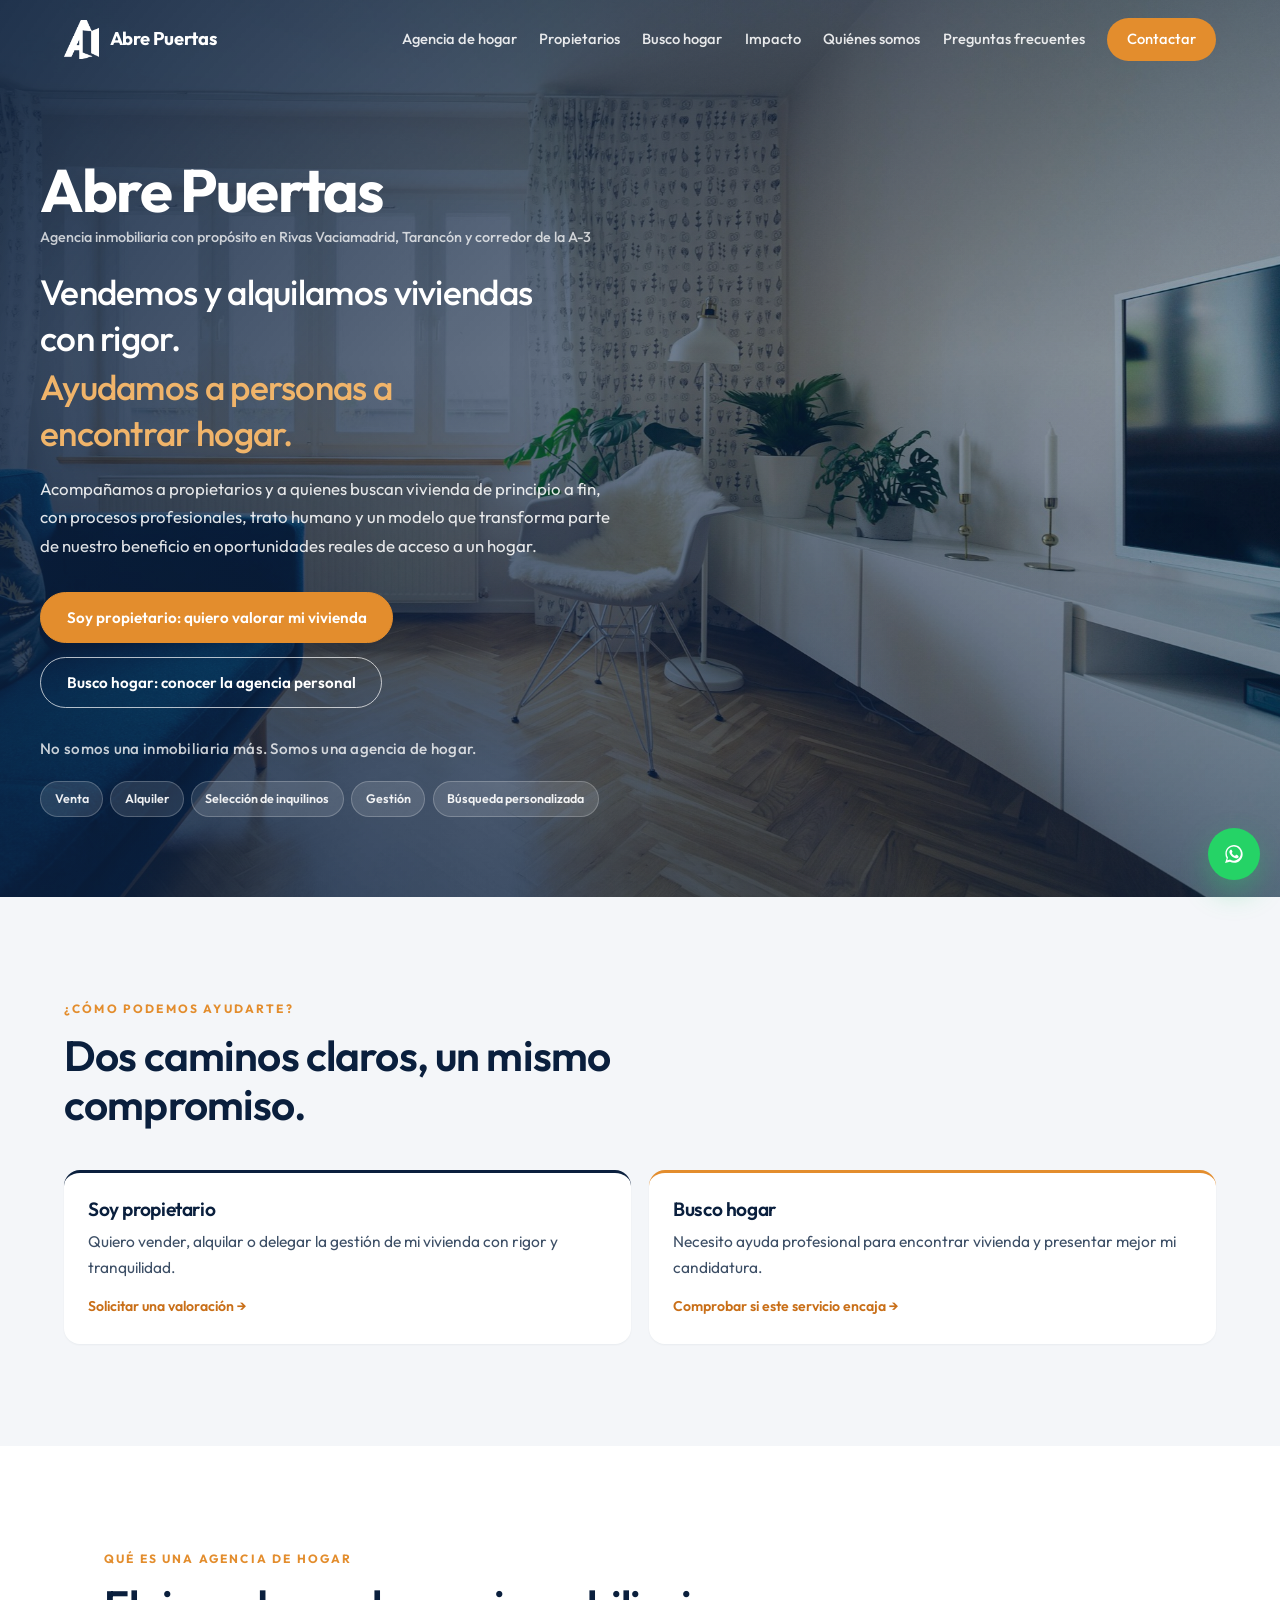
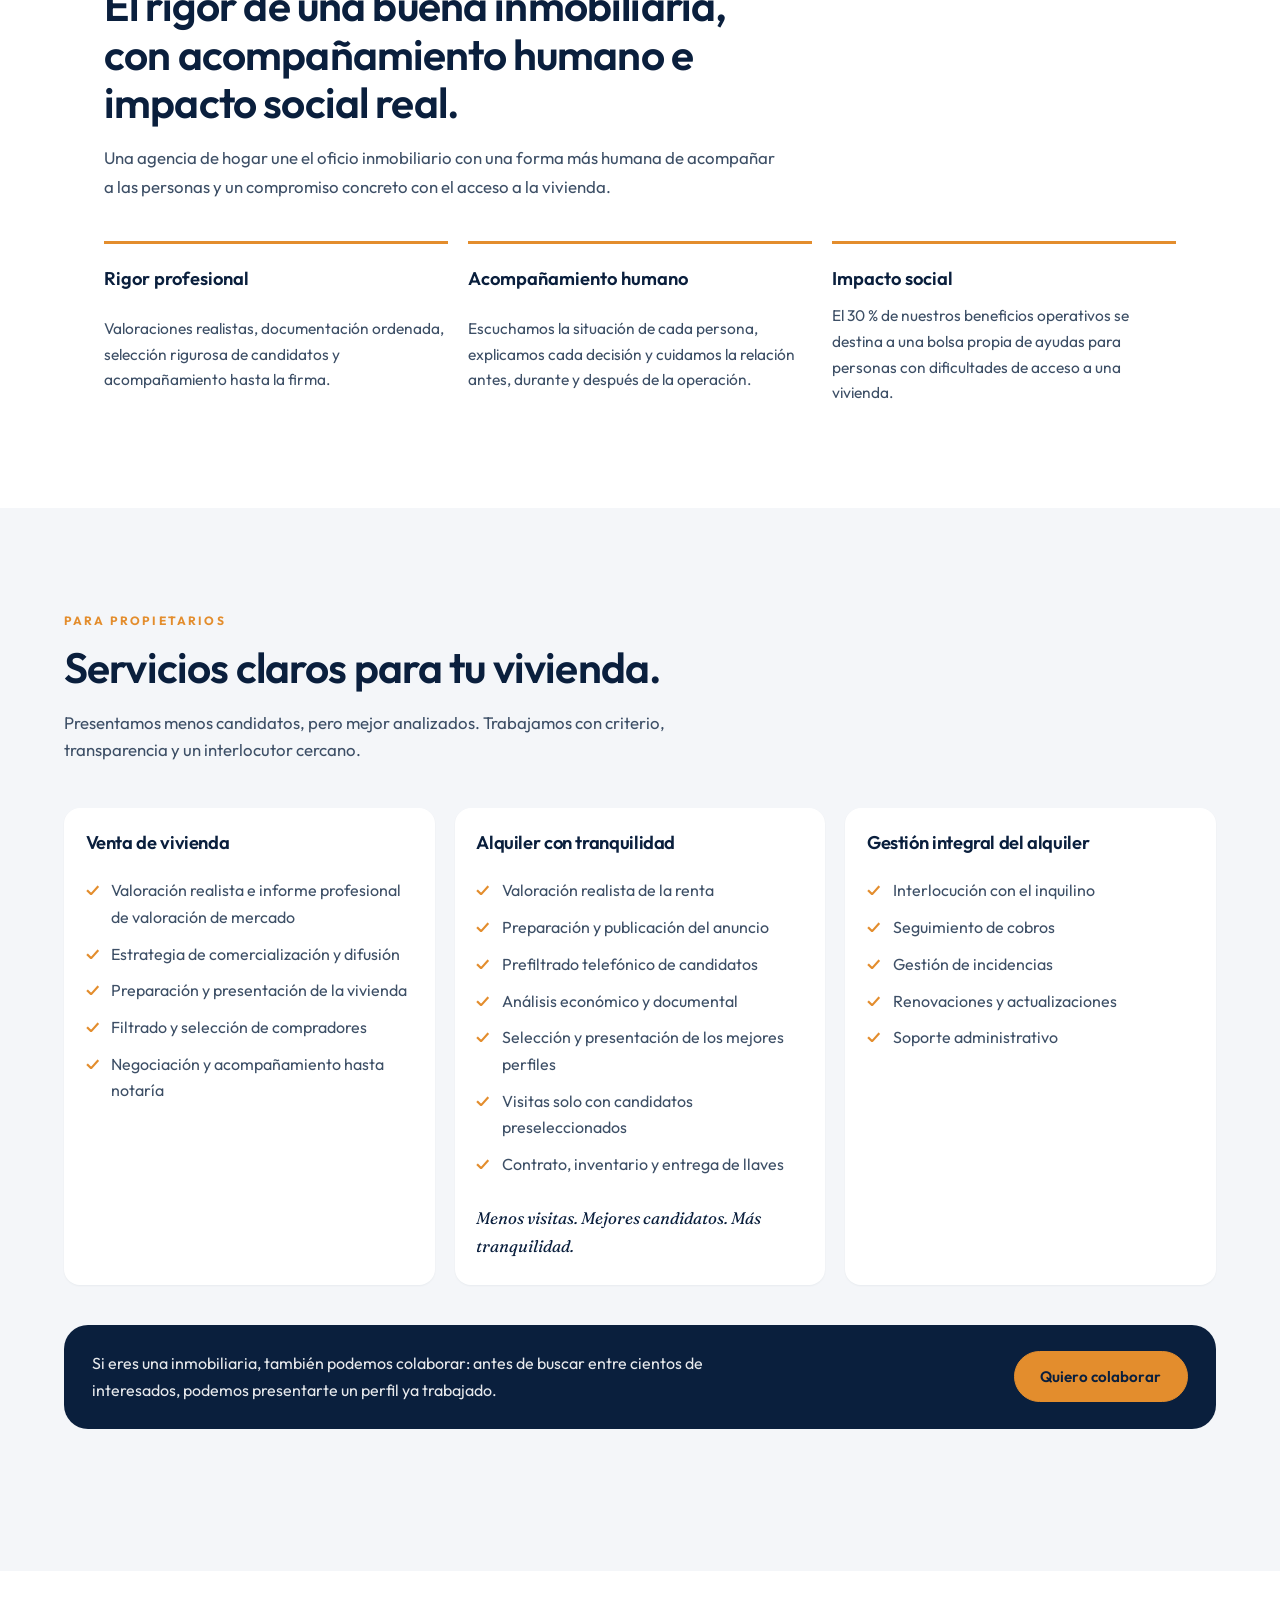
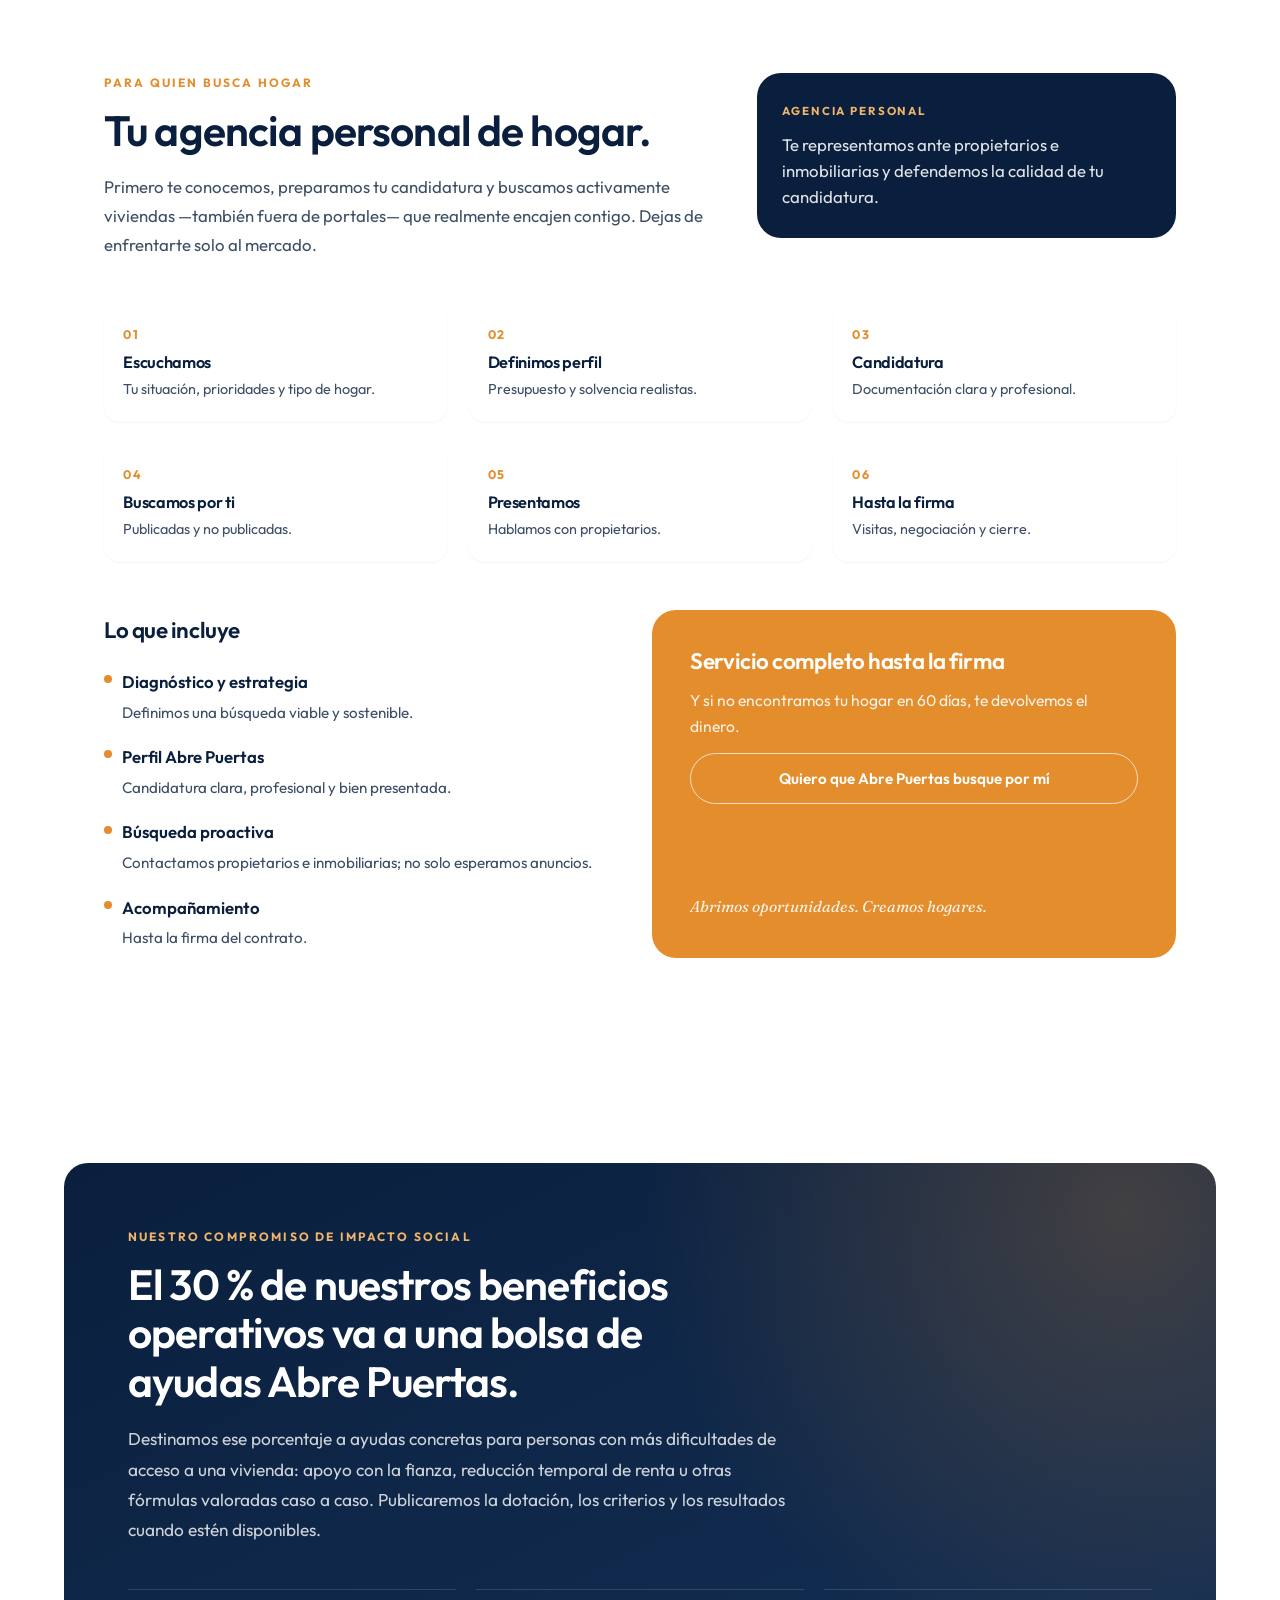
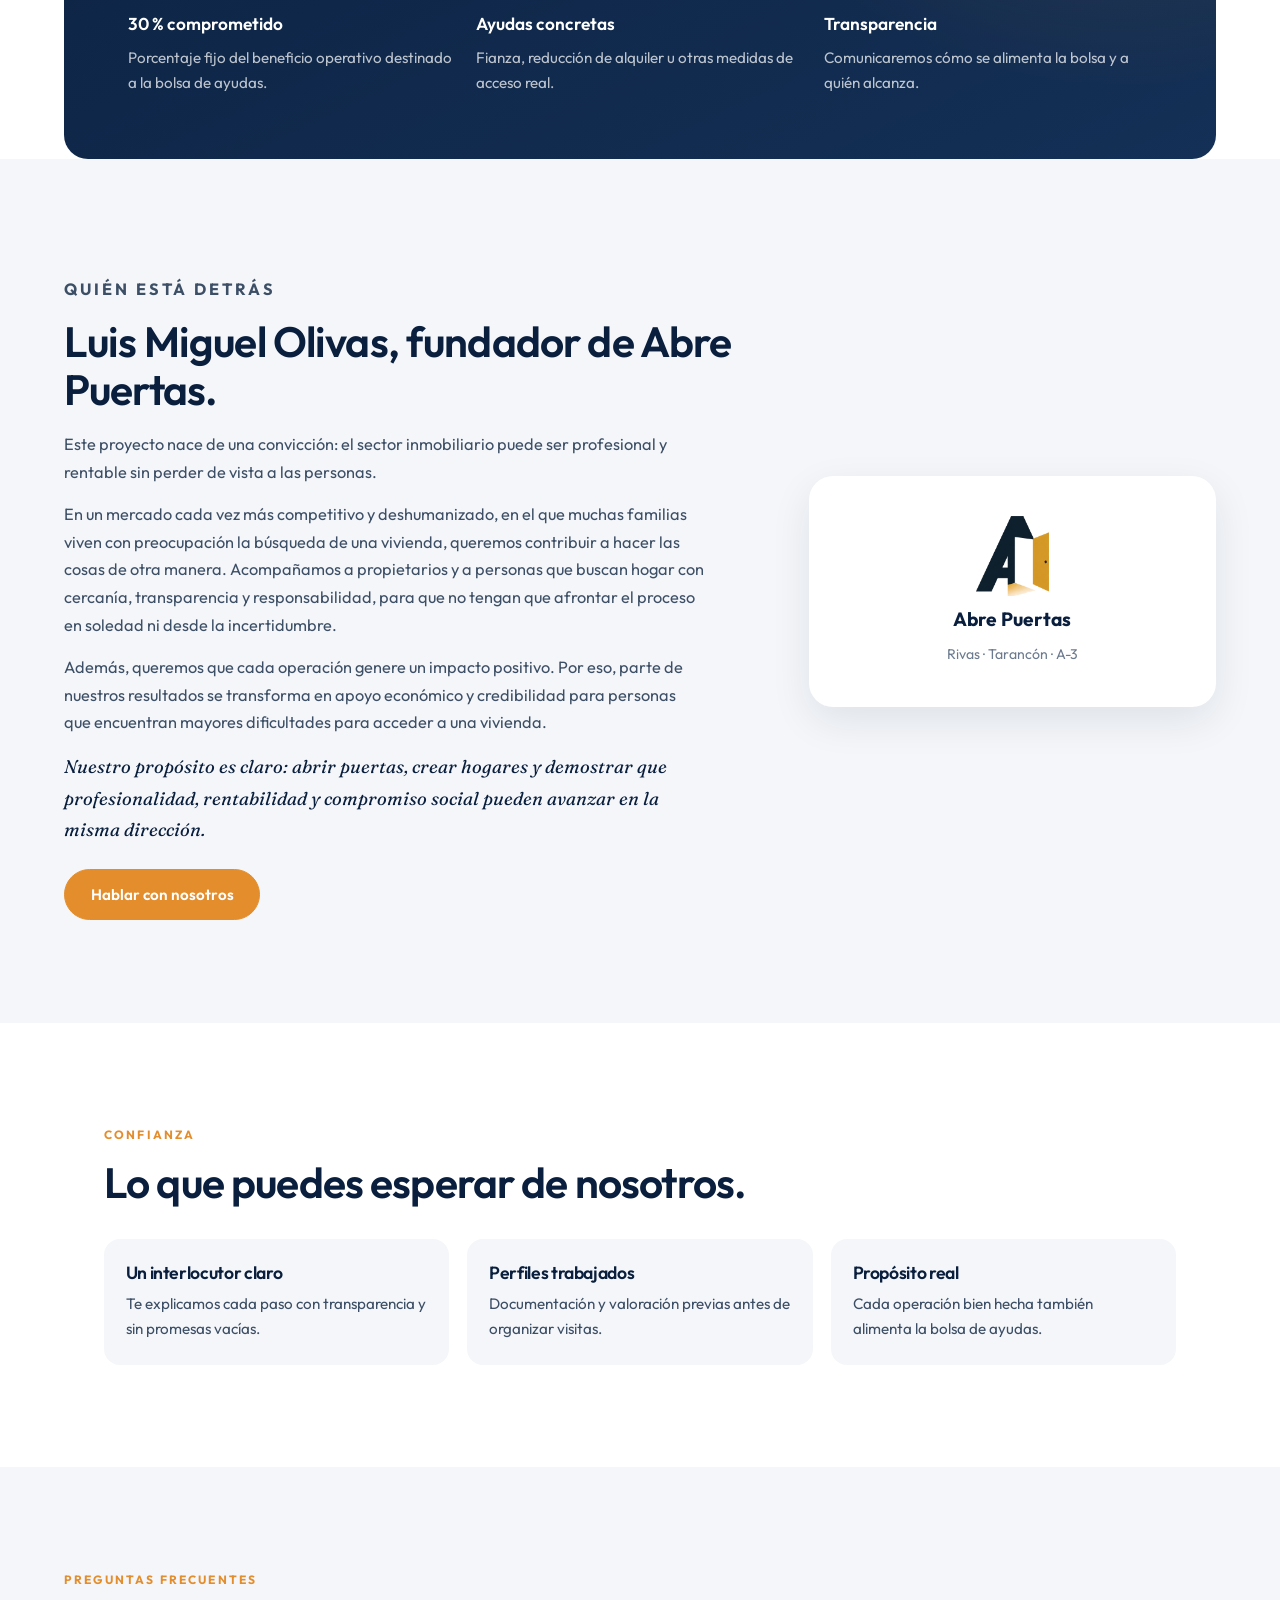
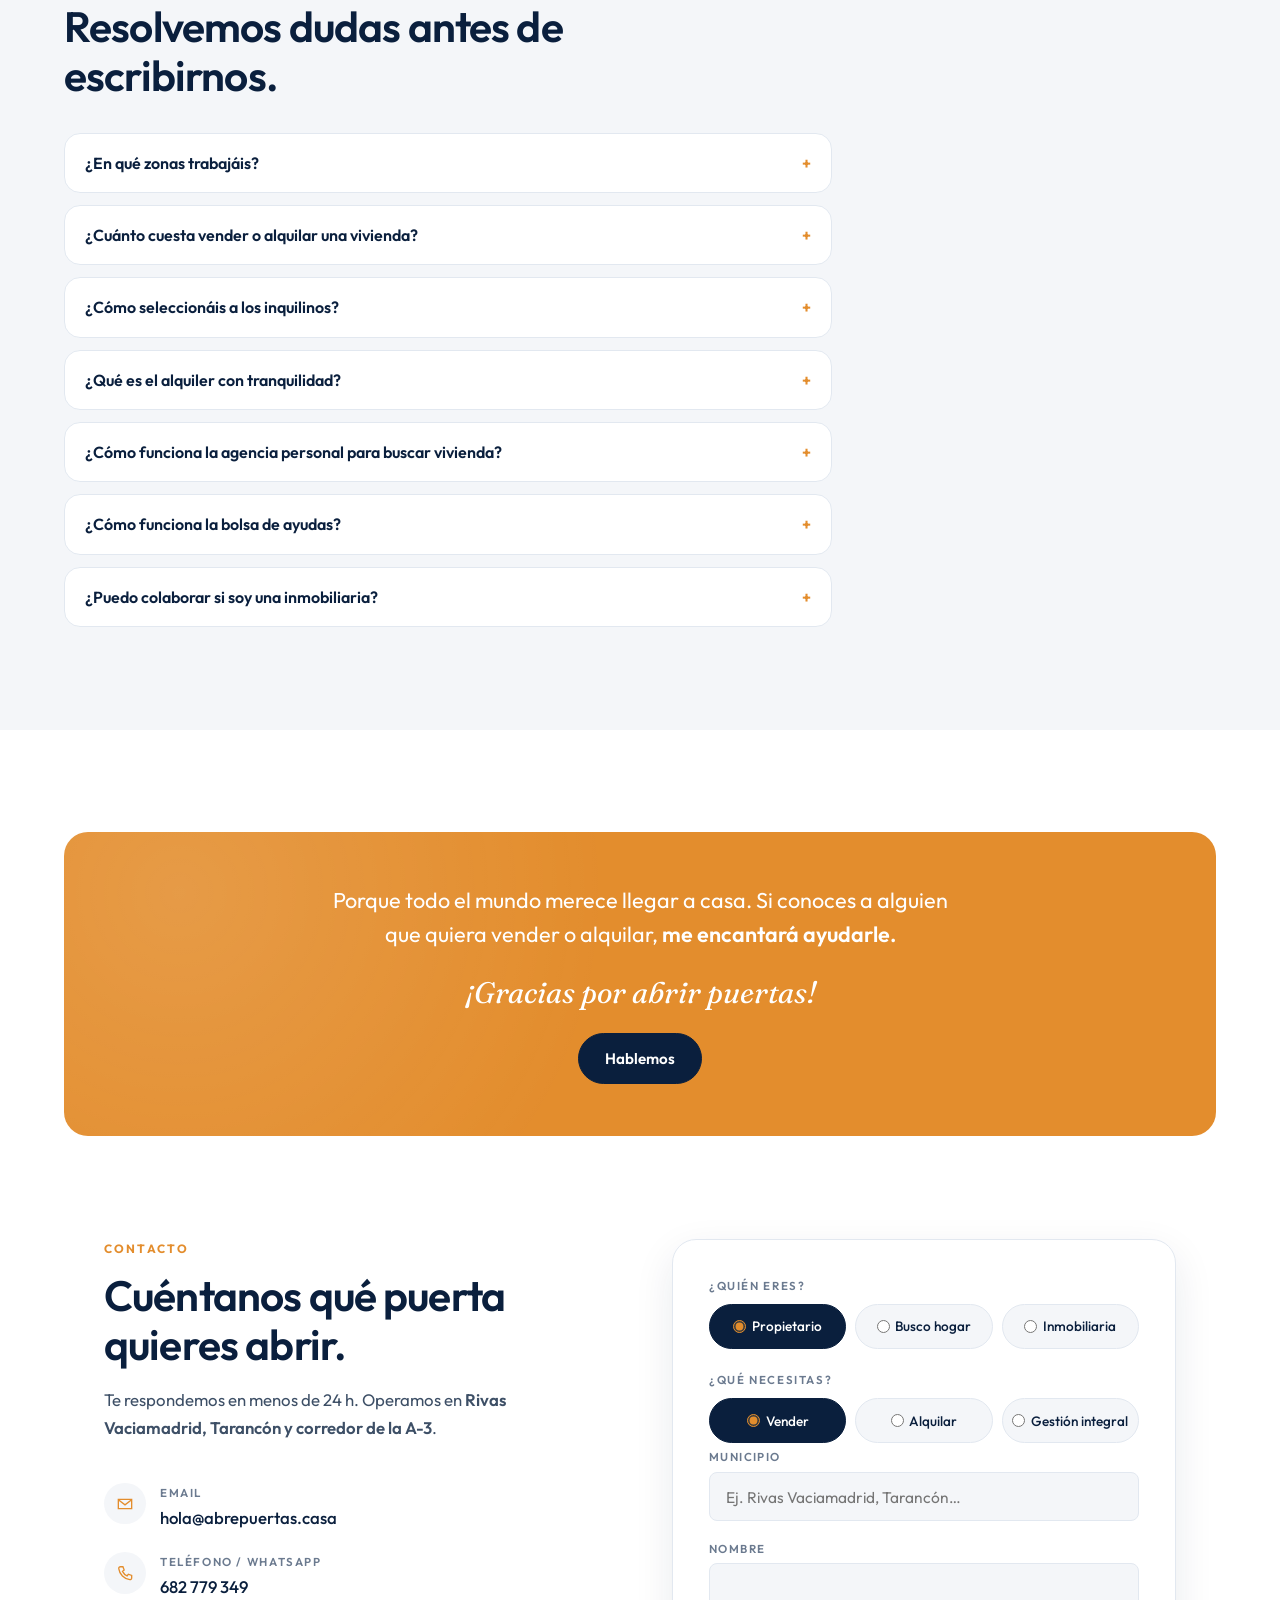
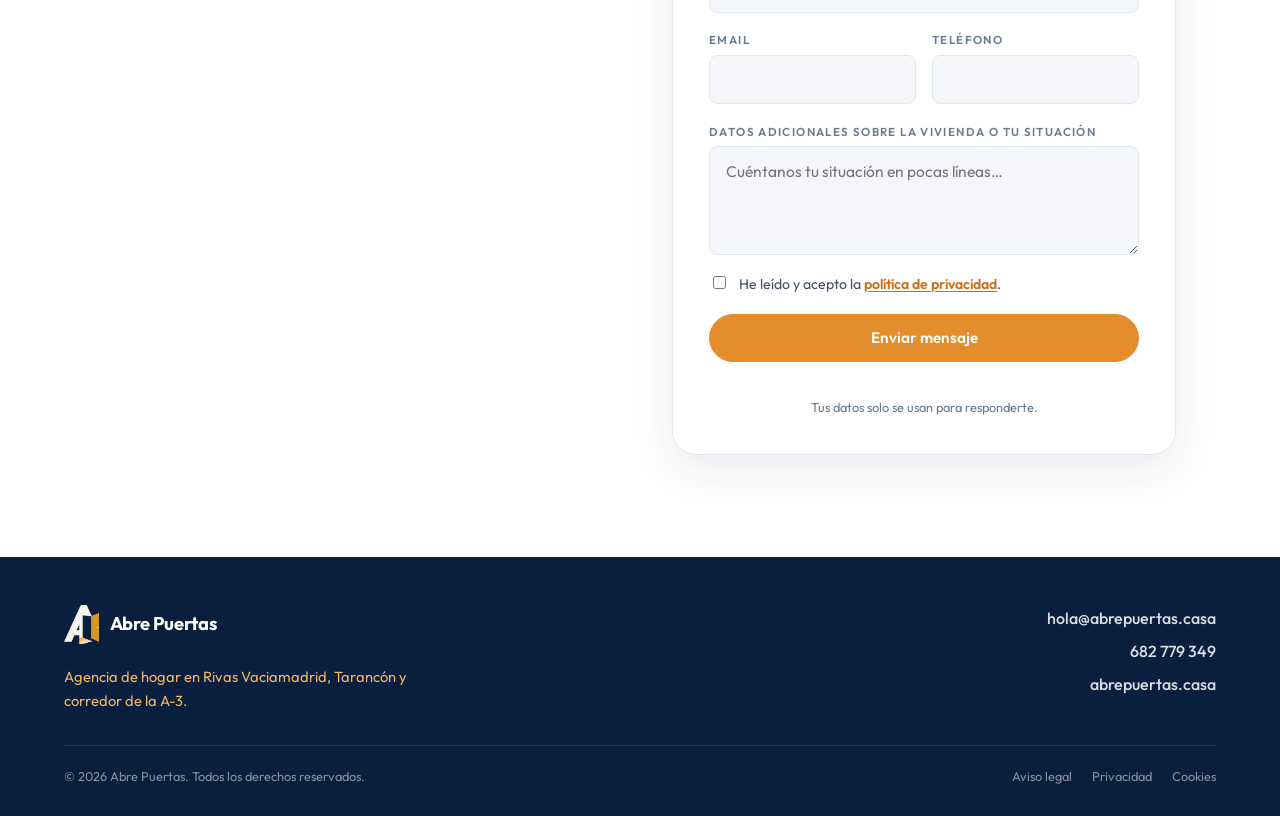
==== commit 7234ca99: "v08 deleted historia real" ====
--- a/index.html
+++ b/index.html
@@ -431,7 +431,7 @@
             </article>
           </div>
 
-          <div class="cases" id="casos">
+          <div class="cases" id="casos" hidden>
             <div class="cases__head">
               <p class="section-label">Casos reales</p>
               <h3>Historias de personas a las que hemos acompañado.</h3>
